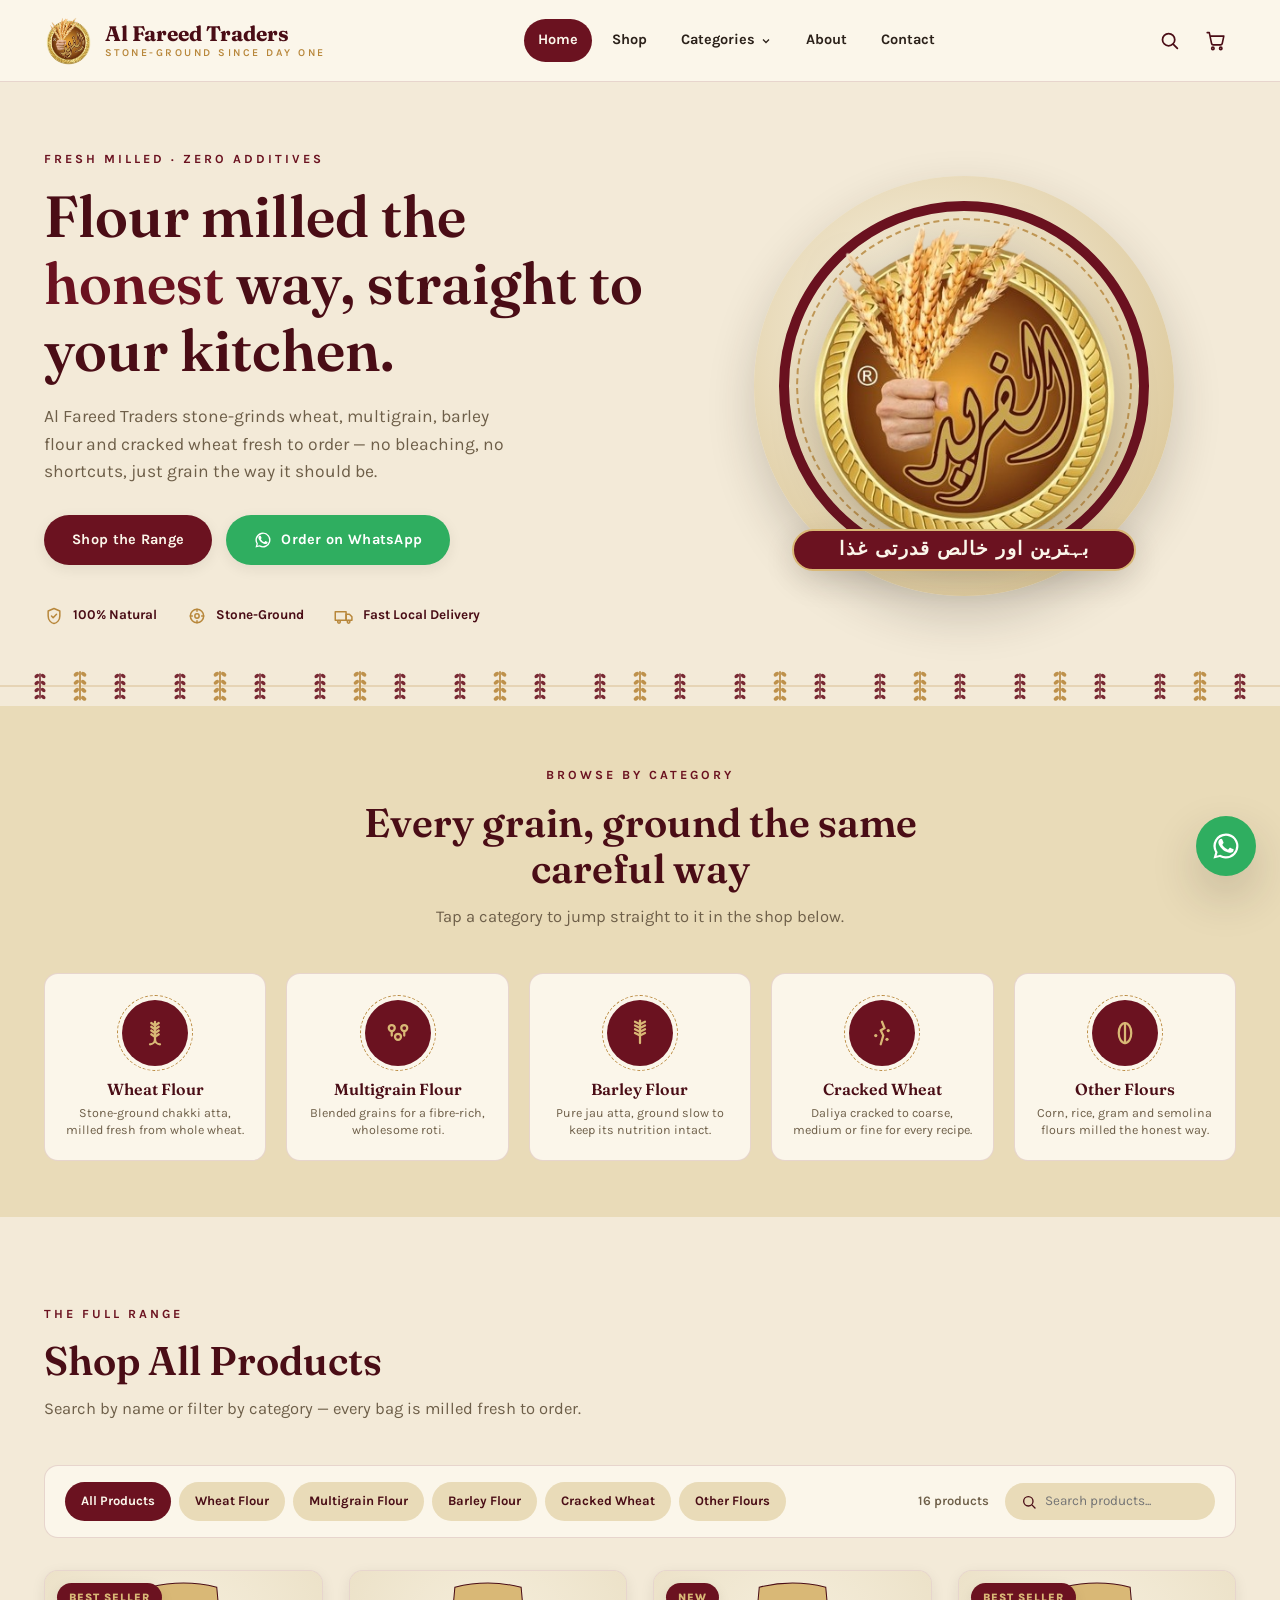
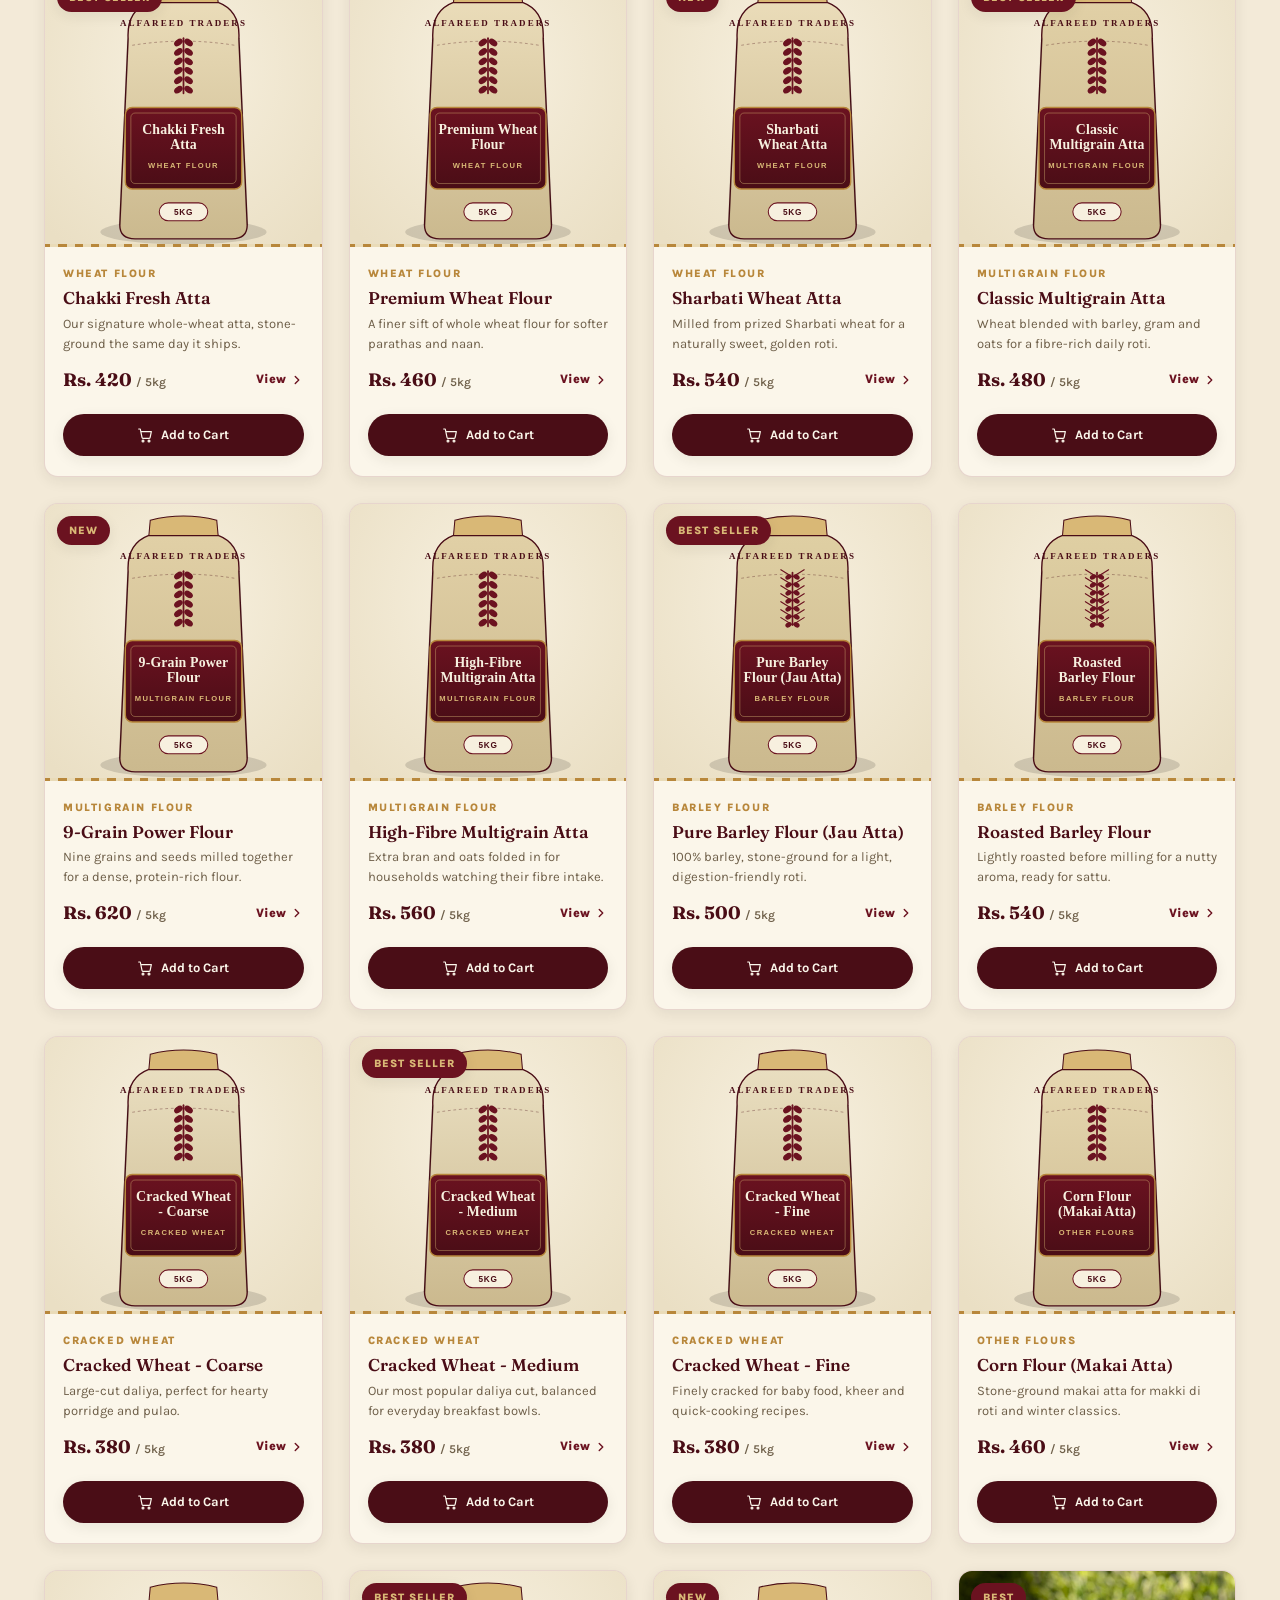
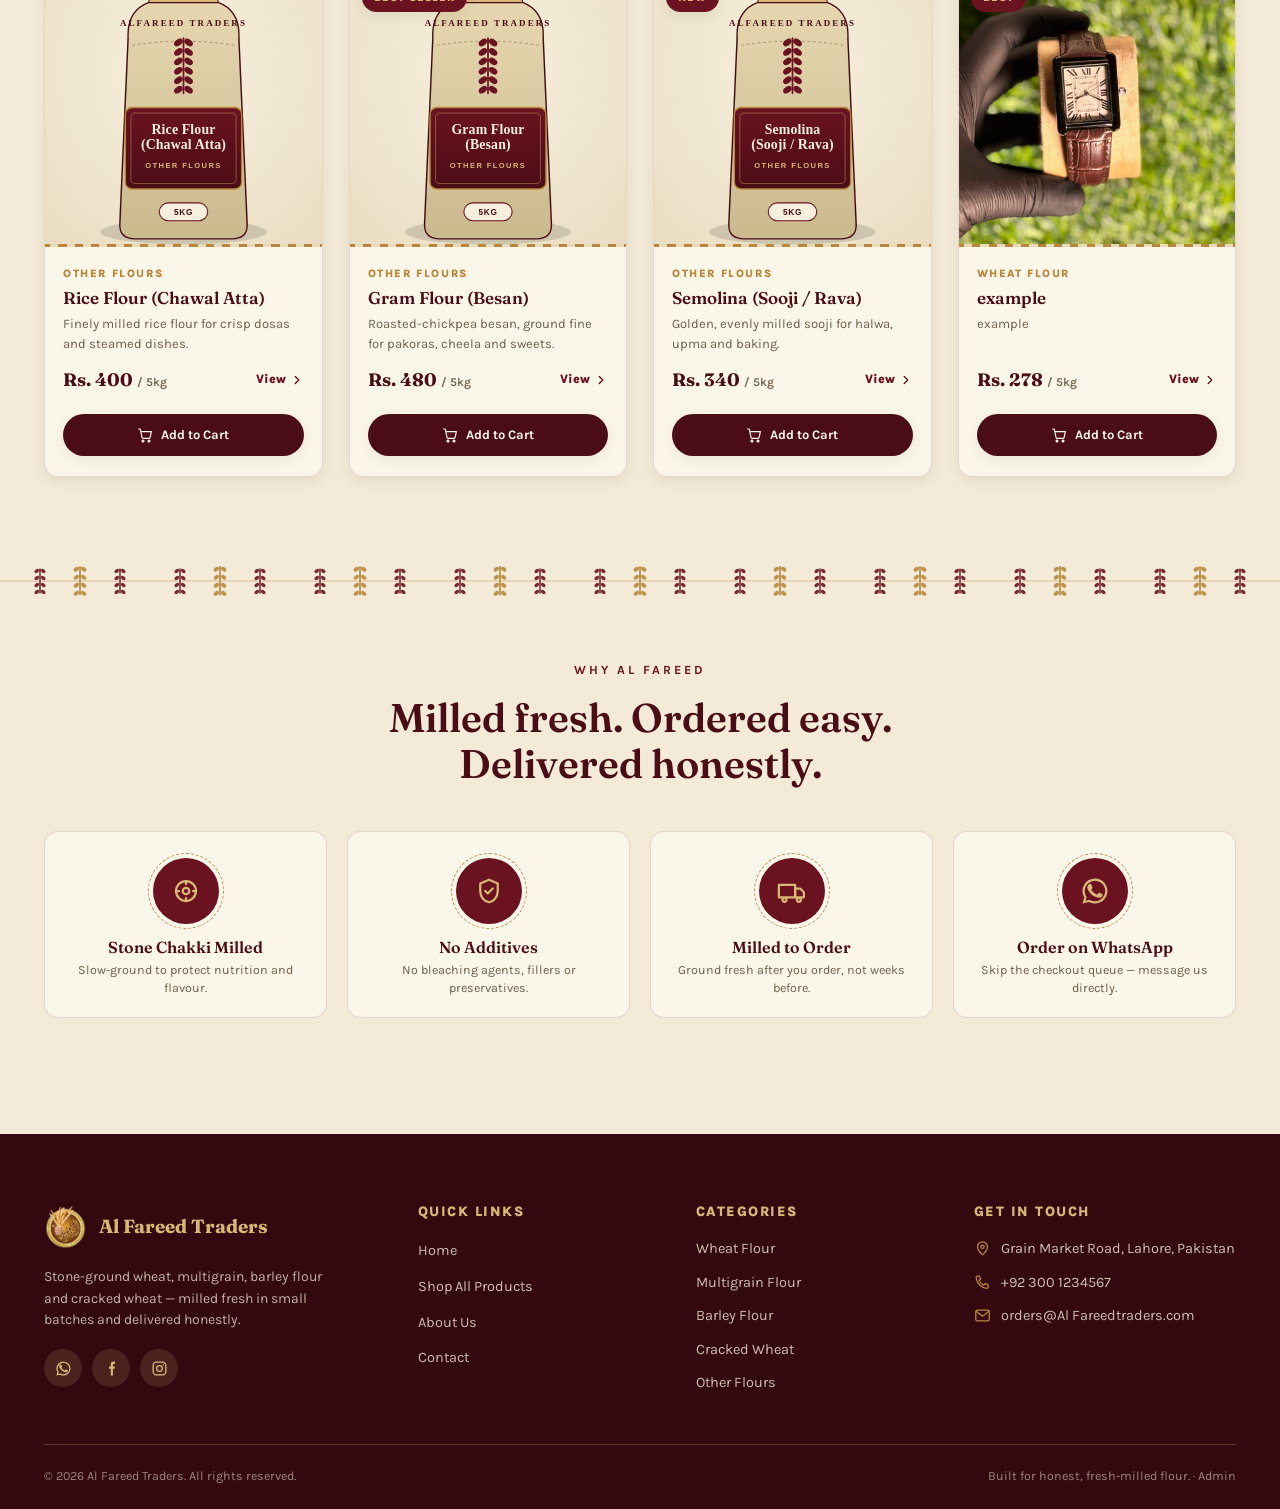
==== index.html @ 211eb527 "Add files via upload" ====
<!DOCTYPE html>
<html lang="en">
<head>
<meta charset="UTF-8">
<meta name="viewport" content="width=device-width, initial-scale=1.0">
<meta name="color-scheme" content="light only">
<title>Al Fareed Traders | Stone-Ground Flour, Multigrain Atta &amp; Cracked Wheat</title>
<meta name="description" content="Al Fareed Traders sells stone-ground wheat flour, multigrain atta, barley flour and cracked wheat (daliya) of every cut. Fresh milled, order online or on WhatsApp.">
<meta name="keywords" content="atta, wheat flour, multigrain flour, barley flour, cracked wheat, daliya, besan, flour mill, Al Fareed Traders">
<link rel="canonical" href="index.html">

<!-- Open Graph -->
<meta property="og:type" content="website">
<meta property="og:title" content="Al Fareed Traders | Stone-Ground Flour &amp; Grains">
<meta property="og:description" content="Fresh stone-ground wheat, multigrain, barley flour and cracked wheat. Order online or on WhatsApp.">
<meta property="og:image" content="images/logo.png">

<link rel="icon" type="image/svg+xml" href="images/icons/favicon.svg">

<link rel="preconnect" href="https://fonts.googleapis.com">
<link rel="preconnect" href="https://fonts.gstatic.com" crossorigin>
<link href="https://fonts.googleapis.com/css2?family=Fraunces:opsz,wght@9..144,500;9..144,600;9..144,700&family=Karla:wght@400;500;600;700;800&display=swap" rel="stylesheet">
<link rel="stylesheet" href="css/style.css">

<script type="application/ld+json">
{
  "@context": "https://schema.org",
  "@type": "LocalBusiness",
  "name": "Al Fareed Traders",
  "image": "images/logo.png",
  "description": "Stone-ground wheat flour, multigrain atta, barley flour and cracked wheat, milled fresh and sold online.",
  "address": { "@type": "PostalAddress", "streetAddress": "Grain Market Road", "addressLocality": "Lahore", "addressCountry": "PK" },
  "telephone": "+92-300-1234567",
  "priceRange": "Rs. 340 - Rs. 900"
}
</script>
</head>
<body>
<a href="#main" class="skip-link">Skip to content</a>

<!-- ============ NAVBAR ============ -->
<header class="navbar" id="siteNavbar">
  <div class="container">
    <a href="index.html" class="brand">
      <img src="images/logo.png" alt="Al Fareed Traders logo">
      <span class="brand-name">Al Fareed Traders<small>Stone-Ground Since Day One</small></span>
    </a>

    <nav aria-label="Primary">
      <ul class="nav-links">
        <li><a href="index.html" class="active">Home</a></li>
        <li><a href="index.html#products">Shop</a></li>
        <li class="has-dropdown">
          <button type="button" class="nav-link">Categories
            <svg width="12" height="12" viewBox="0 0 24 24" fill="none" stroke="currentColor" stroke-width="2.5"><path d="M6 9l6 6 6-6"/></svg>
          </button>
          <div class="dropdown" data-categories-dropdown></div>
        </li>
        <li><a href="about.html">About</a></li>
        <li><a href="contact.html">Contact</a></li>
      </ul>
    </nav>

    <div class="nav-actions">
      <div class="nav-search">
        <button type="button" class="icon-btn" data-search-toggle="#navSearchForm" aria-label="Toggle search">
          <svg viewBox="0 0 24 24" fill="none" stroke="currentColor" stroke-width="2" stroke-linecap="round"><circle cx="11" cy="11" r="7"/><path d="M21 21l-4.3-4.3"/></svg>
        </button>
        <form class="nav-search-form" id="navSearchForm" role="search">
          <input type="search" name="q" placeholder="Search flour, atta, daliya..." aria-label="Search products">
          <button type="submit" aria-label="Submit search">
            <svg viewBox="0 0 24 24" fill="none" stroke="currentColor" stroke-width="2" stroke-linecap="round"><circle cx="11" cy="11" r="7"/><path d="M21 21l-4.3-4.3"/></svg>
          </button>
        </form>
      </div>
      <button type="button" class="icon-btn" data-open-cart aria-label="Open cart">
        <svg viewBox="0 0 24 24" fill="none" stroke="currentColor" stroke-width="1.8" stroke-linecap="round" stroke-linejoin="round"><circle cx="9" cy="21" r="1.4"/><circle cx="18" cy="21" r="1.4"/><path d="M2.5 3h2.4l2.6 12.4a2 2 0 0 0 2 1.6h8.2a2 2 0 0 0 2-1.6L21.5 7H6"/></svg>
        <span class="count-bubble" data-cart-count data-count="0">0</span>
      </button>
      <button type="button" class="hamburger" id="hamburgerBtn" aria-label="Open menu">
        <svg viewBox="0 0 24 24" fill="none" stroke="currentColor" stroke-width="2" stroke-linecap="round"><path d="M3 6h18M3 12h18M3 18h18"/></svg>
      </button>
    </div>
  </div>
</header>

<!-- ============ MOBILE NAV ============ -->
<div class="mobile-nav-overlay" id="mobileNavOverlay">
  <div class="mobile-nav" id="mobileNav">
    <div class="mobile-nav-head">
      <a href="index.html" class="brand"><img src="images/logo.png" alt="Al Fareed Traders logo" style="height:38px;"></a>
      <button type="button" class="close-btn" data-close-mobile aria-label="Close menu">
        <svg viewBox="0 0 24 24" fill="none" stroke="currentColor" stroke-width="2" stroke-linecap="round"><path d="M6 6l12 12M18 6L6 18"/></svg>
      </button>
    </div>
    <a href="index.html">Home</a>
    <a href="index.html#products">Shop All Products</a>
    <a href="about.html">About Us</a>
    <a href="contact.html">Contact</a>
    <div class="mobile-cats" data-categories-mobile></div>
    <div class="mobile-nav-cta">
      <a href="#products" class="btn btn-primary btn-block" data-close-mobile>Shop Now</a>
      <a href="#" class="btn btn-whatsapp btn-block" data-wa-general target="_blank" rel="noopener">Order on WhatsApp</a>
    </div>
  </div>
</div>

<main id="main">

  <!-- ============ HERO ============ -->
  <section class="hero">
    <div class="container">
      <div class="hero-copy">
        <span class="eyebrow">Fresh Milled &middot; Zero Additives</span>
        <h1>Flour milled the <em>honest</em> way, straight to your kitchen.</h1>
        <p class="lead">Al Fareed Traders stone-grinds wheat, multigrain, barley flour and cracked wheat fresh to order &mdash; no bleaching, no shortcuts, just grain the way it should be.</p>
        <div class="hero-ctas">
          <a href="#products" class="btn btn-primary">Shop the Range</a>
          <a href="#" class="btn btn-whatsapp" data-wa-general target="_blank" rel="noopener">
            <svg viewBox="0 0 24 24" fill="currentColor"><path d="M17.5 14.4c-.3-.1-1.7-.9-2-1-.3-.1-.5-.1-.7.1-.2.3-.8 1-.9 1.1-.2.2-.3.2-.6.1-.3-.1-1.3-.5-2.4-1.5-.9-.8-1.5-1.8-1.7-2.1-.2-.3 0-.5.1-.6.1-.1.3-.3.4-.5.1-.1.2-.3.3-.4.1-.2 0-.4 0-.5 0-.1-.7-1.7-1-2.3-.3-.6-.5-.5-.7-.5h-.6c-.2 0-.5.1-.8.4-.3.3-1 1-1 2.4s1.1 2.8 1.2 3c.1.2 2.1 3.3 5.2 4.5.7.3 1.3.5 1.7.6.7.2 1.4.2 1.9.1.6-.1 1.7-.7 2-1.4.2-.7.2-1.2.2-1.4-.1-.1-.3-.2-.6-.3z"/><path d="M12 2a10 10 0 0 0-8.6 15.1L2 22l5-1.3A10 10 0 1 0 12 2zm0 18.2a8.2 8.2 0 0 1-4.2-1.1l-.3-.2-3 .8.8-2.9-.2-.3A8.2 8.2 0 1 1 20.2 12 8.2 8.2 0 0 1 12 20.2z"/></svg>
            Order on WhatsApp
          </a>
        </div>
        <div class="trust-row">
          <span class="trust-item"><svg viewBox="0 0 24 24" fill="none" stroke="currentColor" stroke-width="1.8" stroke-linecap="round" stroke-linejoin="round"><path d="M12 3l7 3v6c0 5-3.4 8.4-7 9-3.6-.6-7-4-7-9V6l7-3z"/><path d="M9 12l2 2 4-4"/></svg> 100% Natural</span>
          <span class="trust-item"><svg viewBox="0 0 24 24" fill="none" stroke="currentColor" stroke-width="1.8" stroke-linecap="round" stroke-linejoin="round"><circle cx="12" cy="12" r="8"/><circle cx="12" cy="12" r="2.6"/><path d="M12 4v2.4M12 17.6V20M4 12h2.4M17.6 12H20"/></svg> Stone-Ground</span>
          <span class="trust-item"><svg viewBox="0 0 24 24" fill="none" stroke="currentColor" stroke-width="1.8" stroke-linecap="round" stroke-linejoin="round"><rect x="1.5" y="7" width="13" height="10"/><path d="M14.5 10h4l3 3v4h-7z"/><circle cx="6" cy="19" r="1.6"/><circle cx="17.5" cy="19" r="1.6"/></svg> Fast Local Delivery</span>
        </div>
      </div>
      <div class="hero-visual">
        <div class="medallion">
          <img src="images/logo.png" alt="Al Fareed Traders emblem">
          <span class="medallion-badge">بہترین اور خالص قدرتی غذا </span>
        </div>
      </div>
    </div>
  </section>

  <div class="grain-divider" role="presentation"></div>

  <!-- ============ CATEGORIES ============ -->
  <section class="categories section-tight" id="categories">
    <div class="container">
      <div class="section-head center">
        <span class="eyebrow">Browse by Category</span>
        <h2>Every grain, ground the same careful way</h2>
        <p>Tap a category to jump straight to it in the shop below.</p>
      </div>
      <div class="cat-grid" id="categoryGrid"></div>
    </div>
  </section>

  <!-- ============ PRODUCTS ============ -->
  <section class="products-section" id="products">
    <div class="container">
      <div class="section-head">
        <span class="eyebrow">The Full Range</span>
        <h2>Shop All Products</h2>
        <p>Search by name or filter by category &mdash; every bag is milled fresh to order.</p>
      </div>

      <div class="filter-bar">
        <div class="filter-pills" id="filterPills"></div>
        <div style="display:flex; align-items:center; gap:16px;">
          <span class="filter-count" id="filterCount"></span>
          <label class="filter-search">
            <svg viewBox="0 0 24 24" fill="none" stroke="currentColor" stroke-width="2" stroke-linecap="round"><circle cx="11" cy="11" r="7"/><path d="M21 21l-4.3-4.3"/></svg>
            <input type="search" id="shopSearchInput" placeholder="Search products...">
          </label>
        </div>
      </div>

      <div class="product-grid" id="productGrid"></div>
    </div>
  </section>

  <div class="grain-divider" role="presentation"></div>

  <!-- ============ WHY Al Fareed ============ -->
  <section class="section-tight">
    <div class="container">
      <div class="section-head center">
        <span class="eyebrow">Why Al Fareed</span>
        <h2>Milled fresh. Ordered easy. Delivered honestly.</h2>
      </div>
      <div class="cat-grid cat-grid-4">
        <div class="cat-seal">
          <div class="ring"><svg viewBox="0 0 24 24" fill="none" stroke="currentColor" stroke-width="1.8" stroke-linecap="round" stroke-linejoin="round"><circle cx="12" cy="12" r="8"/><circle cx="12" cy="12" r="2.6"/><path d="M12 4v2.4M12 17.6V20M4 12h2.4M17.6 12H20"/></svg></div>
          <h3>Stone Chakki Milled</h3>
          <p>Slow-ground to protect nutrition and flavour.</p>
        </div>
        <div class="cat-seal">
          <div class="ring"><svg viewBox="0 0 24 24" fill="none" stroke="currentColor" stroke-width="1.8" stroke-linecap="round" stroke-linejoin="round"><path d="M12 3l7 3v6c0 5-3.4 8.4-7 9-3.6-.6-7-4-7-9V6l7-3z"/><path d="M9 12l2 2 4-4"/></svg></div>
          <h3>No Additives</h3>
          <p>No bleaching agents, fillers or preservatives.</p>
        </div>
        <div class="cat-seal">
          <div class="ring"><svg viewBox="0 0 24 24" fill="none" stroke="currentColor" stroke-width="1.8" stroke-linecap="round" stroke-linejoin="round"><rect x="1.5" y="7" width="13" height="10"/><path d="M14.5 10h4l3 3v4h-7z"/><circle cx="6" cy="19" r="1.6"/><circle cx="17.5" cy="19" r="1.6"/></svg></div>
          <h3>Milled to Order</h3>
          <p>Ground fresh after you order, not weeks before.</p>
        </div>
        <div class="cat-seal">
          <div class="ring"><svg viewBox="0 0 24 24" fill="currentColor"><path d="M17.5 14.4c-.3-.1-1.7-.9-2-1-.3-.1-.5-.1-.7.1-.2.3-.8 1-.9 1.1-.2.2-.3.2-.6.1-.3-.1-1.3-.5-2.4-1.5-.9-.8-1.5-1.8-1.7-2.1-.2-.3 0-.5.1-.6.1-.1.3-.3.4-.5.1-.1.2-.3.3-.4.1-.2 0-.4 0-.5 0-.1-.7-1.7-1-2.3-.3-.6-.5-.5-.7-.5h-.6c-.2 0-.5.1-.8.4-.3.3-1 1-1 2.4s1.1 2.8 1.2 3c.1.2 2.1 3.3 5.2 4.5.7.3 1.3.5 1.7.6.7.2 1.4.2 1.9.1.6-.1 1.7-.7 2-1.4.2-.7.2-1.2.2-1.4-.1-.1-.3-.2-.6-.3z"/><path d="M12 2a10 10 0 0 0-8.6 15.1L2 22l5-1.3A10 10 0 1 0 12 2zm0 18.2a8.2 8.2 0 0 1-4.2-1.1l-.3-.2-3 .8.8-2.9-.2-.3A8.2 8.2 0 1 1 20.2 12 8.2 8.2 0 0 1 12 20.2z"/></svg></div>
          <h3>Order on WhatsApp</h3>
          <p>Skip the checkout queue &mdash; message us directly.</p>
        </div>
      </div>
    </div>
  </section>

</main>

<!-- ============ FOOTER ============ -->
<footer class="site-footer">
  <div class="container">
    <div class="footer-grid">
      <div class="footer-about">
        <div class="footer-brand">
          <img src="images/logo.png" alt="Al Fareed Traders logo">
          <span>Al Fareed Traders</span>
        </div>
        <p>Stone-ground wheat, multigrain, barley flour and cracked wheat &mdash; milled fresh in small batches and delivered honestly.</p>
        <div class="footer-social">
          <a href="#" data-wa-general target="_blank" rel="noopener" aria-label="WhatsApp"><svg viewBox="0 0 24 24" fill="currentColor"><path d="M17.5 14.4c-.3-.1-1.7-.9-2-1-.3-.1-.5-.1-.7.1-.2.3-.8 1-.9 1.1-.2.2-.3.2-.6.1-.3-.1-1.3-.5-2.4-1.5-.9-.8-1.5-1.8-1.7-2.1-.2-.3 0-.5.1-.6.1-.1.3-.3.4-.5.1-.1.2-.3.3-.4.1-.2 0-.4 0-.5 0-.1-.7-1.7-1-2.3-.3-.6-.5-.5-.7-.5h-.6c-.2 0-.5.1-.8.4-.3.3-1 1-1 2.4s1.1 2.8 1.2 3c.1.2 2.1 3.3 5.2 4.5.7.3 1.3.5 1.7.6.7.2 1.4.2 1.9.1.6-.1 1.7-.7 2-1.4.2-.7.2-1.2.2-1.4-.1-.1-.3-.2-.6-.3z"/><path d="M12 2a10 10 0 0 0-8.6 15.1L2 22l5-1.3A10 10 0 1 0 12 2zm0 18.2a8.2 8.2 0 0 1-4.2-1.1l-.3-.2-3 .8.8-2.9-.2-.3A8.2 8.2 0 1 1 20.2 12 8.2 8.2 0 0 1 12 20.2z"/></svg></a>
          <a href="https://facebook.com/" target="_blank" rel="noopener" aria-label="Facebook"><svg viewBox="0 0 24 24" fill="currentColor"><path d="M14 9V6.5c0-.8.5-1 .9-1H17V2h-2.7C11.9 2 11 3.7 11 5.7V9H8.5v3.5H11V22h3v-9.5h2.4l.4-3.5H14z"/></svg></a>
          <a href="https://instagram.com/" target="_blank" rel="noopener" aria-label="Instagram"><svg viewBox="0 0 24 24" fill="none" stroke="currentColor" stroke-width="1.8"><rect x="3" y="3" width="18" height="18" rx="5"/><circle cx="12" cy="12" r="4"/><circle cx="17.4" cy="6.6" r="1" fill="currentColor" stroke="none"/></svg></a>
        </div>
      </div>
      <div class="footer-col">
        <h4>Quick Links</h4>
        <ul>
          <li><a href="index.html">Home</a></li>
          <li><a href="index.html#products">Shop All Products</a></li>
          <li><a href="about.html">About Us</a></li>
          <li><a href="contact.html">Contact</a></li>
        </ul>
      </div>
      <div class="footer-col">
        <h4>Categories</h4>
        <ul data-categories-mobile></ul>
      </div>
      <div class="footer-col">
        <h4>Get in Touch</h4>
        <ul class="footer-contact">
          <li><svg viewBox="0 0 24 24" fill="none" stroke="currentColor" stroke-width="1.8" stroke-linecap="round" stroke-linejoin="round"><path d="M12 21s-7-6.3-7-11.5A7 7 0 0 1 19 9.5C19 14.7 12 21 12 21z"/><circle cx="12" cy="9.5" r="2.3"/></svg><span>Grain Market Road, Lahore, Pakistan</span></li>
          <li><svg viewBox="0 0 24 24" fill="none" stroke="currentColor" stroke-width="1.8" stroke-linecap="round" stroke-linejoin="round"><path d="M4.5 3h3.4l1.4 4.5-2 1.5a12 12 0 0 0 6.7 6.7l1.5-2 4.5 1.4v3.4c0 1-.9 1.8-1.9 1.7-8-.6-14.4-7-15-15C2.7 3.9 3.5 3 4.5 3z"/></svg><span>+92 300 1234567</span></li>
          <li><svg viewBox="0 0 24 24" fill="none" stroke="currentColor" stroke-width="1.8" stroke-linecap="round" stroke-linejoin="round"><rect x="2.5" y="4.5" width="19" height="15" rx="2"/><path d="M3 6l9 7 9-7"/></svg><span>orders@Al Fareedtraders.com</span></li>
        </ul>
      </div>
    </div>
    <div class="footer-bottom">
      <span>&copy; <span data-year></span> Al Fareed Traders. All rights reserved.</span>
      <span>Built for honest, fresh-milled flour. &middot; <a href="/admin/" class="admin-link">Admin</a></span>
    </div>
  </div>
</footer>

<!-- ============ CART DRAWER ============ -->
<div class="cart-overlay" id="cartOverlay">
  <aside class="cart-drawer" aria-label="Shopping cart">
    <div class="cart-head">
      <h2>Your Cart</h2>
      <button type="button" class="close-btn" data-close-cart aria-label="Close cart">
        <svg viewBox="0 0 24 24" fill="none" stroke="currentColor" stroke-width="2" stroke-linecap="round"><path d="M6 6l12 12M18 6L6 18"/></svg>
      </button>
    </div>
    <div class="cart-items" id="cartItems"></div>
    <div class="cart-foot" id="cartFoot" style="display:none;">
      <div class="cart-subtotal"><span>Subtotal</span><span id="cartSubtotal">Rs. 0</span></div>
      <a href="#" id="cartWhatsappBtn" class="btn btn-whatsapp btn-block" target="_blank" rel="noopener">
        <svg viewBox="0 0 24 24" fill="currentColor"><path d="M17.5 14.4c-.3-.1-1.7-.9-2-1-.3-.1-.5-.1-.7.1-.2.3-.8 1-.9 1.1-.2.2-.3.2-.6.1-.3-.1-1.3-.5-2.4-1.5-.9-.8-1.5-1.8-1.7-2.1-.2-.3 0-.5.1-.6.1-.1.3-.3.4-.5.1-.1.2-.3.3-.4.1-.2 0-.4 0-.5 0-.1-.7-1.7-1-2.3-.3-.6-.5-.5-.7-.5h-.6c-.2 0-.5.1-.8.4-.3.3-1 1-1 2.4s1.1 2.8 1.2 3c.1.2 2.1 3.3 5.2 4.5.7.3 1.3.5 1.7.6.7.2 1.4.2 1.9.1.6-.1 1.7-.7 2-1.4.2-.7.2-1.2.2-1.4-.1-.1-.3-.2-.6-.3z"/><path d="M12 2a10 10 0 0 0-8.6 15.1L2 22l5-1.3A10 10 0 1 0 12 2zm0 18.2a8.2 8.2 0 0 1-4.2-1.1l-.3-.2-3 .8.8-2.9-.2-.3A8.2 8.2 0 1 1 20.2 12 8.2 8.2 0 0 1 12 20.2z"/></svg>
        Checkout on WhatsApp
      </a>
      <button type="button" class="btn btn-ghost btn-block" data-close-cart>Continue Shopping</button>
      <p class="cart-note">We'll confirm your order and delivery cost on WhatsApp.</p>
    </div>
  </aside>
</div>

<!-- ============ WHATSAPP FLOAT ============ -->
<a href="#" class="wa-float" data-wa-general target="_blank" rel="noopener" aria-label="Chat on WhatsApp">
  <svg viewBox="0 0 24 24" fill="currentColor"><path d="M17.5 14.4c-.3-.1-1.7-.9-2-1-.3-.1-.5-.1-.7.1-.2.3-.8 1-.9 1.1-.2.2-.3.2-.6.1-.3-.1-1.3-.5-2.4-1.5-.9-.8-1.5-1.8-1.7-2.1-.2-.3 0-.5.1-.6.1-.1.3-.3.4-.5.1-.1.2-.3.3-.4.1-.2 0-.4 0-.5 0-.1-.7-1.7-1-2.3-.3-.6-.5-.5-.7-.5h-.6c-.2 0-.5.1-.8.4-.3.3-1 1-1 2.4s1.1 2.8 1.2 3c.1.2 2.1 3.3 5.2 4.5.7.3 1.3.5 1.7.6.7.2 1.4.2 1.9.1.6-.1 1.7-.7 2-1.4.2-.7.2-1.2.2-1.4-.1-.1-.3-.2-.6-.3z"/><path d="M12 2a10 10 0 0 0-8.6 15.1L2 22l5-1.3A10 10 0 1 0 12 2zm0 18.2a8.2 8.2 0 0 1-4.2-1.1l-.3-.2-3 .8.8-2.9-.2-.3A8.2 8.2 0 1 1 20.2 12 8.2 8.2 0 0 1 12 20.2z"/></svg>
</a>

<script src="js/site-config.js"></script>
<script src="js/products-data.js"></script>
<script src="js/render.js"></script>
<script src="js/cart.js"></script>
<script src="js/main.js"></script>
</body>
</html>
---- css/style.css ----
/* ==========================================================================
   ALFAREED TRADERS -- MAIN STYLESHEET
   Organised in sections, top to bottom:
   1. Tokens (edit colors/fonts here)   6. Category seals     11. Cart drawer
   2. Reset & base                      7. Section divider    12. WhatsApp button
   3. Layout utilities                  8. Product cards      13. Footer
   4. Buttons & form controls           9. Filter/search bar  14. Toast
   5. Navbar                            10. Product detail     15. Responsive
   ========================================================================== */

/* This site has one deliberately-designed look. It doesn't ship a dark
   theme, so we tell browsers/OSes not to auto-invert or re-tint it with
   their own forced-dark heuristics (which was muddying the brand colors). */
:root, html { color-scheme: light only; }

/* ---------- 1. DESIGN TOKENS ---------- */
:root {
  /* Brand palette -- beige & mehroon (maroon), gold accent from the logo */
  --beige: #F3EAD8;
  --beige-soft: #FBF6EA;
  --sand: #E9DBB8;
  --sand-dark: #DCC89A;
  --maroon: #6B1220;
  --maroon-dark: #4A0D16;
  --maroon-deep: #33090F;
  --gold: #B8873B;
  --gold-light: #D9B876;
  --ink: #2B211A;
  --ink-soft: #6E5F49;
  --white: #FFFFFF;
  --green: #2FAE60;
  --green-dark: #1F8F4D;

  --line: rgba(107, 18, 32, 0.14);
  --shadow-sm: 0 4px 14px rgba(43, 33, 26, 0.08);
  --shadow-md: 0 10px 30px rgba(43, 33, 26, 0.14);
  --shadow-lg: 0 20px 48px rgba(43, 33, 26, 0.20);

  --radius-sm: 8px;
  --radius-md: 14px;
  --radius-lg: 26px;
  --radius-pill: 999px;

  --font-display: 'Fraunces', Georgia, serif;
  --font-body: 'Karla', -apple-system, BlinkMacSystemFont, sans-serif;

  --container: 1240px;
  --nav-h: 82px;
  --ease: cubic-bezier(.22,.61,.36,1);
  --ease-smooth: cubic-bezier(.16,1,.3,1);
}

/* ---------- 2. RESET & BASE ---------- */
* { box-sizing: border-box; margin: 0; padding: 0; }
html { scroll-behavior: smooth; scroll-padding-top: calc(var(--nav-h) + 16px); }
body {
  font-family: var(--font-body);
  background: var(--beige);
  color: var(--ink);
  line-height: 1.55;
  -webkit-font-smoothing: antialiased;
}
img { max-width: 100%; display: block; }
a { color: inherit; text-decoration: none; }
ul { list-style: none; }
button { font: inherit; cursor: pointer; border: none; background: none; color: inherit; }
input { font: inherit; }
h1, h2, h3, h4 { font-family: var(--font-display); color: var(--maroon-dark); line-height: 1.15; font-weight: 600; }

:focus-visible {
  outline: 2.5px solid var(--gold);
  outline-offset: 2px;
}

@media (prefers-reduced-motion: reduce) {
  *, *::before, *::after { animation-duration: 0.01ms !important; transition-duration: 0.01ms !important; scroll-behavior: auto !important; }
  /* The medallion rings are a decorative brand flourish, not motion the
     user needs to track, so they keep spinning at normal speed even
     when the visitor's OS/browser asks for reduced motion. */
  .medallion::before { animation-duration: 18s !important; }
  .medallion::after { animation-duration: 24s !important; }
}

/* ---------- 3. LAYOUT UTILITIES ---------- */
.container { width: 100%; max-width: var(--container); margin: 0 auto; padding: 0 24px; }
main { display: block; }
section { padding: 84px 0; }
.section-tight { padding: 56px 0; }

.eyebrow {
  display: inline-block;
  font-family: var(--font-body);
  font-size: 12.5px;
  font-weight: 700;
  letter-spacing: 3px;
  text-transform: uppercase;
  color: var(--maroon);
  margin-bottom: 14px;
}
.section-head { max-width: 640px; margin-bottom: 44px; }
.section-head h2 { font-size: clamp(28px, 3.4vw, 40px); margin-bottom: 12px; }
.section-head p { color: var(--ink-soft); font-size: 16.5px; }
.section-head.center { margin-left: auto; margin-right: auto; text-align: center; }

.visually-hidden {
  position: absolute; width: 1px; height: 1px; overflow: hidden;
  clip: rect(0,0,0,0); white-space: nowrap; border: 0; padding: 0; margin: -1px;
}
.skip-link {
  position: absolute; left: 12px; top: -60px; background: var(--maroon); color: var(--beige-soft);
  padding: 10px 18px; border-radius: var(--radius-sm); z-index: 2000; transition: top .3s var(--ease-smooth);
}
.skip-link:focus { top: 12px; }

/* ---------- 4. BUTTONS & FORM CONTROLS ---------- */
.btn {
  display: inline-flex; align-items: center; justify-content: center; gap: 9px;
  padding: 14px 28px; border-radius: var(--radius-pill);
  font-weight: 700; font-size: 14.5px; letter-spacing: .3px;
  transition: transform .32s var(--ease-smooth), box-shadow .32s var(--ease-smooth), background .28s var(--ease), color .28s var(--ease), border-color .28s var(--ease);
  white-space: nowrap;
}
.btn svg { width: 18px; height: 18px; flex-shrink: 0; transition: transform .32s var(--ease-smooth); }
.btn:hover { transform: translateY(-3px); }
.btn:active { transform: translateY(-1px); transition-duration: .1s; }

.btn-primary { background: var(--maroon); color: var(--beige-soft); box-shadow: var(--shadow-sm); }
.btn-primary:hover { background: var(--maroon-dark); box-shadow: var(--shadow-md); }

.btn-outline { background: transparent; color: var(--maroon); border: 1.5px solid var(--maroon); }
.btn-outline:hover { background: var(--maroon); color: var(--beige-soft); }

.btn-whatsapp { background: var(--green); color: #fff; box-shadow: var(--shadow-sm); }
.btn-whatsapp:hover { background: var(--green-dark); box-shadow: var(--shadow-md); }

.btn-ghost { background: rgba(107,18,32,0.06); color: var(--maroon-dark); }
.btn-ghost:hover { background: rgba(107,18,32,0.12); }

.btn-block { width: 100%; }
.btn-sm { padding: 9px 18px; font-size: 13px; }

.icon-btn {
  width: 42px; height: 42px; display: inline-flex; align-items: center; justify-content: center;
  border-radius: 50%; color: var(--maroon-dark); position: relative;
  transition: background .28s var(--ease), transform .28s var(--ease-smooth), color .28s var(--ease);
}
.icon-btn:hover { background: rgba(107,18,32,0.08); transform: scale(1.08); }
.icon-btn:active { transform: scale(0.96); transition-duration: .1s; }
.icon-btn svg { width: 21px; height: 21px; transition: transform .28s var(--ease-smooth); }

.count-bubble {
  position: absolute; top: -1px; right: -1px; min-width: 18px; height: 18px; padding: 0 4px;
  background: var(--gold); color: var(--maroon-deep); font-size: 10.5px; font-weight: 800;
  border-radius: 50%; display: flex; align-items: center; justify-content: center; border: 1.5px solid var(--beige-soft);
}
.count-bubble[data-count="0"] { display: none; }

/* ---------- 5. NAVBAR ---------- */
.navbar {
  position: sticky; top: 0; z-index: 900; height: var(--nav-h);
  background: var(--beige-soft);
  border-bottom: 1px solid var(--line);
  transition: box-shadow .35s var(--ease-smooth);
}
.navbar.is-scrolled { box-shadow: 0 6px 24px rgba(43,33,26,0.10); }
.navbar .container { height: 100%; display: flex; align-items: center; justify-content: space-between; gap: 20px; }

.brand { display: flex; align-items: center; gap: 12px; flex-shrink: 0; }
.brand img { height: 52px; width: auto; transition: transform .3s var(--ease-smooth); }
.brand:hover img { transform: scale(1.06); }
.brand-name { font-family: var(--font-display); font-weight: 700; font-size: 21px; color: var(--maroon-dark); line-height: 1.1; }
.brand-name small { display: block; font-family: var(--font-body); font-weight: 600; font-size: 10.5px; letter-spacing: 2.5px; color: var(--gold); text-transform: uppercase; margin-top: 2px; }

.nav-links { display: flex; align-items: center; gap: 6px; }
.nav-links > li { position: relative; }
.nav-links a, .nav-links button.nav-link {
  display: inline-flex; align-items: center; gap: 5px; padding: 10px 14px; border-radius: var(--radius-pill);
  font-weight: 700; font-size: 14.5px; color: var(--ink); transition: background .3s var(--ease), color .3s var(--ease);
}
.nav-links a:hover, .nav-links button.nav-link:hover, .nav-links a.active { background: var(--maroon); color: var(--beige-soft); }
.nav-links a.active { background: var(--maroon); color: var(--beige-soft); }
.nav-links button.nav-link svg { transition: transform .3s var(--ease-smooth); }
.nav-links button.nav-link:hover svg { transform: translateY(2px); }

.has-dropdown .dropdown {
  position: absolute; top: calc(100% + 10px); left: 50%; transform: translateX(-50%) translateY(10px) scale(.98);
  width: 300px; background: var(--beige-soft); border: 1px solid var(--line); border-radius: var(--radius-md);
  box-shadow: var(--shadow-lg); padding: 10px; opacity: 0; visibility: hidden;
  transition: opacity .3s var(--ease-smooth), transform .3s var(--ease-smooth), visibility .3s;
}
.has-dropdown:hover .dropdown, .has-dropdown:focus-within .dropdown {
  opacity: 1; visibility: visible; transform: translateX(-50%) translateY(0) scale(1);
}
.dropdown a { display: flex; align-items: center; gap: 12px; padding: 10px 12px; border-radius: var(--radius-sm); font-size: 14px; transition: background .25s var(--ease), color .25s var(--ease), transform .25s var(--ease-smooth); }
.dropdown a:hover { background: var(--sand); color: var(--maroon-dark); transform: translateX(3px); }
.dropdown .dd-icon {
  width: 34px; height: 34px; border-radius: 50%; background: var(--maroon); color: var(--gold-light);
  display: flex; align-items: center; justify-content: center; flex-shrink: 0; transition: transform .25s var(--ease-smooth);
}
.dropdown a:hover .dd-icon { transform: scale(1.1); }
.dropdown .dd-icon svg { width: 18px; height: 18px; }

.nav-actions { display: flex; align-items: center; gap: 4px; }

.nav-search { display: flex; align-items: center; }
.nav-search-form {
  display: flex; align-items: center; overflow: hidden; width: 0; opacity: 0;
  background: var(--sand); border-radius: var(--radius-pill); transition: width .38s var(--ease-smooth), opacity .3s var(--ease), padding .38s var(--ease-smooth);
}
.nav-search-form.is-open { width: 230px; opacity: 1; padding: 0 6px 0 16px; }
.nav-search-form input {
  flex: 1; background: transparent; border: 0; padding: 10px 4px; font-size: 14px; color: var(--ink); min-width: 0;
}
.nav-search-form input::placeholder { color: var(--ink-soft); }
.nav-search-form button { width: 32px; height: 32px; border-radius: 50%; display: flex; align-items: center; justify-content: center; transition: background .25s var(--ease), transform .25s var(--ease-smooth); }
.nav-search-form button:hover { background: rgba(107,18,32,0.1); transform: scale(1.1); }
.nav-search-form button svg { width: 16px; height: 16px; }

.hamburger { display: none; width: 42px; height: 42px; align-items: center; justify-content: center; border-radius: 50%; transition: background .28s var(--ease), transform .28s var(--ease-smooth); }
.hamburger:hover { background: rgba(107,18,32,0.08); transform: scale(1.08); }
.hamburger svg { width: 24px; height: 24px; }

/* Mobile nav drawer */
.mobile-nav-overlay {
  position: fixed; inset: 0; background: rgba(43,33,26,0.45); z-index: 1000;
  opacity: 0; visibility: hidden; transition: opacity .35s var(--ease-smooth), visibility .35s;
}
.mobile-nav-overlay.is-open { opacity: 1; visibility: visible; }
.mobile-nav {
  position: fixed; top: 0; right: 0; height: 100%; width: min(340px, 86vw); background: var(--beige-soft);
  z-index: 1001; transform: translateX(100%); transition: transform .42s var(--ease-smooth);
  display: flex; flex-direction: column; padding: 22px; overflow-y: auto;
}
.mobile-nav-overlay.is-open .mobile-nav { transform: translateX(0); }
.mobile-nav-head { display: flex; align-items: center; justify-content: space-between; margin-bottom: 22px; }
.mobile-nav-head .close-btn { width: 40px; height: 40px; border-radius: 50%; display: flex; align-items: center; justify-content: center; transition: background .28s var(--ease), transform .28s var(--ease-smooth); }
.mobile-nav-head .close-btn:hover { background: rgba(107,18,32,0.08); transform: rotate(90deg); }
.mobile-nav-head .close-btn svg { width: 20px; height: 20px; }
.mobile-nav a {
  display: block; padding: 14px 8px; font-weight: 700; font-size: 17px; border-bottom: 1px solid var(--line);
  transition: color .25s var(--ease), padding-left .25s var(--ease-smooth);
}
.mobile-nav a:hover { color: var(--maroon); padding-left: 14px; }
.mobile-nav .mobile-cats { padding-left: 14px; }
.mobile-nav .mobile-cats a { font-size: 15px; font-weight: 600; color: var(--ink-soft); }
.mobile-nav-cta { margin-top: auto; padding-top: 18px; display: flex; flex-direction: column; gap: 10px; }

/* ---------- HERO ---------- */
.hero { padding: 64px 0 40px; overflow: hidden; }
.hero .container { display: grid; grid-template-columns: 1.05fr 0.95fr; gap: 48px; align-items: center; }
.hero h1 { font-size: clamp(34px, 5vw, 58px); margin-bottom: 20px; }
.hero h1 em { font-style: normal; color: var(--maroon); }
.hero p.lead { font-size: 17.5px; color: var(--ink-soft); max-width: 480px; margin-bottom: 30px; }
.hero-ctas { display: flex; flex-wrap: wrap; gap: 14px; margin-bottom: 40px; }
.trust-row { display: flex; flex-wrap: wrap; gap: 22px 30px; }
.trust-row .trust-item { display: flex; align-items: center; gap: 9px; font-size: 13.5px; font-weight: 700; color: var(--maroon-dark); }
.trust-row svg { width: 20px; height: 20px; color: var(--gold); flex-shrink: 0; }

.hero-visual { position: relative; display: flex; align-items: center; justify-content: center; }
.medallion {
  position: relative; width: min(420px, 90%); aspect-ratio: 1/1; border-radius: 69%;
  background: radial-gradient(circle at 42% 38%, var(--beige-soft), var(--sand-dark) 78%);
  display: flex; align-items: center; justify-content: center; box-shadow: var(--shadow-lg);
}
.medallion::before {
  content: ""; position: absolute; inset: 10%; border-radius: 70%;
  border: 2px dashed var(--gold); opacity: .8;
  animation: medallion-spin 18s linear infinite;
  z-index: 1;
}
.medallion::after {
  content: ""; position: absolute; inset: 6%; border-radius: 50%; border: 10px solid var(--maroon);
  animation: medallion-spin 24s linear infinite reverse;
  z-index: 1;
}
.medallion img { width: 81%; height: auto; position: relative; z-index: 2; filter: drop-shadow(0 12px 20px rgba(43,33,26,.25)); }
@keyframes medallion-spin {
  from { transform: rotate(0deg); }
  to { transform: rotate(360deg); }
}
.medallion-badge {
  position: absolute; bottom: 6%; left: 50%; transform: translateX(-50%);
  background: var(--maroon); color: var(--beige-soft); font-size: 19px; font-weight: 800; letter-spacing: 1.4px;
  text-transform: uppercase; padding: 4px 45px; border-radius: var(--radius-pill); box-shadow: var(--shadow-md);
  white-space: nowrap; border: 2px solid var(--gold-light);
  z-index: 3;
}

/* ---------- 6. CATEGORY SEALS ---------- */
.categories { background: var(--sand); }
.cat-grid { display: grid; grid-template-columns: repeat(5, 1fr); gap: 20px; }
.cat-seal {
  background: var(--beige-soft); border: 1px solid var(--line); border-radius: var(--radius-md);
  padding: 26px 16px 20px; text-align: center; transition: transform .35s var(--ease-smooth), box-shadow .35s var(--ease-smooth), border-color .3s var(--ease);
}
.cat-seal:hover { transform: translateY(-6px); box-shadow: var(--shadow-md); border-color: var(--gold); }
.cat-seal .ring {
  width: 66px; height: 66px; margin: 0 auto 14px; border-radius: 50%; background: var(--maroon);
  display: flex; align-items: center; justify-content: center; position: relative;
  transition: transform .35s var(--ease-smooth);
}
.cat-seal:hover .ring { transform: scale(1.08); }
.cat-seal .ring::after { content:""; position: absolute; inset: -5px; border-radius: 50%; border: 1.5px dashed var(--gold); transition: inset .35s var(--ease-smooth); }
.cat-seal:hover .ring::after { inset: -8px; }
.cat-seal .ring svg { width: 30px; height: 30px; color: var(--gold-light); }
.cat-seal h3 { font-size: 16px; margin-bottom: 6px; }
.cat-seal p { font-size: 12.5px; color: var(--ink-soft); line-height: 1.4; }
.cat-seal.active { border-color: var(--maroon); box-shadow: var(--shadow-md); }

.cat-grid-4 { grid-template-columns: repeat(4, 1fr); }
.cat-grid-3 { grid-template-columns: repeat(3, 1fr); }

/* ---------- 7. SECTION DIVIDER ---------- */
.grain-divider {
  height: 40px; background-image: url("../images/icons/wheat-divider.svg"); background-repeat: repeat-x;
  background-position: center; background-size: 140px 40px; opacity: .9;
}

/* ---------- 8. PRODUCT GRID & CARDS ---------- */
.products-section { }
.product-grid { display: grid; grid-template-columns: repeat(auto-fill, minmax(255px, 1fr)); gap: 26px; }

.product-card {
  background: var(--beige-soft); border: 1px solid var(--line); border-radius: var(--radius-md);
  overflow: hidden; display: flex; flex-direction: column; box-shadow: var(--shadow-sm);
  transition: transform .4s var(--ease-smooth), box-shadow .4s var(--ease-smooth);
}
.product-card:hover { transform: translateY(-8px); box-shadow: var(--shadow-lg); }

.pc-media {
  position: relative; aspect-ratio: 1/1; overflow: hidden; background: var(--sand);
  border-bottom: 3px solid transparent;
  border-image: repeating-linear-gradient(90deg, var(--gold) 0 8px, transparent 8px 16px) 3;
}
.pc-media img { position: absolute; inset: 0; width: 100%; height: 100%; object-fit: cover; transition: opacity .6s var(--ease-smooth), transform .7s var(--ease-smooth); }
.pc-media img.img-2 { opacity: 0; }
.product-card:hover .pc-media img.img-1 { opacity: 0; }
.product-card:hover .pc-media img.img-2 { opacity: 1; }
.pc-media img.img-1 { transition-property: opacity, transform; }
.product-card:hover .pc-media img { transform: scale(1.06); }

.pc-badge {
  position: absolute; top: 12px; left: 12px; background: var(--maroon); color: var(--gold-light);
  font-size: 11px; font-weight: 800; letter-spacing: 1px; text-transform: uppercase;
  padding: 6px 12px; border-radius: var(--radius-pill); box-shadow: var(--shadow-sm); z-index: 3;
}

.pc-body { padding: 18px 18px 20px; display: flex; flex-direction: column; gap: 6px; flex: 1; }
.pc-cat { font-size: 11px; font-weight: 800; letter-spacing: 1.6px; text-transform: uppercase; color: var(--gold); }
.pc-name { font-size: 17px; font-weight: 600; }
.pc-name a { transition: color .28s var(--ease); }
.pc-name a:hover { color: var(--maroon); }
.pc-short { font-size: 13px; color: var(--ink-soft); flex: 1; margin-bottom: 6px; }
.pc-footer { display: flex; align-items: center; justify-content: space-between; margin-top: auto; }
.pc-price { font-family: var(--font-display); font-weight: 700; font-size: 18px; color: var(--maroon-dark); }
.pc-price span { font-family: var(--font-body); font-weight: 600; font-size: 12px; color: var(--ink-soft); }
.pc-view { font-size: 12.5px; font-weight: 800; color: var(--maroon); display: inline-flex; align-items: center; gap: 4px; }
.pc-view svg { width: 14px; height: 14px; transition: transform .3s var(--ease-smooth); }
.product-card:hover .pc-view svg { transform: translateX(4px); }

.pc-add-to-cart {
  width: 100%; margin-top: 14px; background: var(--maroon-dark); color: var(--beige-soft); padding: 11px;
  border-radius: var(--radius-pill); font-weight: 700; font-size: 13px;
  display: flex; align-items: center; justify-content: center; gap: 8px;
  box-shadow: var(--shadow-sm); transition: background .28s var(--ease), transform .28s var(--ease-smooth), box-shadow .28s var(--ease);
}
.pc-add-to-cart svg { width: 16px; height: 16px; }
.pc-add-to-cart:hover { background: var(--maroon); box-shadow: var(--shadow-md); transform: translateY(-2px); }
.pc-add-to-cart:active { transform: translateY(0) scale(0.98); }

/* ---------- 9. FILTER / SEARCH BAR (listing) ---------- */
.filter-bar {
  display: flex; flex-wrap: wrap; align-items: center; justify-content: space-between; gap: 16px;
  margin-bottom: 32px; padding: 16px 20px; background: var(--beige-soft); border: 1px solid var(--line);
  border-radius: var(--radius-md);
}
.filter-pills { display: flex; flex-wrap: wrap; gap: 8px; }
.filter-pill {
  padding: 9px 16px; border-radius: var(--radius-pill); font-size: 13px; font-weight: 700;
  background: var(--sand); color: var(--maroon-dark); transition: background .3s var(--ease), color .3s var(--ease), transform .3s var(--ease-smooth);
}
.filter-pill:hover { background: var(--gold-light); transform: translateY(-2px); }
.filter-pill.active { background: var(--maroon); color: var(--beige-soft); }
.filter-search { display: flex; align-items: center; gap: 8px; background: var(--sand); border-radius: var(--radius-pill); padding: 8px 16px; min-width: 210px; transition: box-shadow .3s var(--ease); }
.filter-search:focus-within { box-shadow: 0 0 0 2.5px var(--gold); }
.filter-search svg { width: 16px; height: 16px; color: var(--maroon-dark); flex-shrink: 0; }
.filter-search input { background: transparent; border: 0; flex: 1; font-size: 13.5px; }
.filter-count { font-size: 13px; color: var(--ink-soft); font-weight: 600; }
.empty-state { text-align: center; padding: 60px 20px; color: var(--ink-soft); }
.empty-state svg { width: 54px; height: 54px; color: var(--gold); margin: 0 auto 16px; }

/* ---------- 10. PRODUCT DETAIL PAGE ---------- */
.breadcrumb { font-size: 13px; color: var(--ink-soft); padding: 22px 0 0; display: flex; gap: 8px; flex-wrap: wrap; }
.breadcrumb a { transition: color .25s var(--ease); }
.breadcrumb a:hover { color: var(--maroon); }
.breadcrumb .sep { color: var(--gold); }
.breadcrumb .current { color: var(--maroon-dark); font-weight: 700; }

.product-detail { padding: 32px 0 90px; }
.pd-grid { display: grid; grid-template-columns: 0.95fr 1.05fr; gap: 56px; }

.pd-gallery-main {
  aspect-ratio: 1/1; border-radius: var(--radius-lg); overflow: hidden; background: var(--sand);
  border: 1px solid var(--line); box-shadow: var(--shadow-sm); margin-bottom: 16px; position: relative;
}
.pd-gallery-main img { width: 100%; height: 100%; object-fit: cover; transition: transform .6s var(--ease-smooth); }
.pd-gallery-main:hover img { transform: scale(1.07); }
.pd-thumbs { display: flex; gap: 12px; }
.pd-thumb {
  width: 88px; height: 88px; border-radius: var(--radius-sm); overflow: hidden; border: 2px solid transparent;
  background: var(--sand); transition: border-color .28s var(--ease), transform .28s var(--ease-smooth);
}
.pd-thumb.active, .pd-thumb:hover { border-color: var(--maroon); }
.pd-thumb:hover { transform: translateY(-2px); }
.pd-thumb img { width: 100%; height: 100%; object-fit: cover; transition: transform .4s var(--ease-smooth); }
.pd-thumb:hover img { transform: scale(1.08); }

.pd-info .pc-cat { font-size: 12px; }
.pd-info h1 { font-size: clamp(26px, 3vw, 36px); margin: 8px 0 14px; }
.pd-info .pd-short { color: var(--ink-soft); font-size: 16px; margin-bottom: 20px; }
.pd-price-row { display: flex; align-items: baseline; gap: 10px; margin-bottom: 24px; }
.pd-price { font-family: var(--font-display); font-size: 32px; font-weight: 700; color: var(--maroon-dark); }
.pd-price-unit { color: var(--ink-soft); font-size: 14px; font-weight: 600; }

.pd-field { margin-bottom: 22px; }
.pd-field label.field-label { display: block; font-size: 12.5px; font-weight: 800; letter-spacing: 1.2px; text-transform: uppercase; color: var(--maroon); margin-bottom: 10px; }
.size-options { display: flex; gap: 10px; flex-wrap: wrap; }
.size-pill {
  padding: 10px 18px; border-radius: var(--radius-pill); border: 1.5px solid var(--line); font-weight: 700; font-size: 13.5px;
  background: var(--beige-soft); transition: background .3s var(--ease), color .3s var(--ease), border-color .3s var(--ease), transform .3s var(--ease-smooth);
}
.size-pill:hover { border-color: var(--gold); transform: translateY(-2px); }
.size-pill.active { background: var(--maroon); color: var(--beige-soft); border-color: var(--maroon); }

.qty-stepper { display: inline-flex; align-items: center; border: 1.5px solid var(--line); border-radius: var(--radius-pill); overflow: hidden; }
.qty-stepper button { width: 42px; height: 42px; font-size: 18px; font-weight: 700; color: var(--maroon-dark); transition: background .25s var(--ease), color .25s var(--ease); }
.qty-stepper button:hover { background: var(--sand); }
.qty-stepper input { width: 46px; text-align: center; border: 0; background: transparent; font-weight: 700; font-size: 15px; }

.pd-ctas { display: flex; gap: 14px; flex-wrap: wrap; margin-bottom: 26px; }
.pd-ctas .btn { flex: 1; min-width: 200px; }

.pd-trust { display: flex; flex-wrap: wrap; gap: 18px 26px; padding: 18px 0; border-top: 1px solid var(--line); }
.pd-trust .trust-item { display: flex; align-items: center; gap: 8px; font-size: 12.5px; font-weight: 700; color: var(--maroon-dark); }
.pd-trust svg { width: 18px; height: 18px; color: var(--gold); }

.pd-desc { margin-top: 60px; max-width: 780px; }
.pd-desc h2 { font-size: 22px; margin-bottom: 14px; }
.pd-desc p { color: var(--ink-soft); font-size: 15.5px; margin-bottom: 14px; }
.pd-tags { display: flex; gap: 8px; flex-wrap: wrap; margin-top: 16px; }
.pd-tags span { background: var(--sand); color: var(--maroon-dark); font-size: 12px; font-weight: 700; padding: 6px 14px; border-radius: var(--radius-pill); }

.related-section { margin-top: 80px; }

/* ---------- 11. CART DRAWER ---------- */
.cart-overlay {
  position: fixed; inset: 0; background: rgba(43,33,26,0.45); z-index: 1100;
  opacity: 0; visibility: hidden; transition: opacity .35s var(--ease-smooth), visibility .35s;
}
.cart-overlay.is-open { opacity: 1; visibility: visible; }
.cart-drawer {
  position: fixed; top: 0; right: 0; height: 100%; width: min(420px, 92vw); background: var(--beige-soft);
  z-index: 1101; transform: translateX(100%); transition: transform .42s var(--ease-smooth);
  display: flex; flex-direction: column;
}
.cart-overlay.is-open .cart-drawer { transform: translateX(0); }
.cart-head { display: flex; align-items: center; justify-content: space-between; padding: 20px 22px; border-bottom: 1px solid var(--line); }
.cart-head h2 { font-size: 20px; }
.cart-head .close-btn { width: 40px; height: 40px; border-radius: 50%; display: flex; align-items: center; justify-content: center; transition: background .28s var(--ease), transform .28s var(--ease-smooth); }
.cart-head .close-btn:hover { background: rgba(107,18,32,0.08); transform: rotate(90deg); }
.cart-head .close-btn svg { width: 20px; height: 20px; }

.cart-items { flex: 1; overflow-y: auto; padding: 16px 22px; display: flex; flex-direction: column; gap: 16px; }
.cart-item { display: grid; grid-template-columns: 66px 1fr auto; gap: 14px; align-items: center; }
.cart-item img { width: 66px; height: 66px; border-radius: var(--radius-sm); object-fit: cover; background: var(--sand); border: 1px solid var(--line); }
.ci-name { font-weight: 700; font-size: 14px; margin-bottom: 2px; }
.ci-meta { font-size: 12px; color: var(--ink-soft); margin-bottom: 8px; }
.ci-row { display: flex; align-items: center; gap: 10px; }
.ci-qty { display: inline-flex; align-items: center; border: 1.5px solid var(--line); border-radius: var(--radius-pill); }
.ci-qty button { width: 26px; height: 26px; font-size: 14px; transition: background .25s var(--ease), color .25s var(--ease); }
.ci-qty button:hover { background: var(--sand); }
.ci-qty span { width: 24px; text-align: center; font-size: 13px; font-weight: 700; }
.ci-remove { font-size: 11.5px; font-weight: 700; color: var(--maroon); text-decoration: underline; transition: color .25s var(--ease); }
.ci-remove:hover { color: var(--maroon-dark); }
.ci-price { font-weight: 800; font-size: 14px; color: var(--maroon-dark); white-space: nowrap; }

.cart-empty { text-align: center; padding: 60px 20px; color: var(--ink-soft); }
.cart-empty svg { width: 48px; height: 48px; color: var(--gold); margin: 0 auto 14px; }

.cart-foot { padding: 20px 22px 26px; border-top: 1px solid var(--line); }
.cart-subtotal { display: flex; align-items: center; justify-content: space-between; font-weight: 800; font-size: 17px; margin-bottom: 16px; color: var(--maroon-dark); }
.cart-foot .btn { margin-bottom: 10px; }
.cart-note { font-size: 11.5px; color: var(--ink-soft); text-align: center; }

/* ---------- 12. WHATSAPP FLOAT BUTTON ---------- */
.wa-float {
  position: fixed; bottom: 24px; right: 24px; width: 60px; height: 60px; border-radius: 50%;
  background: var(--green); display: flex; align-items: center; justify-content: center; box-shadow: var(--shadow-lg);
  z-index: 800; transition: transform .3s var(--ease-smooth), background .3s var(--ease), box-shadow .3s var(--ease-smooth);
}
.wa-float:hover { transform: scale(1.1); background: var(--green-dark); box-shadow: 0 22px 50px rgba(43,33,26,0.28); }
.wa-float:active { transform: scale(1.02); }
.wa-float svg { width: 30px; height: 30px; color: #fff; }

/* ---------- 13. FOOTER ---------- */
.site-footer { background: var(--maroon-deep); color: var(--beige); padding: 70px 0 0; margin-top: 60px; }
.footer-grid { display: grid; grid-template-columns: 1.4fr 1fr 1fr 1.1fr; gap: 40px; padding-bottom: 50px; border-bottom: 1px solid rgba(216,184,118,0.25); }
.footer-brand { display: flex; align-items: center; gap: 12px; margin-bottom: 16px; }
.footer-brand img { height: 46px; }
.footer-brand span { font-family: var(--font-display); font-size: 19px; font-weight: 700; color: var(--gold-light); }
.footer-about p { font-size: 14px; color: rgba(243,234,216,0.75); max-width: 300px; margin-bottom: 18px; }
.footer-social { display: flex; gap: 10px; }
.footer-social a { width: 38px; height: 38px; border-radius: 50%; background: rgba(216,184,118,0.14); display: flex; align-items: center; justify-content: center; transition: background .3s var(--ease), transform .3s var(--ease-smooth); }
.footer-social a:hover { background: var(--gold); transform: translateY(-3px); }
.footer-social svg { width: 17px; height: 17px; color: var(--gold-light); transition: color .3s var(--ease); }
.footer-social a:hover svg { color: var(--maroon-deep); }

.footer-col h4 { color: var(--gold-light); font-size: 14px; letter-spacing: 1.5px; text-transform: uppercase; margin-bottom: 18px; font-family: var(--font-body); font-weight: 800; }
.footer-col ul { display: flex; flex-direction: column; gap: 11px; }
.footer-col a, .footer-col span { font-size: 14.5px; color: rgba(243,234,216,0.8); transition: color .25s var(--ease), padding-left .25s var(--ease-smooth); }
.footer-col a:hover { color: var(--gold-light); padding-left: 4px; }
.footer-contact li { display: flex; align-items: flex-start; gap: 10px; }
.footer-contact svg { width: 17px; height: 17px; color: var(--gold); flex-shrink: 0; margin-top: 2px; }

.footer-bottom { padding: 22px 0; display: flex; flex-wrap: wrap; align-items: center; justify-content: space-between; gap: 10px; font-size: 12.5px; color: rgba(243,234,216,0.55); }
.footer-bottom a { transition: color .25s var(--ease); }
.footer-bottom a:hover { color: var(--gold-light); }

/* ---------- 14. TOAST ---------- */
.toast {
  position: fixed; left: 50%; bottom: 30px; transform: translateX(-50%) translateY(20px);
  background: var(--maroon-dark); color: var(--beige-soft); padding: 14px 24px; border-radius: var(--radius-pill);
  font-size: 14px; font-weight: 700; display: flex; align-items: center; gap: 10px; box-shadow: var(--shadow-lg);
  z-index: 1300; opacity: 0; visibility: hidden; transition: opacity .35s var(--ease-smooth), transform .35s var(--ease-smooth), visibility .35s;
}
.toast.is-visible { opacity: 1; visibility: visible; transform: translateX(-50%) translateY(0); }
.toast svg { width: 18px; height: 18px; color: var(--gold-light); }

/* ---------- 15. RESPONSIVE ---------- */
@media (max-width: 1080px) {
  .nav-links { display: none; }
  .hamburger { display: flex; }
  .cat-grid { grid-template-columns: repeat(3, 1fr); }
  .cat-grid-4 { grid-template-columns: repeat(2, 1fr); }
  .cat-grid-3 { grid-template-columns: repeat(3, 1fr); }
  .footer-grid { grid-template-columns: 1fr 1fr; }
}

@media (max-width: 900px) {
  .hero .container { grid-template-columns: 1fr; }
  .hero-visual { order: -1; margin-bottom: 10px; }
  .medallion { width: min(320px, 78vw); }
  .pd-grid { grid-template-columns: 1fr; gap: 32px; }
}

@media (max-width: 768px) {
  section { padding: 56px 0; }
  .cat-grid { grid-template-columns: repeat(2, 1fr); }
  .cat-grid-4 { grid-template-columns: repeat(2, 1fr); }
  .cat-grid-3 { grid-template-columns: 1fr; }
  .nav-search-form.is-open { width: 160px; }
  .brand-name { font-size: 17px; }
  .brand img { height: 42px; }
}

@media (max-width: 600px) {
  .container { padding: 0 16px; }
  .product-grid { grid-template-columns: repeat(2, 1fr); gap: 14px; }
  .pc-body { padding: 12px 12px 14px; gap: 4px; }
  .pc-name { font-size: 14.5px; }
  .pc-short { display: none; }
  .pc-price { font-size: 15px; }
  .filter-bar { flex-direction: column; align-items: stretch; }
  .filter-search { width: 100%; }
  .hero-ctas .btn { flex: 1; }
  .footer-grid { grid-template-columns: 1fr; gap: 30px; padding-bottom: 34px; }
  .wa-float { width: 52px; height: 52px; bottom: 18px; right: 18px; }
  .wa-float svg { width: 26px; height: 26px; }
  .pd-ctas .btn { min-width: 100%; }
  .cat-grid { gap: 12px; }
}
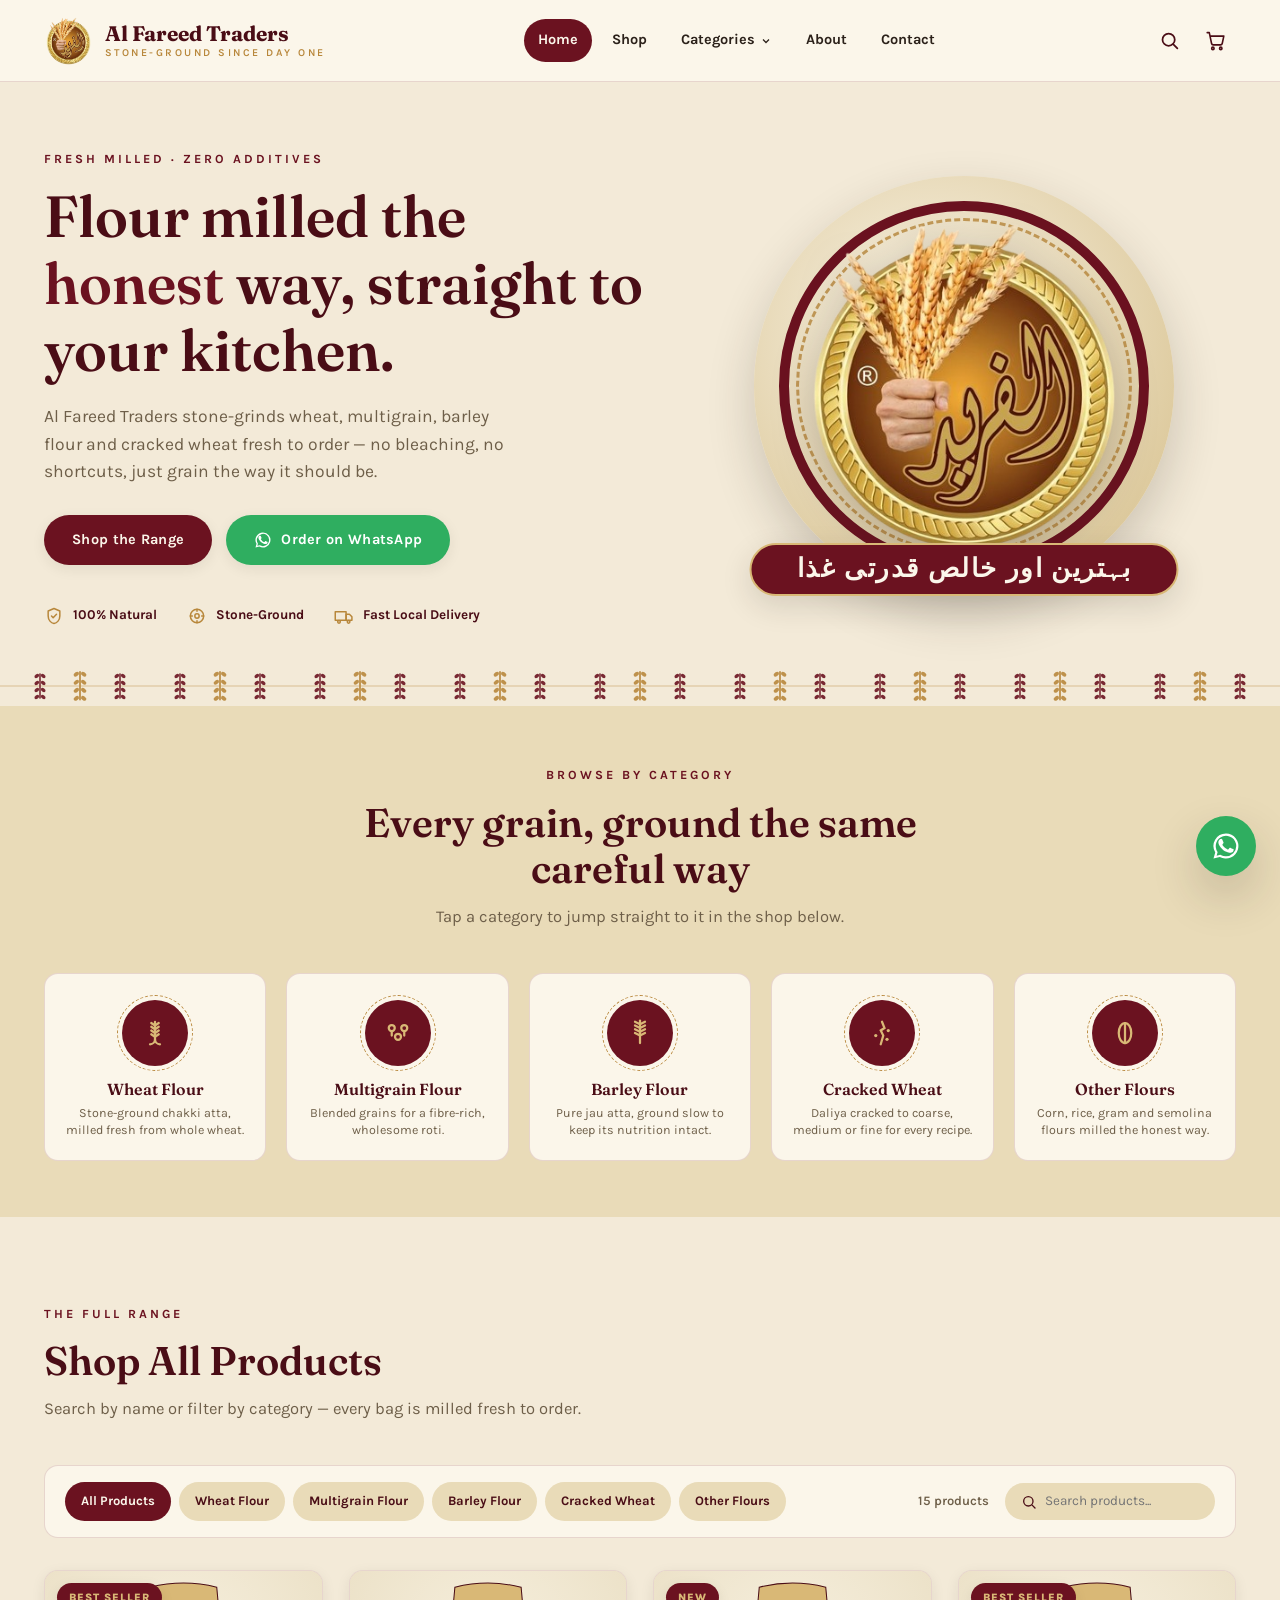
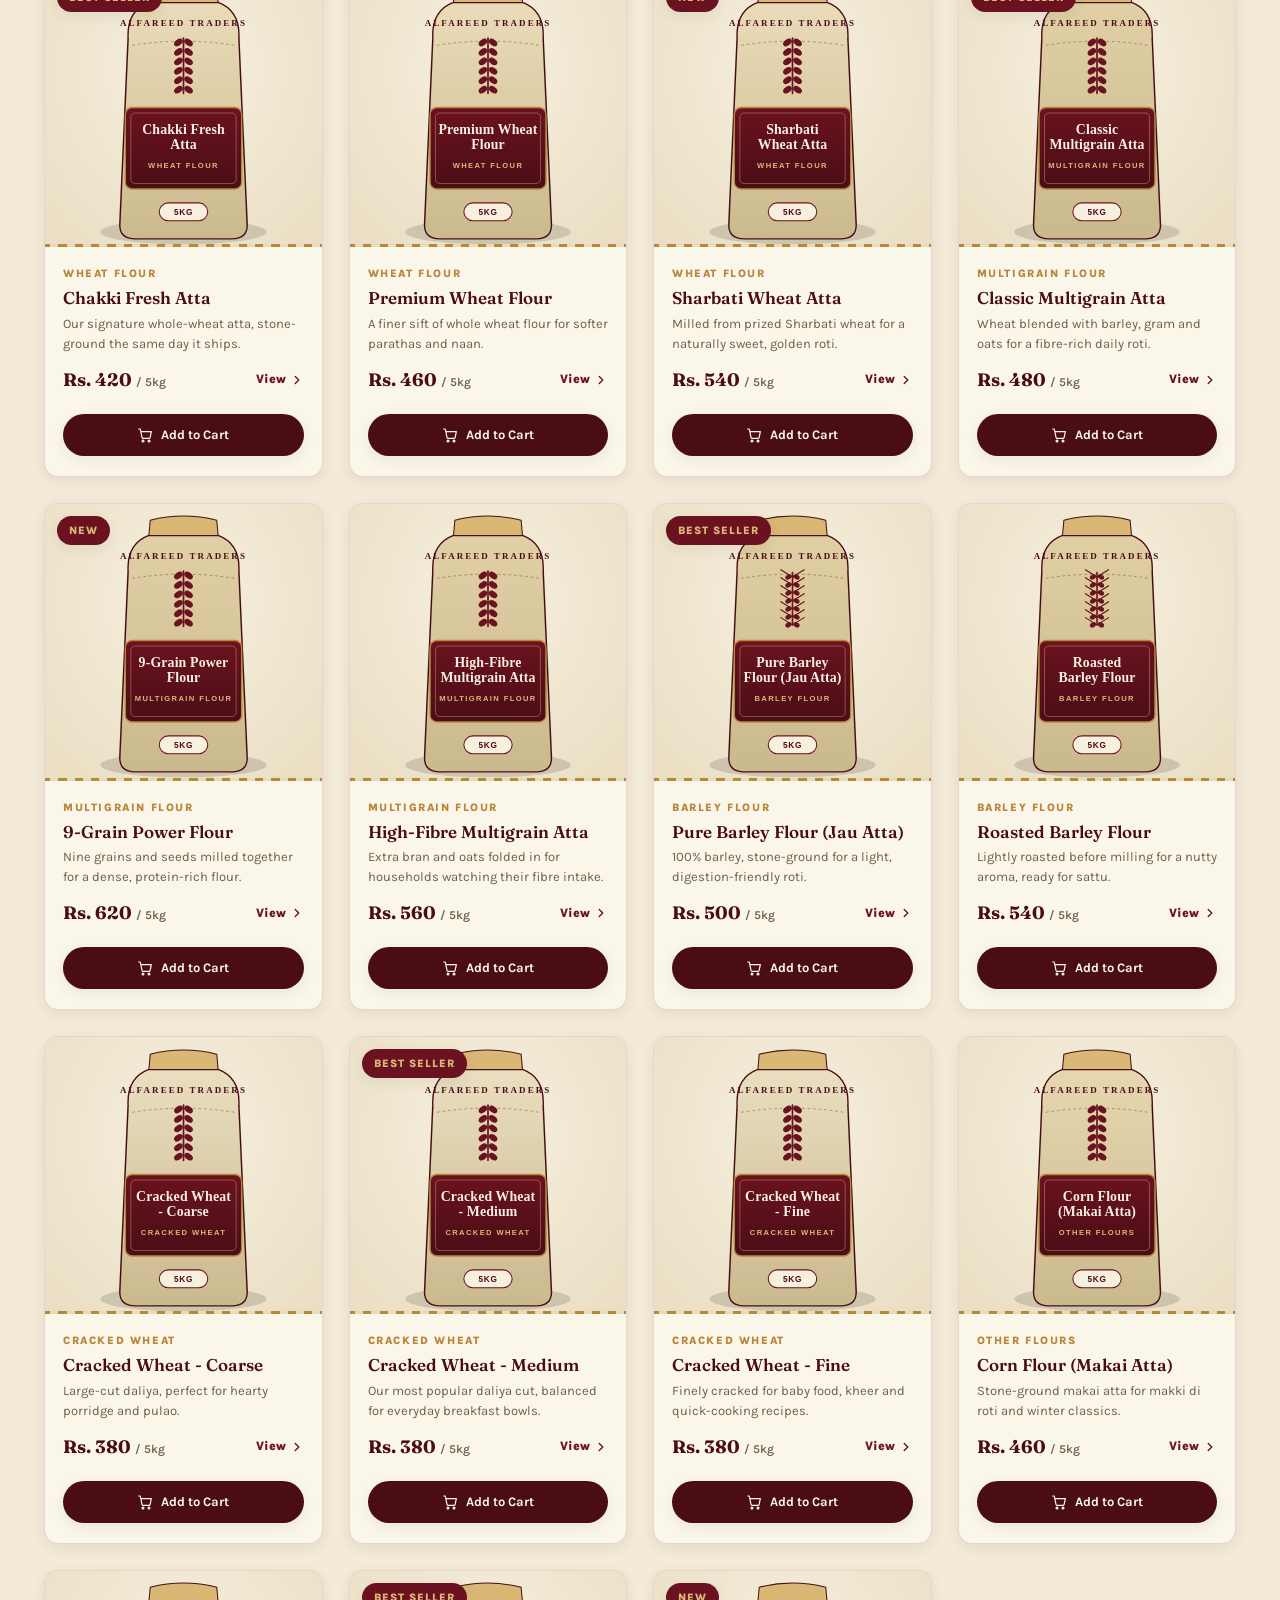
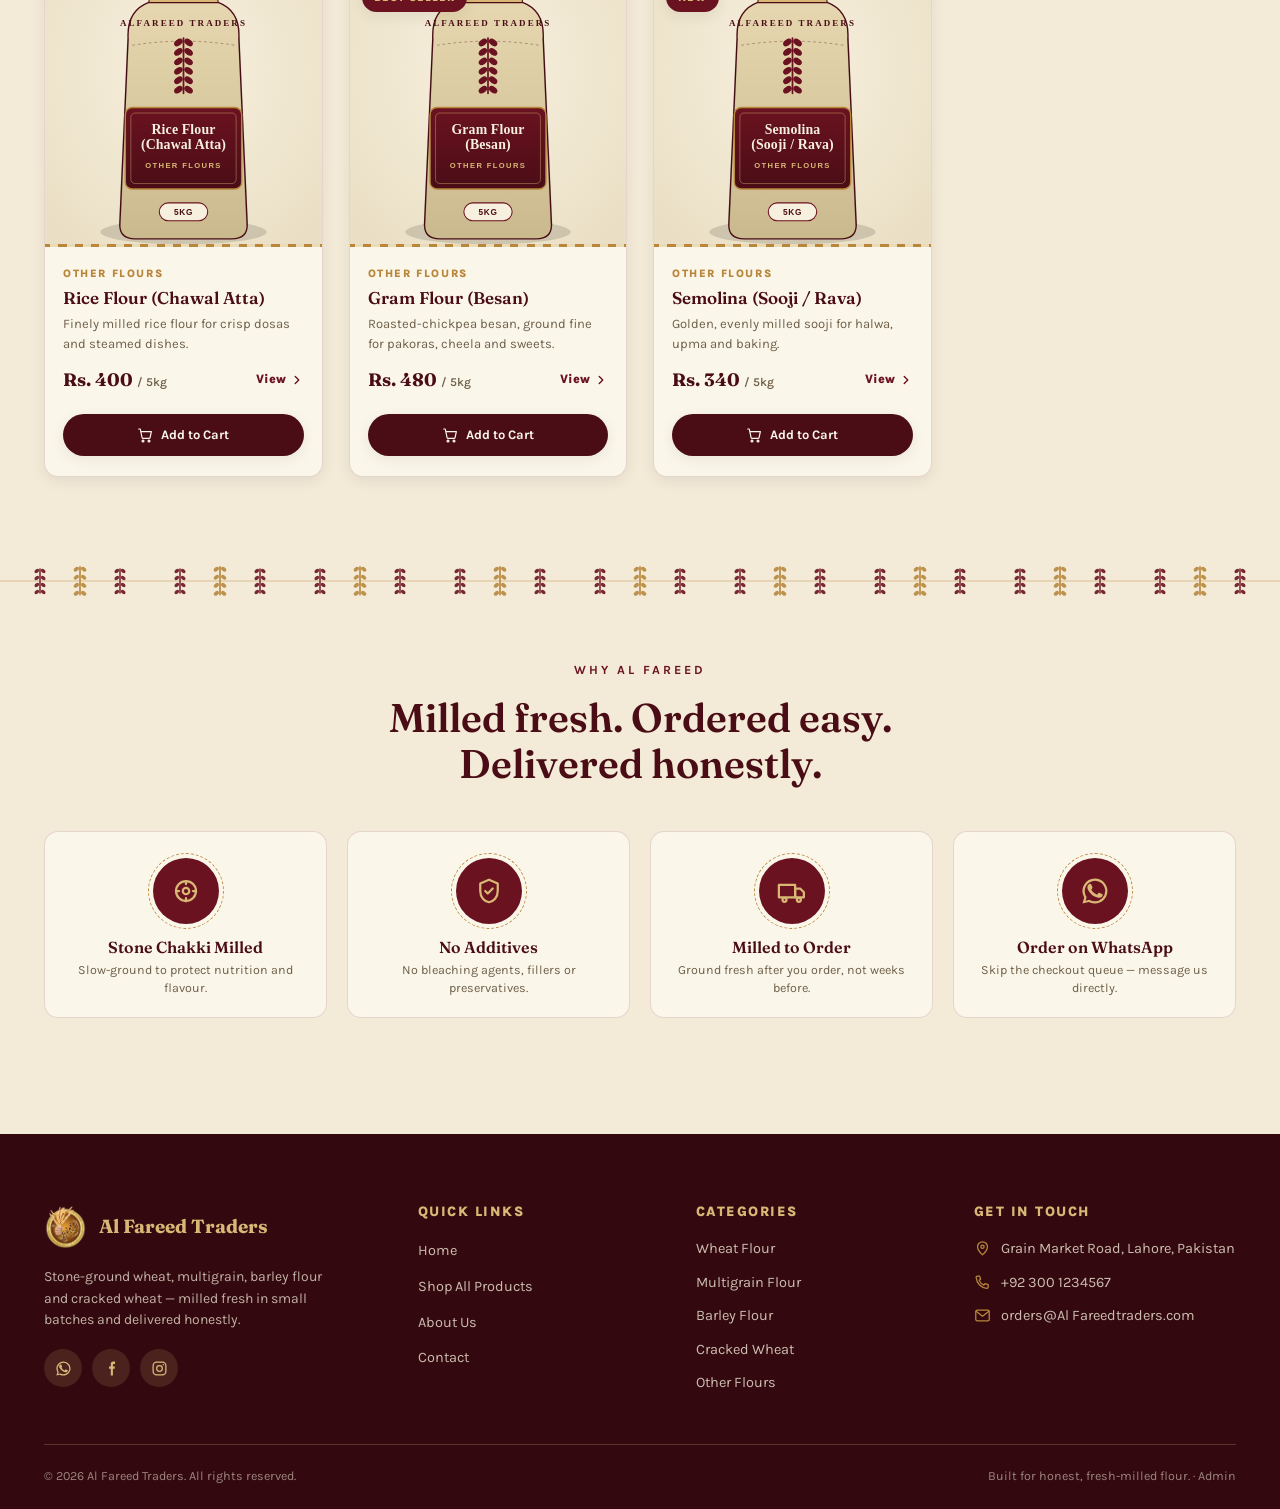
==== commit 15680964: "Add files via upload" ====
--- a/index.html
+++ b/index.html
@@ -130,7 +130,7 @@
       <div class="hero-visual">
         <div class="medallion">
           <img src="images/logo.png" alt="Al Fareed Traders emblem">
-          <span class="medallion-badge">بہترین اور خالص قدرتی غذا </span>
+          <span class="medallion-badge">بہترین اور خالص قدرتی غذا</span>
         </div>
       </div>
     </div>
--- a/css/style.css
+++ b/css/style.css
@@ -163,13 +163,13 @@
   transition: box-shadow .35s var(--ease-smooth);
 }
 .navbar.is-scrolled { box-shadow: 0 6px 24px rgba(43,33,26,0.10); }
-.navbar .container { height: 100%; display: flex; align-items: center; justify-content: space-between; gap: 20px; }
-
-.brand { display: flex; align-items: center; gap: 12px; flex-shrink: 0; }
+.navbar .container { height: 100%; display: flex; align-items: center; justify-content: space-between; gap: 20px; flex-wrap: nowrap; }
+
+.brand { display: flex; align-items: center; gap: 12px; flex-shrink: 0; min-width: 0; }
 .brand img { height: 52px; width: auto; transition: transform .3s var(--ease-smooth); }
 .brand:hover img { transform: scale(1.06); }
-.brand-name { font-family: var(--font-display); font-weight: 700; font-size: 21px; color: var(--maroon-dark); line-height: 1.1; }
-.brand-name small { display: block; font-family: var(--font-body); font-weight: 600; font-size: 10.5px; letter-spacing: 2.5px; color: var(--gold); text-transform: uppercase; margin-top: 2px; }
+.brand-name { font-family: var(--font-display); font-weight: 700; font-size: 21px; color: var(--maroon-dark); line-height: 1.1; min-width: 0; white-space: nowrap; overflow: hidden; text-overflow: ellipsis; }
+.brand-name small { display: block; font-family: var(--font-body); font-weight: 600; font-size: 10.5px; letter-spacing: 2.5px; color: var(--gold); text-transform: uppercase; margin-top: 2px; white-space: nowrap; overflow: hidden; text-overflow: ellipsis; }
 
 .nav-links { display: flex; align-items: center; gap: 6px; }
 .nav-links > li { position: relative; }
@@ -200,7 +200,8 @@
 .dropdown a:hover .dd-icon { transform: scale(1.1); }
 .dropdown .dd-icon svg { width: 18px; height: 18px; }
 
-.nav-actions { display: flex; align-items: center; gap: 4px; }
+.nav-actions { display: flex; align-items: center; gap: 4px; flex-shrink: 0; }
+.nav-actions .icon-btn, .nav-actions .hamburger { flex-shrink: 0; }
 
 .nav-search { display: flex; align-items: center; }
 .nav-search-form {
@@ -258,13 +259,13 @@
 
 .hero-visual { position: relative; display: flex; align-items: center; justify-content: center; }
 .medallion {
-  position: relative; width: min(420px, 90%); aspect-ratio: 1/1; border-radius: 69%;
+  position: relative; width: min(420px, 90%); aspect-ratio: 1/1; border-radius: 60%;
   background: radial-gradient(circle at 42% 38%, var(--beige-soft), var(--sand-dark) 78%);
   display: flex; align-items: center; justify-content: center; box-shadow: var(--shadow-lg);
 }
 .medallion::before {
   content: ""; position: absolute; inset: 10%; border-radius: 70%;
-  border: 2px dashed var(--gold); opacity: .8;
+  border: 3px dashed var(--gold); opacity: .8;
   animation: medallion-spin 18s linear infinite;
   z-index: 1;
 }
@@ -279,8 +280,8 @@
   to { transform: rotate(360deg); }
 }
 .medallion-badge {
-  position: absolute; bottom: 6%; left: 50%; transform: translateX(-50%);
-  background: var(--maroon); color: var(--beige-soft); font-size: 19px; font-weight: 800; letter-spacing: 1.4px;
+  position: absolute; bottom: 0.1%; left: 50%; transform: translateX(-50%);
+  background: var(--maroon); color: var(--beige-soft); font-size: 26px; font-weight: 800; letter-spacing: 1.4px;
   text-transform: uppercase; padding: 4px 45px; border-radius: var(--radius-pill); box-shadow: var(--shadow-md);
   white-space: nowrap; border: 2px solid var(--gold-light);
   z-index: 3;
@@ -559,12 +560,19 @@
   .cat-grid-4 { grid-template-columns: repeat(2, 1fr); }
   .cat-grid-3 { grid-template-columns: 1fr; }
   .nav-search-form.is-open { width: 160px; }
-  .brand-name { font-size: 17px; }
-  .brand img { height: 42px; }
+  .navbar { height: auto; min-height: var(--nav-h); }
+  .navbar .container { padding-top: 10px; padding-bottom: 10px; gap: 10px; }
+  .brand { gap: 8px; }
+  .brand img { height: 38px; }
+  .brand-name { font-size: 15.5px; max-width: 40vw; }
+  .nav-actions { gap: 0; }
 }
 
 @media (max-width: 600px) {
   .container { padding: 0 16px; }
+  .brand-name small { display: none; }
+  .brand-name { max-width: 34vw; }
+  .nav-search-form.is-open { width: 130px; }
   .product-grid { grid-template-columns: repeat(2, 1fr); gap: 14px; }
   .pc-body { padding: 12px 12px 14px; gap: 4px; }
   .pc-name { font-size: 14.5px; }
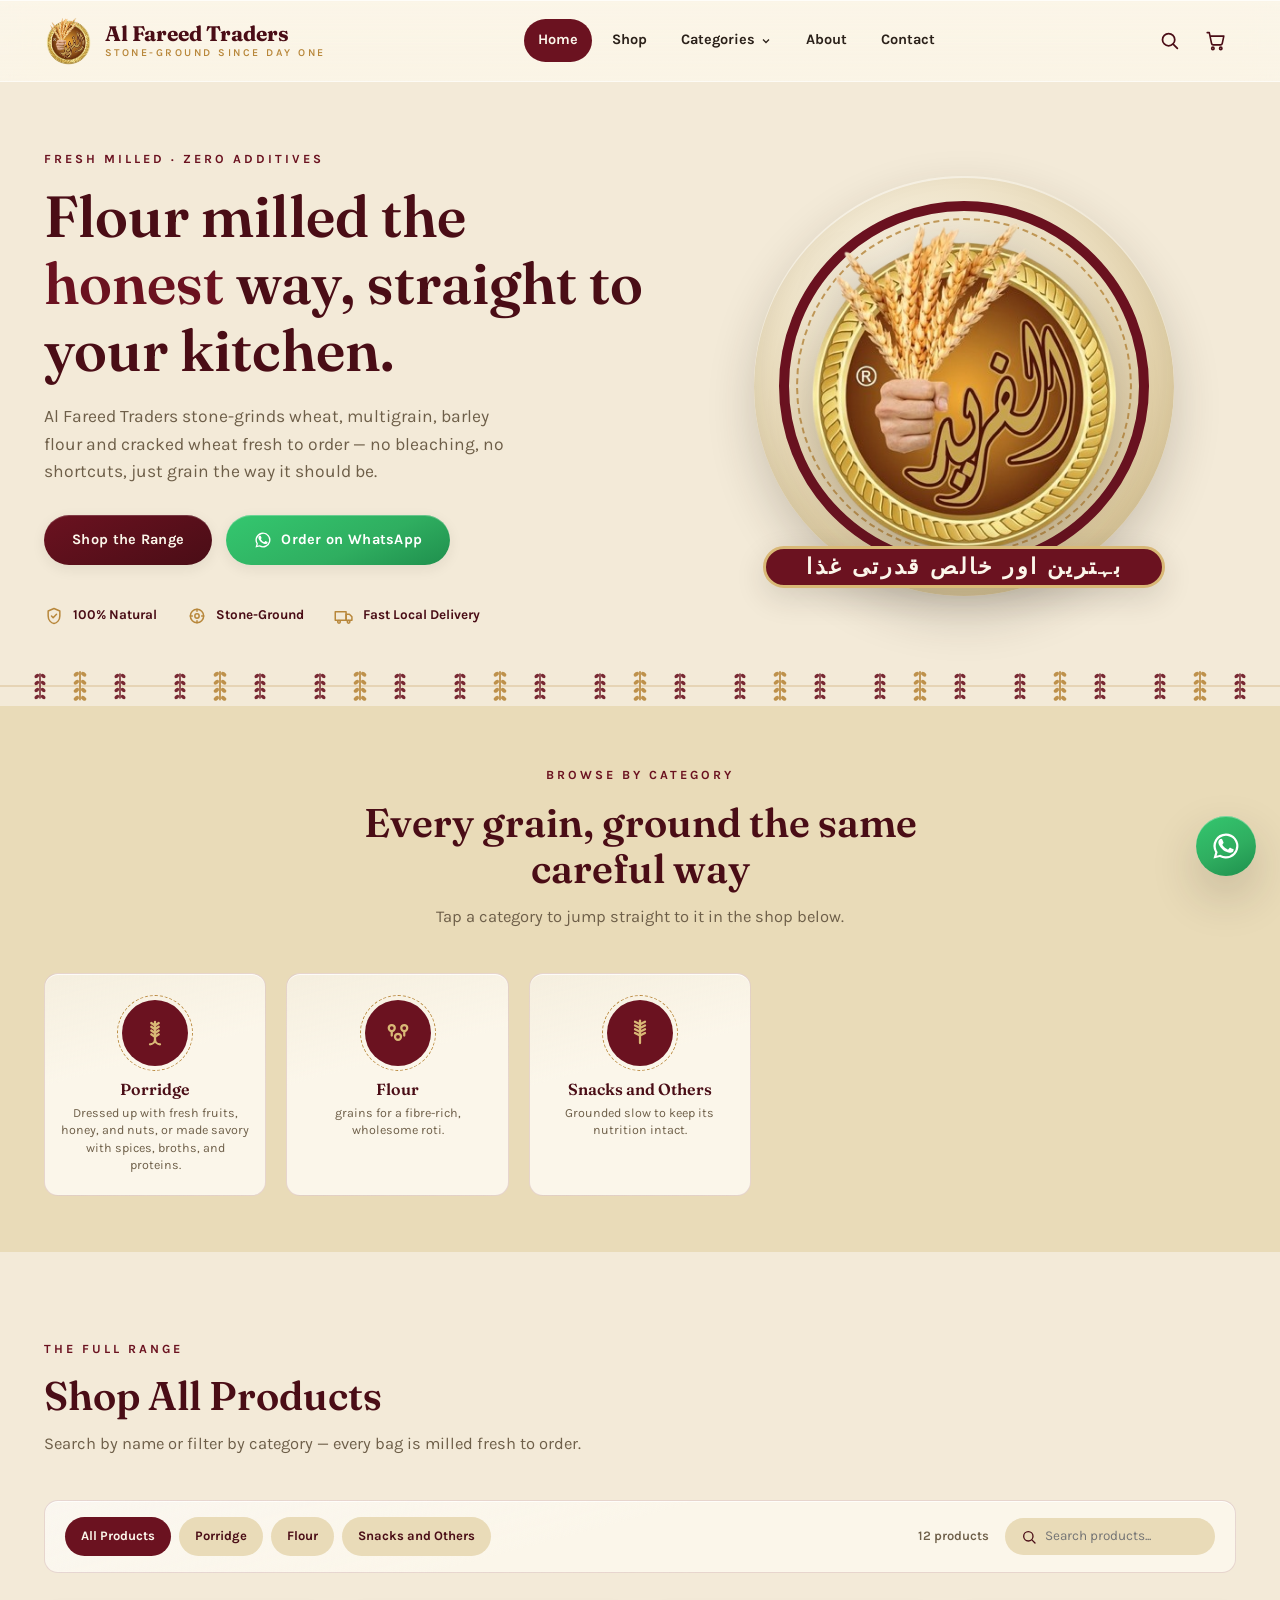
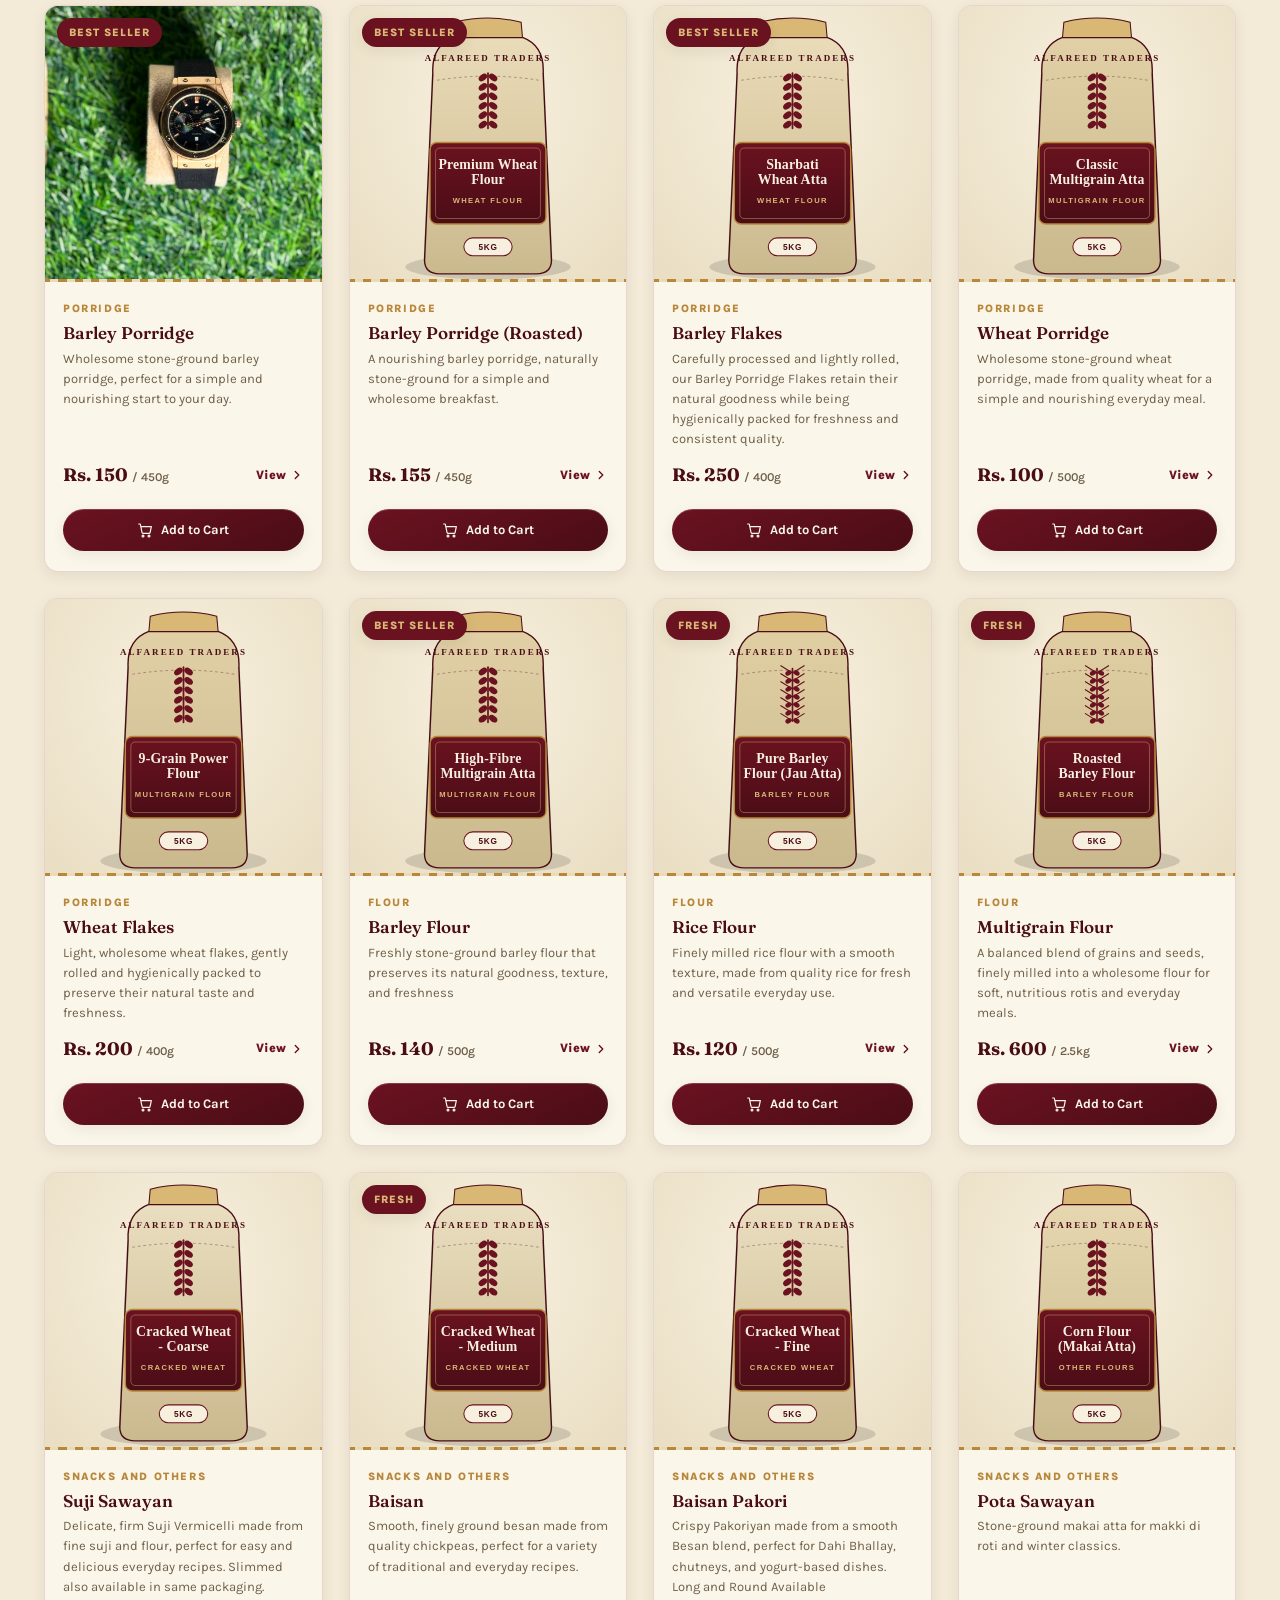
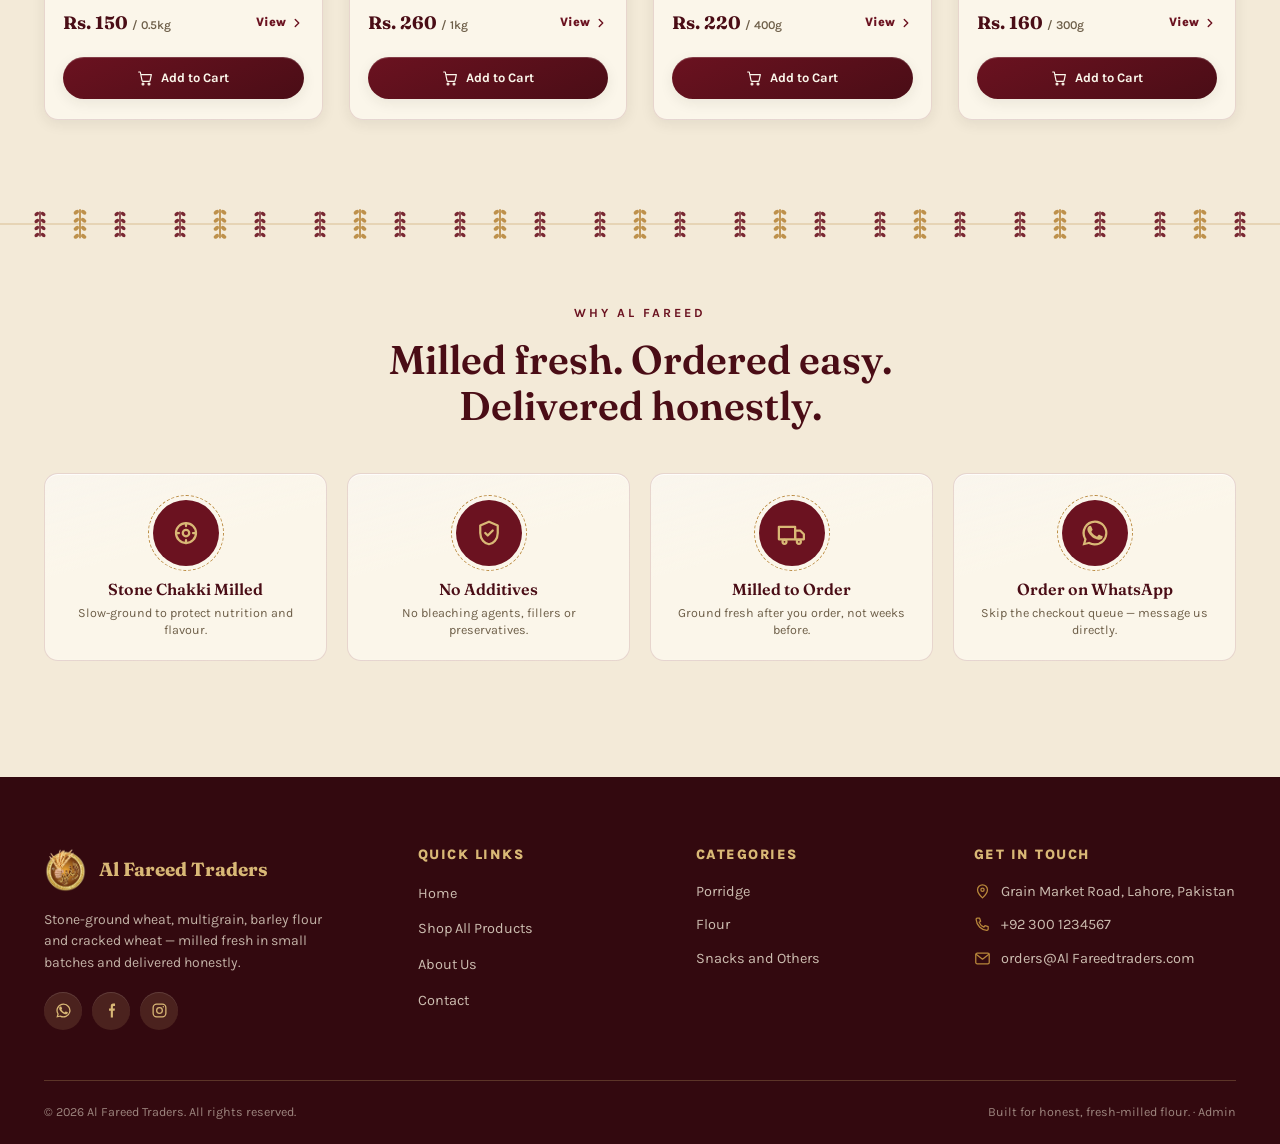
==== commit de3ab527: "Add files via upload" ====
--- a/index.html
+++ b/index.html
@@ -15,7 +15,11 @@
 <meta property="og:description" content="Fresh stone-ground wheat, multigrain, barley flour and cracked wheat. Order online or on WhatsApp.">
 <meta property="og:image" content="images/logo.png">
 
-<link rel="icon" type="image/svg+xml" href="images/icons/favicon.svg">
+<link rel="icon" type="image/png" href="images/icons/favicon-32.png" sizes="32x32">
+<link rel="icon" type="image/png" href="images/icons/favicon-16.png" sizes="16x16">
+<link rel="icon" type="image/png" href="images/icons/favicon-192.png" sizes="192x192">
+<link rel="apple-touch-icon" href="images/icons/apple-touch-icon.png">
+<link rel="shortcut icon" href="images/icons/favicon.ico">
 
 <link rel="preconnect" href="https://fonts.googleapis.com">
 <link rel="preconnect" href="https://fonts.gstatic.com" crossorigin>
--- a/css/style.css
+++ b/css/style.css
@@ -48,6 +48,17 @@
   --nav-h: 82px;
   --ease: cubic-bezier(.22,.61,.36,1);
   --ease-smooth: cubic-bezier(.16,1,.3,1);
+
+  /* Glossy / mirror surface language -- layered on top of the brand
+     palette above. Everything here is additive: a soft sheen, a bright
+     top highlight and a touch of blur so panels read like polished
+     glass over the beige/maroon scheme, without changing any color. */
+  --glass-sheen: linear-gradient(120deg, rgba(255,255,255,0) 28%, rgba(255,255,255,.65) 46%, rgba(255,255,255,0) 64%);
+  --glass-top-highlight: inset 0 1px 0 rgba(255,255,255,.75), inset 0 -1px 0 rgba(255,255,255,.06);
+  --glass-fill: linear-gradient(165deg, rgba(255,255,255,.5) 0%, rgba(255,255,255,.08) 32%, rgba(255,255,255,0) 55%);
+  --glass-border: rgba(255,255,255,.55);
+  --glow-gold: 0 0 0 1px rgba(184,135,59,.3), 0 12px 30px rgba(184,135,59,.18);
+  --ease-glide: cubic-bezier(.19,1,.22,1);
 }
 
 /* ---------- 2. RESET & BASE ---------- */
@@ -117,21 +128,28 @@
   display: inline-flex; align-items: center; justify-content: center; gap: 9px;
   padding: 14px 28px; border-radius: var(--radius-pill);
   font-weight: 700; font-size: 14.5px; letter-spacing: .3px;
-  transition: transform .32s var(--ease-smooth), box-shadow .32s var(--ease-smooth), background .28s var(--ease), color .28s var(--ease), border-color .28s var(--ease);
+  transition: transform .38s var(--ease-glide), box-shadow .38s var(--ease-glide), background .3s var(--ease), color .3s var(--ease), border-color .3s var(--ease);
   white-space: nowrap;
-}
-.btn svg { width: 18px; height: 18px; flex-shrink: 0; transition: transform .32s var(--ease-smooth); }
-.btn:hover { transform: translateY(-3px); }
-.btn:active { transform: translateY(-1px); transition-duration: .1s; }
-
-.btn-primary { background: var(--maroon); color: var(--beige-soft); box-shadow: var(--shadow-sm); }
-.btn-primary:hover { background: var(--maroon-dark); box-shadow: var(--shadow-md); }
-
-.btn-outline { background: transparent; color: var(--maroon); border: 1.5px solid var(--maroon); }
-.btn-outline:hover { background: var(--maroon); color: var(--beige-soft); }
-
-.btn-whatsapp { background: var(--green); color: #fff; box-shadow: var(--shadow-sm); }
-.btn-whatsapp:hover { background: var(--green-dark); box-shadow: var(--shadow-md); }
+  position: relative; overflow: hidden; isolation: isolate;
+}
+.btn::before {
+  content: ""; position: absolute; inset: 0; background: var(--glass-sheen);
+  transform: translateX(-120%); transition: transform .7s var(--ease-glide); pointer-events: none; z-index: 1;
+}
+.btn:hover::before { transform: translateX(120%); }
+.btn svg { width: 18px; height: 18px; flex-shrink: 0; transition: transform .32s var(--ease-smooth); position: relative; z-index: 2; }
+.btn span, .btn { position: relative; }
+.btn:hover { transform: translateY(-3px) scale(1.015); }
+.btn:active { transform: translateY(-1px) scale(1); transition-duration: .1s; }
+
+.btn-primary { background: linear-gradient(155deg, var(--maroon) 0%, var(--maroon-dark) 100%); color: var(--beige-soft); box-shadow: var(--shadow-sm), inset 0 1px 0 rgba(255,255,255,.18); }
+.btn-primary:hover { background: linear-gradient(155deg, #7c1526 0%, var(--maroon-dark) 100%); box-shadow: var(--shadow-md), inset 0 1px 0 rgba(255,255,255,.25); }
+
+.btn-outline { background: rgba(255,255,255,.15); color: var(--maroon); border: 1.5px solid var(--maroon); -webkit-backdrop-filter: blur(6px); backdrop-filter: blur(6px); }
+.btn-outline:hover { background: var(--maroon); color: var(--beige-soft); box-shadow: var(--shadow-md); }
+
+.btn-whatsapp { background: linear-gradient(155deg, #34c76f 0%, var(--green) 60%, var(--green-dark) 100%); color: #fff; box-shadow: var(--shadow-sm), inset 0 1px 0 rgba(255,255,255,.28); }
+.btn-whatsapp:hover { background: linear-gradient(155deg, #34c76f 0%, var(--green-dark) 100%); box-shadow: var(--shadow-md), inset 0 1px 0 rgba(255,255,255,.3); }
 
 .btn-ghost { background: rgba(107,18,32,0.06); color: var(--maroon-dark); }
 .btn-ghost:hover { background: rgba(107,18,32,0.12); }
@@ -144,7 +162,7 @@
   border-radius: 50%; color: var(--maroon-dark); position: relative;
   transition: background .28s var(--ease), transform .28s var(--ease-smooth), color .28s var(--ease);
 }
-.icon-btn:hover { background: rgba(107,18,32,0.08); transform: scale(1.08); }
+.icon-btn:hover { background: rgba(107,18,32,0.08); transform: scale(1.1); box-shadow: var(--glass-top-highlight), 0 6px 16px rgba(43,33,26,.12); }
 .icon-btn:active { transform: scale(0.96); transition-duration: .1s; }
 .icon-btn svg { width: 21px; height: 21px; transition: transform .28s var(--ease-smooth); }
 
@@ -158,11 +176,14 @@
 /* ---------- 5. NAVBAR ---------- */
 .navbar {
   position: sticky; top: 0; z-index: 900; height: var(--nav-h);
-  background: var(--beige-soft);
-  border-bottom: 1px solid var(--line);
-  transition: box-shadow .35s var(--ease-smooth);
-}
-.navbar.is-scrolled { box-shadow: 0 6px 24px rgba(43,33,26,0.10); }
+  background: linear-gradient(180deg, rgba(251,246,234,.92), rgba(251,246,234,.82));
+  -webkit-backdrop-filter: blur(18px) saturate(160%);
+  backdrop-filter: blur(18px) saturate(160%);
+  border-bottom: 1px solid var(--glass-border);
+  box-shadow: var(--glass-top-highlight);
+  transition: box-shadow .35s var(--ease-smooth), background .35s var(--ease-smooth);
+}
+.navbar.is-scrolled { box-shadow: var(--glass-top-highlight), 0 6px 24px rgba(43,33,26,0.10); }
 .navbar .container { height: 100%; display: flex; align-items: center; justify-content: space-between; gap: 20px; flex-wrap: nowrap; }
 
 .brand { display: flex; align-items: center; gap: 12px; flex-shrink: 0; min-width: 0; }
@@ -184,9 +205,11 @@
 
 .has-dropdown .dropdown {
   position: absolute; top: calc(100% + 10px); left: 50%; transform: translateX(-50%) translateY(10px) scale(.98);
-  width: 300px; background: var(--beige-soft); border: 1px solid var(--line); border-radius: var(--radius-md);
-  box-shadow: var(--shadow-lg); padding: 10px; opacity: 0; visibility: hidden;
-  transition: opacity .3s var(--ease-smooth), transform .3s var(--ease-smooth), visibility .3s;
+  width: 300px; background: linear-gradient(165deg, rgba(255,255,255,.7), rgba(251,246,234,.85));
+  -webkit-backdrop-filter: blur(20px) saturate(160%); backdrop-filter: blur(20px) saturate(160%);
+  border: 1px solid var(--glass-border); border-radius: var(--radius-md);
+  box-shadow: var(--shadow-lg), var(--glass-top-highlight); padding: 10px; opacity: 0; visibility: hidden;
+  transition: opacity .35s var(--ease-glide), transform .35s var(--ease-glide), visibility .35s;
 }
 .has-dropdown:hover .dropdown, .has-dropdown:focus-within .dropdown {
   opacity: 1; visibility: visible; transform: translateX(-50%) translateY(0) scale(1);
@@ -228,8 +251,11 @@
 }
 .mobile-nav-overlay.is-open { opacity: 1; visibility: visible; }
 .mobile-nav {
-  position: fixed; top: 0; right: 0; height: 100%; width: min(340px, 86vw); background: var(--beige-soft);
-  z-index: 1001; transform: translateX(100%); transition: transform .42s var(--ease-smooth);
+  position: fixed; top: 0; right: 0; height: 100%; width: min(340px, 86vw);
+  background: linear-gradient(165deg, rgba(255,255,255,.5), var(--beige-soft) 30%);
+  -webkit-backdrop-filter: blur(22px) saturate(160%); backdrop-filter: blur(22px) saturate(160%);
+  box-shadow: -8px 0 40px rgba(43,33,26,.16), var(--glass-top-highlight);
+  z-index: 1001; transform: translateX(100%); transition: transform .48s var(--ease-glide);
   display: flex; flex-direction: column; padding: 22px; overflow-y: auto;
 }
 .mobile-nav-overlay.is-open .mobile-nav { transform: translateX(0); }
@@ -259,31 +285,32 @@
 
 .hero-visual { position: relative; display: flex; align-items: center; justify-content: center; }
 .medallion {
-  position: relative; width: min(420px, 90%); aspect-ratio: 1/1; border-radius: 60%;
-  background: radial-gradient(circle at 42% 38%, var(--beige-soft), var(--sand-dark) 78%);
-  display: flex; align-items: center; justify-content: center; box-shadow: var(--shadow-lg);
+  position: relative; width: min(420px, 90%); aspect-ratio: 1/1; border-radius: 100%;
+  background: radial-gradient(circle at 40% 30%, var(--beige-soft), var(--sand-dark) 78%);
+  display: flex; align-items: center; justify-content: center;
+  box-shadow: var(--shadow-lg), inset 0 2px 0 rgba(255,255,255,.5), inset 0 -12px 30px rgba(43,33,26,.08);
 }
 .medallion::before {
-  content: ""; position: absolute; inset: 10%; border-radius: 70%;
-  border: 3px dashed var(--gold); opacity: .8;
+  content: ""; position: absolute; inset: 10%; border-radius: 80%;
+  border: 2px dashed var(--gold); opacity: .8;
   animation: medallion-spin 18s linear infinite;
   z-index: 1;
 }
 .medallion::after {
-  content: ""; position: absolute; inset: 6%; border-radius: 50%; border: 10px solid var(--maroon);
+  content: ""; position: absolute; inset: 6%; border-radius: 70%; border: 10px solid var(--maroon);
   animation: medallion-spin 24s linear infinite reverse;
   z-index: 1;
 }
-.medallion img { width: 81%; height: auto; position: relative; z-index: 2; filter: drop-shadow(0 12px 20px rgba(43,33,26,.25)); }
+.medallion img { width: 82%; height: auto; position:relative; z-index: 2; filter: drop-shadow(0 12px 20px rgba(43,33,26,.25)); }
 @keyframes medallion-spin {
   from { transform: rotate(0deg); }
   to { transform: rotate(360deg); }
 }
 .medallion-badge {
-  position: absolute; bottom: 0.1%; left: 50%; transform: translateX(-50%);
-  background: var(--maroon); color: var(--beige-soft); font-size: 26px; font-weight: 800; letter-spacing: 1.4px;
-  text-transform: uppercase; padding: 4px 45px; border-radius: var(--radius-pill); box-shadow: var(--shadow-md);
-  white-space: nowrap; border: 2px solid var(--gold-light);
+  position: absolute; bottom: 2%; left: 50%; transform: translateX(-50%);
+  background: var(--maroon); color: var(--beige-soft); font-size: 22px; font-weight: 800; letter-spacing: 2.4px;
+  text-transform: uppercase; padding: 1px 40px; border-radius: var(--radius-pill); box-shadow: var(--shadow-md);
+  white-space: nowrap; border: 3px solid var(--gold-light);
   z-index: 3;
 }
 
@@ -291,10 +318,18 @@
 .categories { background: var(--sand); }
 .cat-grid { display: grid; grid-template-columns: repeat(5, 1fr); gap: 20px; }
 .cat-seal {
-  background: var(--beige-soft); border: 1px solid var(--line); border-radius: var(--radius-md);
-  padding: 26px 16px 20px; text-align: center; transition: transform .35s var(--ease-smooth), box-shadow .35s var(--ease-smooth), border-color .3s var(--ease);
-}
-.cat-seal:hover { transform: translateY(-6px); box-shadow: var(--shadow-md); border-color: var(--gold); }
+  background: linear-gradient(165deg, rgba(255,255,255,.55), var(--beige-soft) 40%);
+  border: 1px solid var(--line); border-radius: var(--radius-md);
+  padding: 26px 16px 20px; text-align: center; position: relative; overflow: hidden; isolation: isolate;
+  box-shadow: var(--glass-top-highlight);
+  transition: transform .45s var(--ease-glide), box-shadow .45s var(--ease-glide), border-color .3s var(--ease);
+}
+.cat-seal::before {
+  content: ""; position: absolute; inset: 0; background: var(--glass-sheen);
+  transform: translateX(-130%) rotate(8deg); transition: transform .8s var(--ease-glide); z-index: 1; pointer-events: none;
+}
+.cat-seal:hover::before { transform: translateX(130%) rotate(8deg); }
+.cat-seal:hover { transform: translateY(-7px) scale(1.015); box-shadow: var(--glow-gold), var(--shadow-md), var(--glass-top-highlight); border-color: var(--gold); }
 .cat-seal .ring {
   width: 66px; height: 66px; margin: 0 auto 14px; border-radius: 50%; background: var(--maroon);
   display: flex; align-items: center; justify-content: center; position: relative;
@@ -322,23 +357,37 @@
 .product-grid { display: grid; grid-template-columns: repeat(auto-fill, minmax(255px, 1fr)); gap: 26px; }
 
 .product-card {
-  background: var(--beige-soft); border: 1px solid var(--line); border-radius: var(--radius-md);
-  overflow: hidden; display: flex; flex-direction: column; box-shadow: var(--shadow-sm);
-  transition: transform .4s var(--ease-smooth), box-shadow .4s var(--ease-smooth);
-}
-.product-card:hover { transform: translateY(-8px); box-shadow: var(--shadow-lg); }
+  background: linear-gradient(165deg, rgba(255,255,255,.6), var(--beige-soft) 38%);
+  border: 1px solid var(--line); border-radius: var(--radius-md);
+  overflow: hidden; display: flex; flex-direction: column; box-shadow: var(--shadow-sm), var(--glass-top-highlight);
+  position: relative; isolation: isolate;
+  transition: transform .55s var(--ease-glide), box-shadow .55s var(--ease-glide), border-color .4s var(--ease);
+}
+.product-card::after {
+  /* mirror sheen -- a soft diagonal band of light that glides across the
+     whole card on hover, like a reflection catching the light */
+  content: ""; position: absolute; inset: 0; z-index: 4; pointer-events: none;
+  background: var(--glass-sheen);
+  transform: translateX(-140%) rotate(6deg); transition: transform .9s var(--ease-glide);
+}
+.product-card:hover::after { transform: translateX(140%) rotate(6deg); }
+.product-card:hover {
+  transform: translateY(-9px) scale(1.015);
+  box-shadow: var(--shadow-lg), var(--glow-gold), var(--glass-top-highlight);
+  border-color: rgba(184,135,59,.45);
+}
 
 .pc-media {
   position: relative; aspect-ratio: 1/1; overflow: hidden; background: var(--sand);
   border-bottom: 3px solid transparent;
   border-image: repeating-linear-gradient(90deg, var(--gold) 0 8px, transparent 8px 16px) 3;
 }
-.pc-media img { position: absolute; inset: 0; width: 100%; height: 100%; object-fit: cover; transition: opacity .6s var(--ease-smooth), transform .7s var(--ease-smooth); }
+.pc-media img { position: absolute; inset: 0; width: 100%; height: 100%; object-fit: cover; transition: opacity .7s var(--ease-glide), transform .9s var(--ease-glide); }
 .pc-media img.img-2 { opacity: 0; }
 .product-card:hover .pc-media img.img-1 { opacity: 0; }
 .product-card:hover .pc-media img.img-2 { opacity: 1; }
 .pc-media img.img-1 { transition-property: opacity, transform; }
-.product-card:hover .pc-media img { transform: scale(1.06); }
+.product-card:hover .pc-media img { transform: scale(1.07); }
 
 .pc-badge {
   position: absolute; top: 12px; left: 12px; background: var(--maroon); color: var(--gold-light);
@@ -360,27 +409,35 @@
 .product-card:hover .pc-view svg { transform: translateX(4px); }
 
 .pc-add-to-cart {
-  width: 100%; margin-top: 14px; background: var(--maroon-dark); color: var(--beige-soft); padding: 11px;
+  width: 100%; margin-top: 14px; background: linear-gradient(155deg, var(--maroon) 0%, var(--maroon-dark) 100%); color: var(--beige-soft); padding: 11px;
   border-radius: var(--radius-pill); font-weight: 700; font-size: 13px;
   display: flex; align-items: center; justify-content: center; gap: 8px;
-  box-shadow: var(--shadow-sm); transition: background .28s var(--ease), transform .28s var(--ease-smooth), box-shadow .28s var(--ease);
-}
-.pc-add-to-cart svg { width: 16px; height: 16px; }
-.pc-add-to-cart:hover { background: var(--maroon); box-shadow: var(--shadow-md); transform: translateY(-2px); }
+  position: relative; overflow: hidden;
+  box-shadow: var(--shadow-sm), inset 0 1px 0 rgba(255,255,255,.18); transition: background .3s var(--ease), transform .35s var(--ease-glide), box-shadow .35s var(--ease-glide);
+}
+.pc-add-to-cart::before {
+  content: ""; position: absolute; inset: 0; background: var(--glass-sheen); z-index: 0;
+  transform: translateX(-120%); transition: transform .6s var(--ease-glide); pointer-events: none;
+}
+.pc-add-to-cart svg { width: 16px; height: 16px; position: relative; z-index: 1; }
+.pc-add-to-cart:hover::before { transform: translateX(120%); }
+.pc-add-to-cart:hover { background: linear-gradient(155deg, #7c1526 0%, var(--maroon-dark) 100%); box-shadow: var(--shadow-md); transform: translateY(-2px); }
 .pc-add-to-cart:active { transform: translateY(0) scale(0.98); }
 
 /* ---------- 9. FILTER / SEARCH BAR (listing) ---------- */
 .filter-bar {
   display: flex; flex-wrap: wrap; align-items: center; justify-content: space-between; gap: 16px;
-  margin-bottom: 32px; padding: 16px 20px; background: var(--beige-soft); border: 1px solid var(--line);
-  border-radius: var(--radius-md);
+  margin-bottom: 32px; padding: 16px 20px;
+  background: linear-gradient(165deg, rgba(255,255,255,.6), var(--beige-soft) 45%);
+  border: 1px solid var(--line); border-radius: var(--radius-md);
+  box-shadow: var(--glass-top-highlight);
 }
 .filter-pills { display: flex; flex-wrap: wrap; gap: 8px; }
 .filter-pill {
   padding: 9px 16px; border-radius: var(--radius-pill); font-size: 13px; font-weight: 700;
-  background: var(--sand); color: var(--maroon-dark); transition: background .3s var(--ease), color .3s var(--ease), transform .3s var(--ease-smooth);
-}
-.filter-pill:hover { background: var(--gold-light); transform: translateY(-2px); }
+  background: var(--sand); color: var(--maroon-dark); transition: background .35s var(--ease), color .35s var(--ease), transform .35s var(--ease-glide), box-shadow .35s var(--ease-glide);
+}
+.filter-pill:hover { background: var(--gold-light); transform: translateY(-2px); box-shadow: var(--shadow-sm), inset 0 1px 0 rgba(255,255,255,.5); }
 .filter-pill.active { background: var(--maroon); color: var(--beige-soft); }
 .filter-search { display: flex; align-items: center; gap: 8px; background: var(--sand); border-radius: var(--radius-pill); padding: 8px 16px; min-width: 210px; transition: box-shadow .3s var(--ease); }
 .filter-search:focus-within { box-shadow: 0 0 0 2.5px var(--gold); }
@@ -397,24 +454,67 @@
 .breadcrumb .sep { color: var(--gold); }
 .breadcrumb .current { color: var(--maroon-dark); font-weight: 700; }
 
-.product-detail { padding: 32px 0 90px; }
+.product-detail {
+  padding: 32px 0 90px;
+  position: relative;
+  background-image: linear-gradient(rgba(243,234,216,0.88), rgba(243,234,216,0.88)), var(--pd-bg-image, none);
+  background-size: cover;
+  background-position: center top;
+  background-repeat: no-repeat;
+}
 .pd-grid { display: grid; grid-template-columns: 0.95fr 1.05fr; gap: 56px; }
 
 .pd-gallery-main {
   aspect-ratio: 1/1; border-radius: var(--radius-lg); overflow: hidden; background: var(--sand);
-  border: 1px solid var(--line); box-shadow: var(--shadow-sm); margin-bottom: 16px; position: relative;
-}
-.pd-gallery-main img { width: 100%; height: 100%; object-fit: cover; transition: transform .6s var(--ease-smooth); }
-.pd-gallery-main:hover img { transform: scale(1.07); }
+  border: 1px solid var(--line); box-shadow: var(--shadow-sm), var(--glass-top-highlight); margin-bottom: 16px; position: relative;
+  isolation: isolate;
+}
+.pd-gallery-main img { width: 100%; height: 100%; object-fit: cover; transition: transform .7s var(--ease-glide), opacity .4s var(--ease); }
+.pd-gallery-main:hover img { transform: scale(1.06); }
+/* thin glass reflection along the top edge of the frame */
+.pd-gallery-main::before {
+  content: ""; position: absolute; inset: 0; z-index: 2; pointer-events: none; border-radius: inherit;
+  background: linear-gradient(180deg, rgba(255,255,255,.28) 0%, rgba(255,255,255,0) 22%);
+}
+
+/* ---- Picture-switch controls: prev/next buttons over the main image ---- */
+.pd-nav {
+  position: absolute; top: 50%; z-index: 5; transform: translateY(-50%);
+  width: 44px; height: 44px; border-radius: 50%; display: flex; align-items: center; justify-content: center;
+  background: linear-gradient(165deg, rgba(255,255,255,.85), rgba(255,255,255,.45));
+  -webkit-backdrop-filter: blur(10px) saturate(160%); backdrop-filter: blur(10px) saturate(160%);
+  border: 1px solid var(--glass-border); color: var(--maroon-dark);
+  box-shadow: var(--shadow-sm), var(--glass-top-highlight);
+  transition: transform .35s var(--ease-glide), box-shadow .35s var(--ease-glide), background .3s var(--ease), opacity .3s var(--ease);
+}
+.pd-nav svg { width: 20px; height: 20px; }
+.pd-nav-prev { left: 14px; }
+.pd-nav-next { right: 14px; }
+.pd-nav:hover { transform: translateY(-50%) scale(1.1); background: rgba(255,255,255,.92); box-shadow: var(--shadow-md), var(--glow-gold); }
+.pd-nav:active { transform: translateY(-50%) scale(0.96); transition-duration: .1s; }
+.pd-nav[hidden] { display: none; }
+
+.pd-img-counter {
+  position: absolute; bottom: 14px; left: 50%; transform: translateX(-50%); z-index: 5;
+  padding: 6px 14px; border-radius: var(--radius-pill); font-size: 12px; font-weight: 700; letter-spacing: .3px;
+  color: var(--beige-soft); background: rgba(43,33,26,.45);
+  -webkit-backdrop-filter: blur(8px); backdrop-filter: blur(8px);
+  border: 1px solid rgba(255,255,255,.25);
+}
+.pd-img-counter[hidden] { display: none; }
+
 .pd-thumbs { display: flex; gap: 12px; }
 .pd-thumb {
   width: 88px; height: 88px; border-radius: var(--radius-sm); overflow: hidden; border: 2px solid transparent;
-  background: var(--sand); transition: border-color .28s var(--ease), transform .28s var(--ease-smooth);
+  background: var(--sand); position: relative; isolation: isolate;
+  box-shadow: var(--glass-top-highlight);
+  transition: border-color .3s var(--ease), transform .35s var(--ease-glide), box-shadow .35s var(--ease-glide);
 }
 .pd-thumb.active, .pd-thumb:hover { border-color: var(--maroon); }
-.pd-thumb:hover { transform: translateY(-2px); }
-.pd-thumb img { width: 100%; height: 100%; object-fit: cover; transition: transform .4s var(--ease-smooth); }
-.pd-thumb:hover img { transform: scale(1.08); }
+.pd-thumb.active { box-shadow: var(--glow-gold), var(--glass-top-highlight); }
+.pd-thumb:hover { transform: translateY(-3px); }
+.pd-thumb img { width: 100%; height: 100%; object-fit: cover; transition: transform .45s var(--ease-glide); }
+.pd-thumb:hover img { transform: scale(1.1); }
 
 .pd-info .pc-cat { font-size: 12px; }
 .pd-info h1 { font-size: clamp(26px, 3vw, 36px); margin: 8px 0 14px; }
@@ -428,13 +528,14 @@
 .size-options { display: flex; gap: 10px; flex-wrap: wrap; }
 .size-pill {
   padding: 10px 18px; border-radius: var(--radius-pill); border: 1.5px solid var(--line); font-weight: 700; font-size: 13.5px;
-  background: var(--beige-soft); transition: background .3s var(--ease), color .3s var(--ease), border-color .3s var(--ease), transform .3s var(--ease-smooth);
-}
-.size-pill:hover { border-color: var(--gold); transform: translateY(-2px); }
+  background: linear-gradient(165deg, rgba(255,255,255,.6), var(--beige-soft) 60%);
+  transition: background .3s var(--ease), color .3s var(--ease), border-color .3s var(--ease), transform .35s var(--ease-glide), box-shadow .35s var(--ease-glide);
+}
+.size-pill:hover { border-color: var(--gold); transform: translateY(-2px); box-shadow: var(--shadow-sm), inset 0 1px 0 rgba(255,255,255,.5); }
 .size-pill.active { background: var(--maroon); color: var(--beige-soft); border-color: var(--maroon); }
 
-.qty-stepper { display: inline-flex; align-items: center; border: 1.5px solid var(--line); border-radius: var(--radius-pill); overflow: hidden; }
-.qty-stepper button { width: 42px; height: 42px; font-size: 18px; font-weight: 700; color: var(--maroon-dark); transition: background .25s var(--ease), color .25s var(--ease); }
+.qty-stepper { display: inline-flex; align-items: center; border: 1.5px solid var(--line); border-radius: var(--radius-pill); overflow: hidden; background: linear-gradient(165deg, rgba(255,255,255,.5), var(--beige-soft) 60%); box-shadow: var(--glass-top-highlight); }
+.qty-stepper button { width: 42px; height: 42px; font-size: 18px; font-weight: 700; color: var(--maroon-dark); transition: background .3s var(--ease), color .3s var(--ease); }
 .qty-stepper button:hover { background: var(--sand); }
 .qty-stepper input { width: 46px; text-align: center; border: 0; background: transparent; font-weight: 700; font-size: 15px; }
 
@@ -460,8 +561,11 @@
 }
 .cart-overlay.is-open { opacity: 1; visibility: visible; }
 .cart-drawer {
-  position: fixed; top: 0; right: 0; height: 100%; width: min(420px, 92vw); background: var(--beige-soft);
-  z-index: 1101; transform: translateX(100%); transition: transform .42s var(--ease-smooth);
+  position: fixed; top: 0; right: 0; height: 100%; width: min(420px, 92vw);
+  background: linear-gradient(165deg, rgba(255,255,255,.5), var(--beige-soft) 30%);
+  -webkit-backdrop-filter: blur(22px) saturate(160%); backdrop-filter: blur(22px) saturate(160%);
+  box-shadow: -8px 0 40px rgba(43,33,26,.16), var(--glass-top-highlight);
+  z-index: 1101; transform: translateX(100%); transition: transform .48s var(--ease-glide);
   display: flex; flex-direction: column;
 }
 .cart-overlay.is-open .cart-drawer { transform: translateX(0); }
@@ -496,12 +600,20 @@
 /* ---------- 12. WHATSAPP FLOAT BUTTON ---------- */
 .wa-float {
   position: fixed; bottom: 24px; right: 24px; width: 60px; height: 60px; border-radius: 50%;
-  background: var(--green); display: flex; align-items: center; justify-content: center; box-shadow: var(--shadow-lg);
-  z-index: 800; transition: transform .3s var(--ease-smooth), background .3s var(--ease), box-shadow .3s var(--ease-smooth);
-}
-.wa-float:hover { transform: scale(1.1); background: var(--green-dark); box-shadow: 0 22px 50px rgba(43,33,26,0.28); }
+  background: linear-gradient(155deg, #34c76f 0%, var(--green) 55%, var(--green-dark) 100%);
+  display: flex; align-items: center; justify-content: center;
+  box-shadow: var(--shadow-lg), inset 0 1px 0 rgba(255,255,255,.35);
+  overflow: hidden; isolation: isolate;
+  z-index: 800; transition: transform .4s var(--ease-glide), background .3s var(--ease), box-shadow .4s var(--ease-glide);
+}
+.wa-float::before {
+  content: ""; position: absolute; inset: 0; background: var(--glass-sheen);
+  transform: translateX(-120%); transition: transform .8s var(--ease-glide); pointer-events: none;
+}
+.wa-float:hover::before { transform: translateX(120%); }
+.wa-float:hover { transform: scale(1.1); box-shadow: 0 22px 50px rgba(43,33,26,0.28), inset 0 1px 0 rgba(255,255,255,.4); }
 .wa-float:active { transform: scale(1.02); }
-.wa-float svg { width: 30px; height: 30px; color: #fff; }
+.wa-float svg { width: 30px; height: 30px; color: #fff; position: relative; z-index: 1; }
 
 /* ---------- 13. FOOTER ---------- */
 .site-footer { background: var(--maroon-deep); color: var(--beige); padding: 70px 0 0; margin-top: 60px; }
@@ -511,8 +623,8 @@
 .footer-brand span { font-family: var(--font-display); font-size: 19px; font-weight: 700; color: var(--gold-light); }
 .footer-about p { font-size: 14px; color: rgba(243,234,216,0.75); max-width: 300px; margin-bottom: 18px; }
 .footer-social { display: flex; gap: 10px; }
-.footer-social a { width: 38px; height: 38px; border-radius: 50%; background: rgba(216,184,118,0.14); display: flex; align-items: center; justify-content: center; transition: background .3s var(--ease), transform .3s var(--ease-smooth); }
-.footer-social a:hover { background: var(--gold); transform: translateY(-3px); }
+.footer-social a { width: 38px; height: 38px; border-radius: 50%; background: rgba(216,184,118,0.14); display: flex; align-items: center; justify-content: center; box-shadow: inset 0 1px 0 rgba(255,255,255,.12); transition: background .35s var(--ease), transform .4s var(--ease-glide), box-shadow .4s var(--ease-glide); }
+.footer-social a:hover { background: var(--gold); transform: translateY(-4px) scale(1.06); box-shadow: 0 10px 22px rgba(184,135,59,.35), inset 0 1px 0 rgba(255,255,255,.4); }
 .footer-social svg { width: 17px; height: 17px; color: var(--gold-light); transition: color .3s var(--ease); }
 .footer-social a:hover svg { color: var(--maroon-deep); }
 
@@ -530,9 +642,10 @@
 /* ---------- 14. TOAST ---------- */
 .toast {
   position: fixed; left: 50%; bottom: 30px; transform: translateX(-50%) translateY(20px);
-  background: var(--maroon-dark); color: var(--beige-soft); padding: 14px 24px; border-radius: var(--radius-pill);
-  font-size: 14px; font-weight: 700; display: flex; align-items: center; gap: 10px; box-shadow: var(--shadow-lg);
-  z-index: 1300; opacity: 0; visibility: hidden; transition: opacity .35s var(--ease-smooth), transform .35s var(--ease-smooth), visibility .35s;
+  background: linear-gradient(155deg, var(--maroon) 0%, var(--maroon-dark) 100%); color: var(--beige-soft); padding: 14px 24px; border-radius: var(--radius-pill);
+  font-size: 14px; font-weight: 700; display: flex; align-items: center; gap: 10px;
+  box-shadow: var(--shadow-lg), inset 0 1px 0 rgba(255,255,255,.2);
+  z-index: 1300; opacity: 0; visibility: hidden; transition: opacity .4s var(--ease-glide), transform .4s var(--ease-glide), visibility .4s;
 }
 .toast.is-visible { opacity: 1; visibility: visible; transform: translateX(-50%) translateY(0); }
 .toast svg { width: 18px; height: 18px; color: var(--gold-light); }
@@ -586,4 +699,9 @@
   .wa-float svg { width: 26px; height: 26px; }
   .pd-ctas .btn { min-width: 100%; }
   .cat-grid { gap: 12px; }
-}
+  .pd-nav { width: 38px; height: 38px; }
+  .pd-nav svg { width: 17px; height: 17px; }
+  .pd-nav-prev { left: 10px; }
+  .pd-nav-next { right: 10px; }
+  .pd-img-counter { bottom: 10px; font-size: 11px; padding: 5px 12px; }
+}
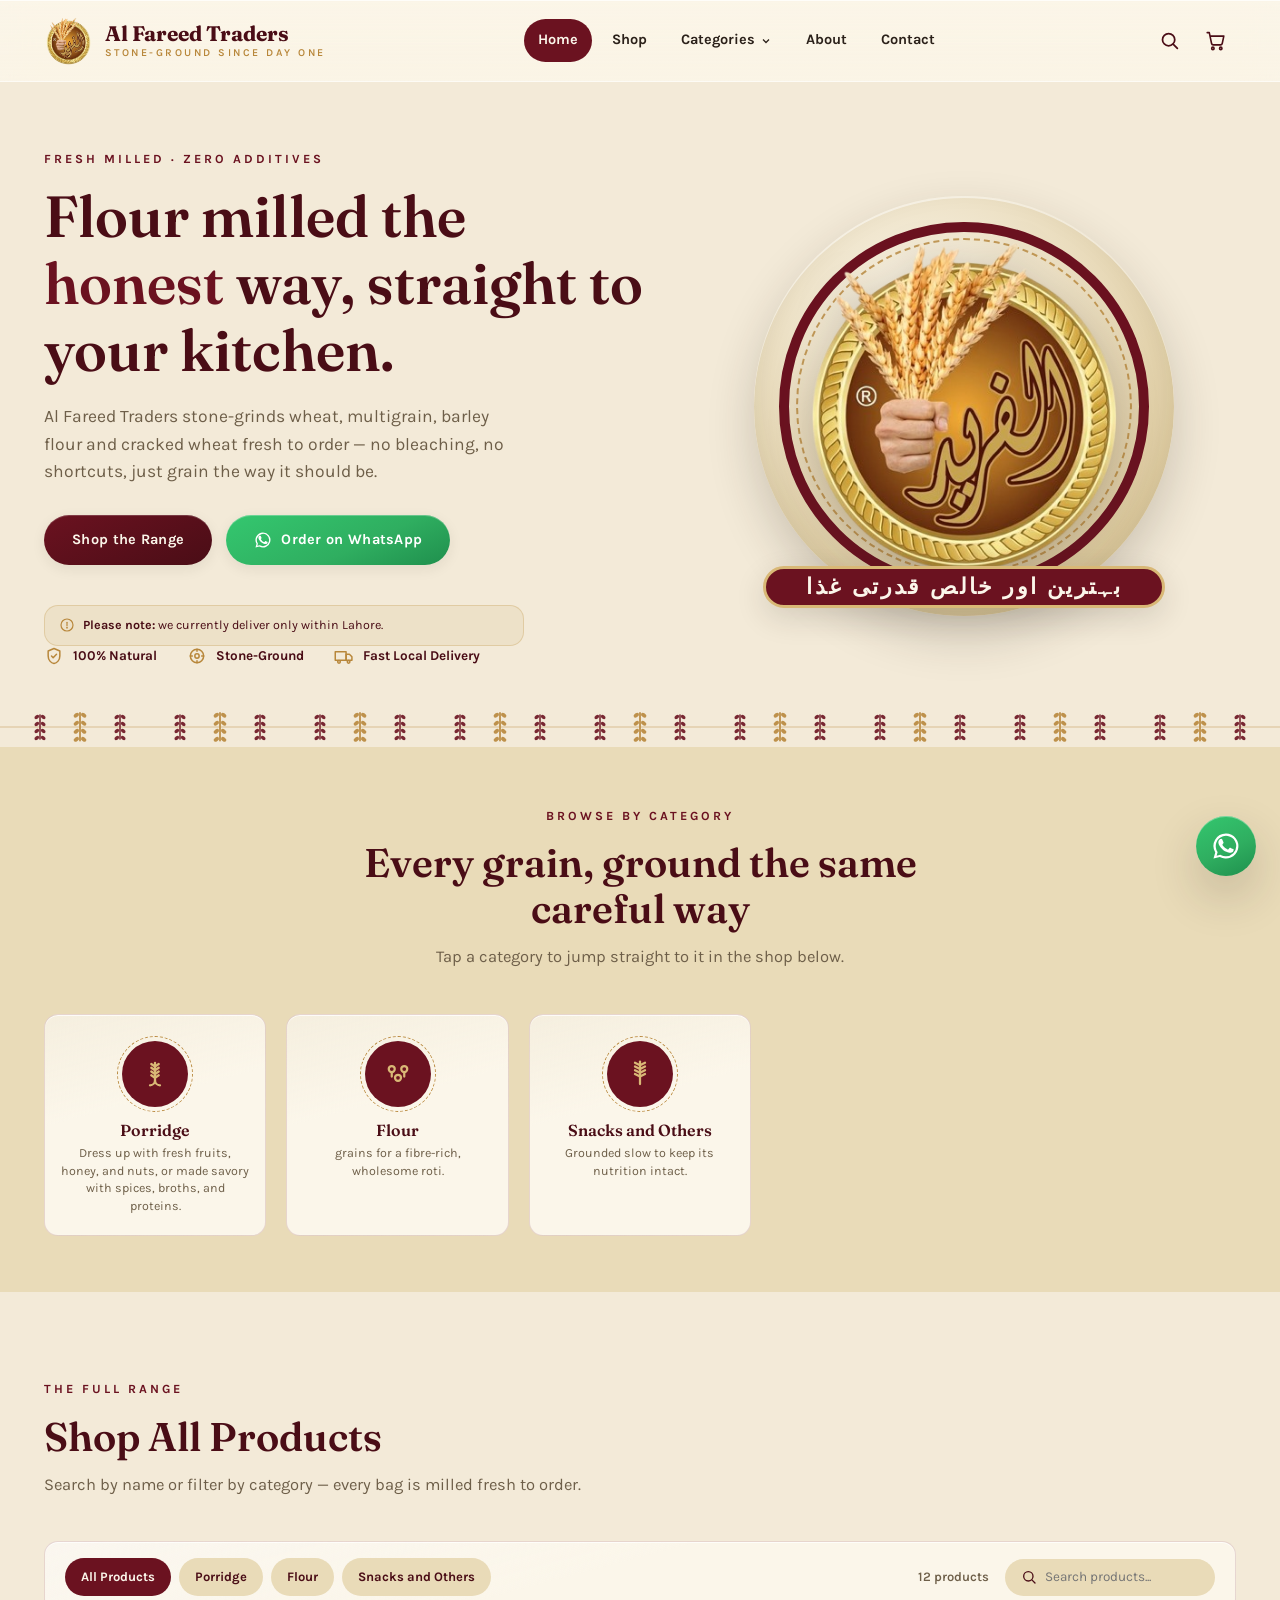
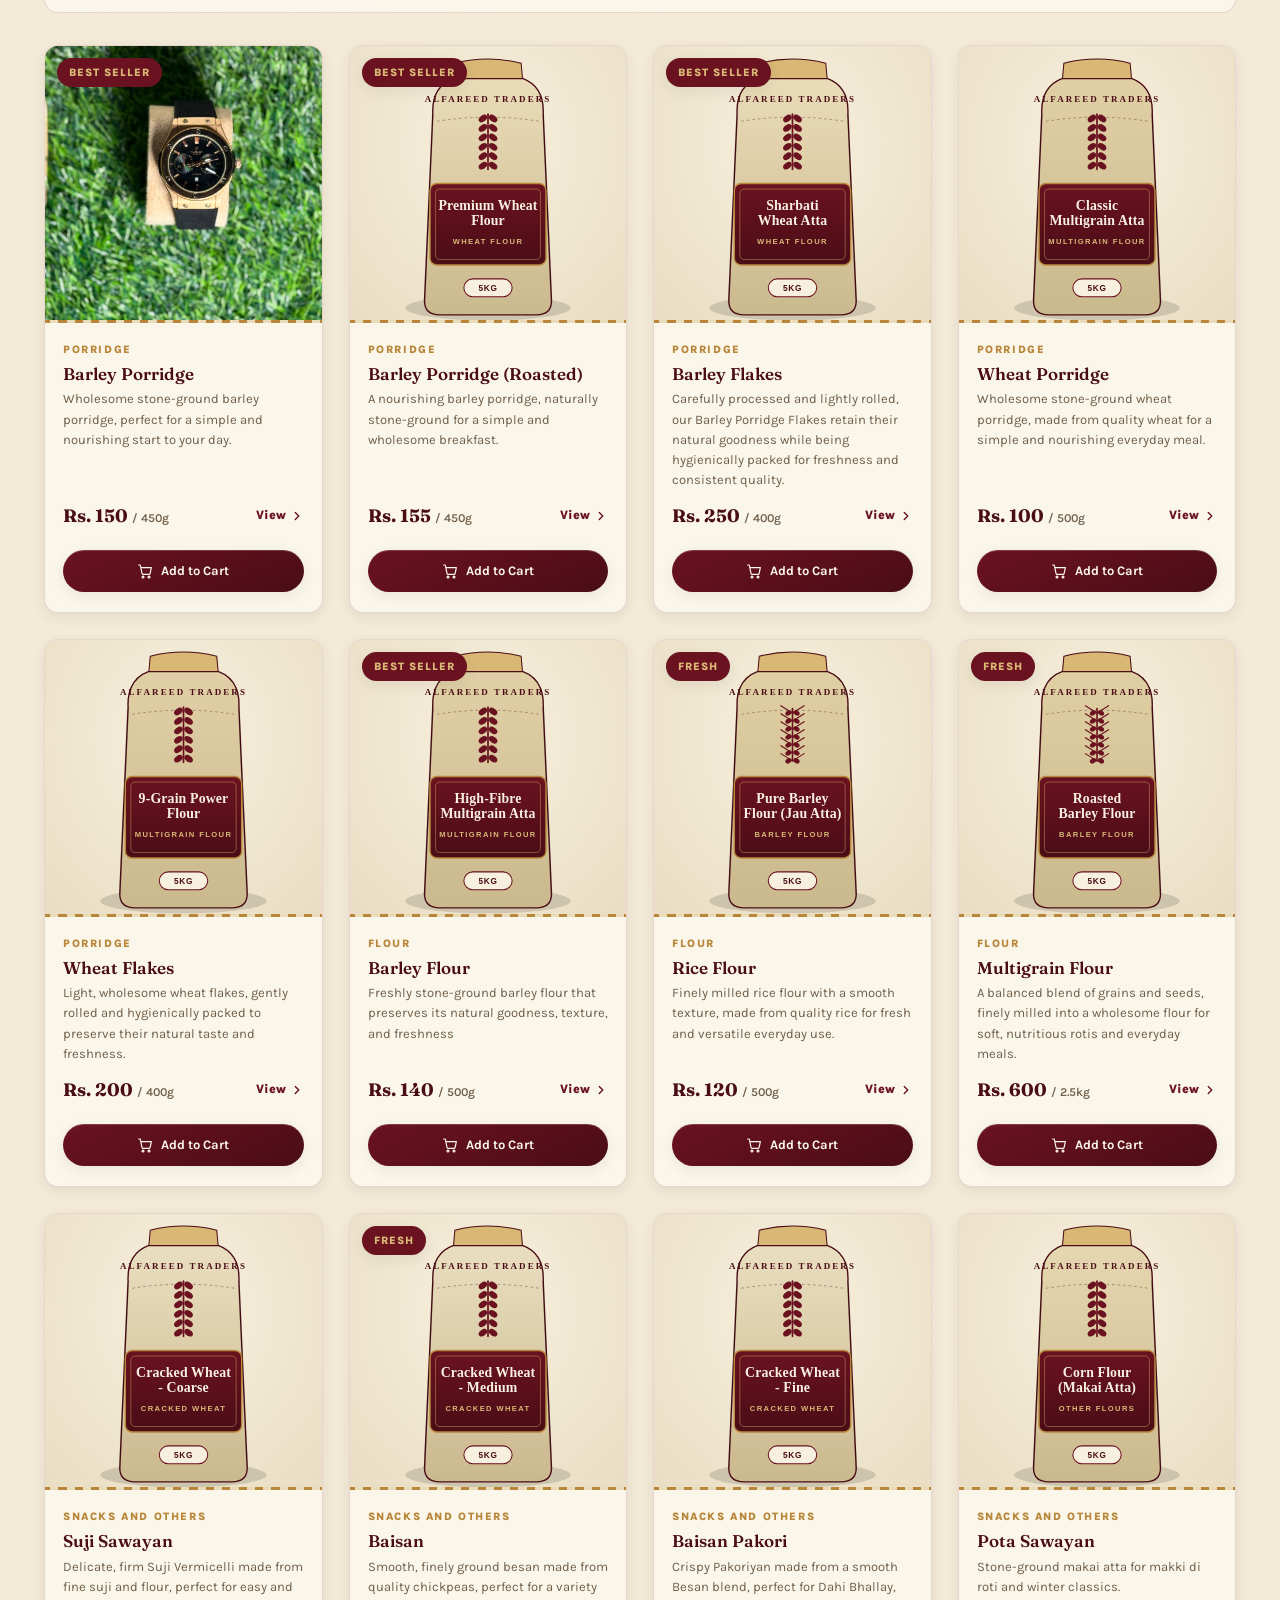
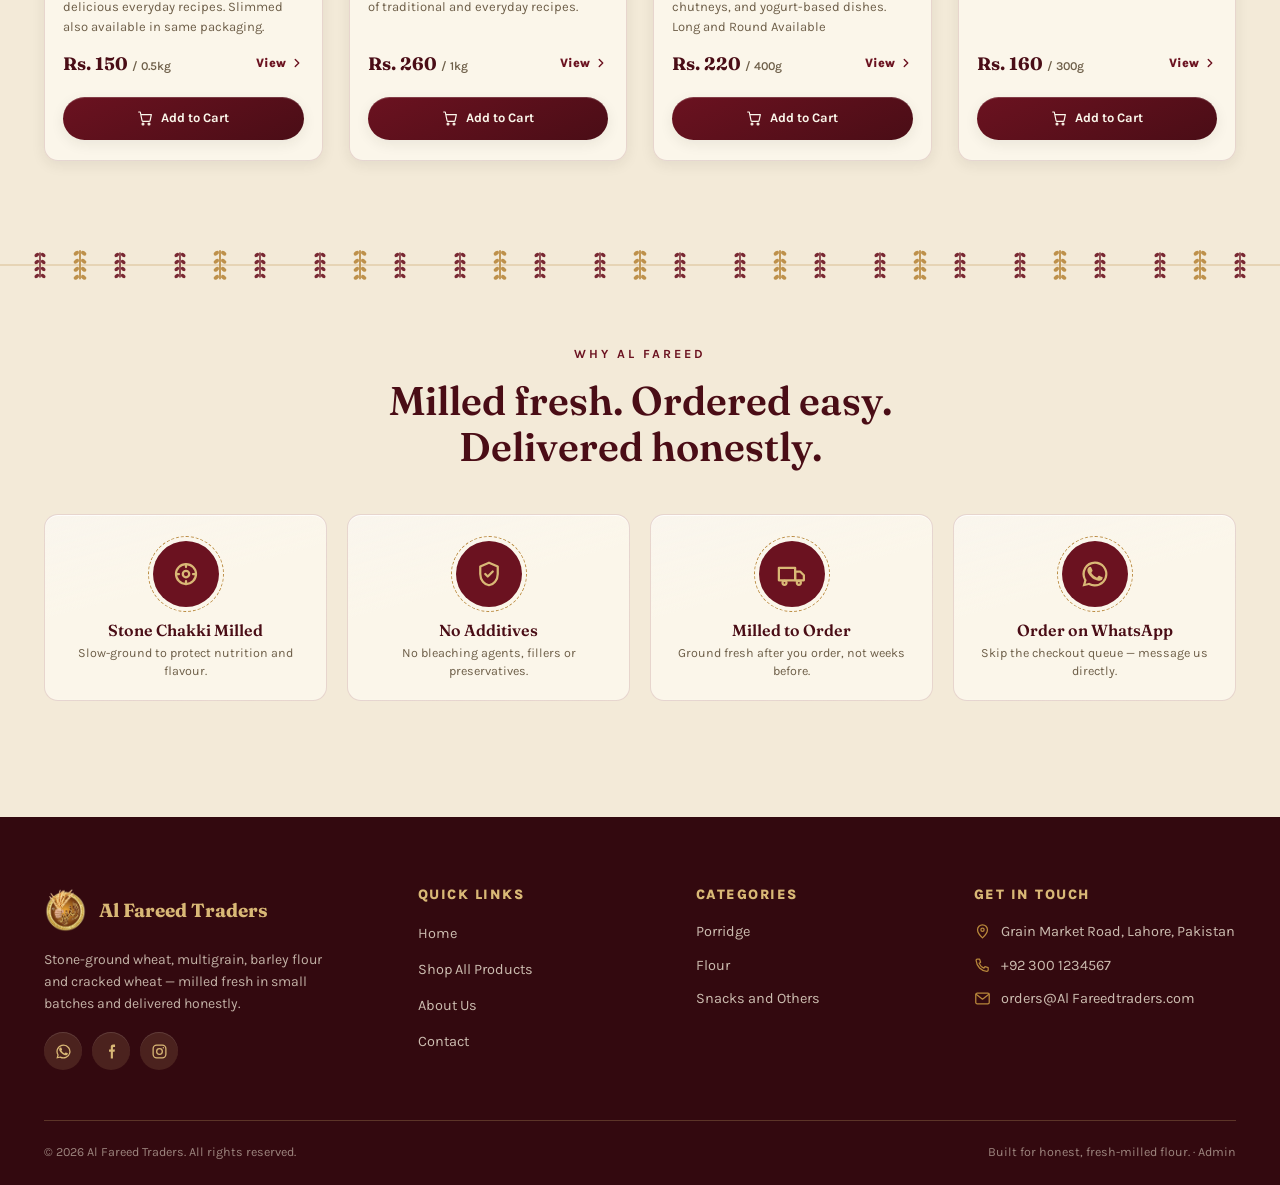
==== commit a7fdb057: "Add files via upload" ====
--- a/index.html
+++ b/index.html
@@ -105,6 +105,7 @@
     <div class="mobile-nav-cta">
       <a href="#products" class="btn btn-primary btn-block" data-close-mobile>Shop Now</a>
       <a href="#" class="btn btn-whatsapp btn-block" data-wa-general target="_blank" rel="noopener">Order on WhatsApp</a>
+      <p class="cart-note" style="margin-top:10px;">Delivery is currently available within Lahore only.</p>
     </div>
   </div>
 </div>
@@ -125,6 +126,10 @@
             Order on WhatsApp
           </a>
         </div>
+        <p class="delivery-tip">
+          <svg viewBox="0 0 24 24" fill="none" stroke="currentColor" stroke-width="1.8" stroke-linecap="round" stroke-linejoin="round"><circle cx="12" cy="12" r="9"/><path d="M12 8v5"/><circle cx="12" cy="16" r="0.5" fill="currentColor"/></svg>
+          <span><strong>Please note:</strong> we currently deliver only within Lahore.</span>
+        </p>
         <div class="trust-row">
           <span class="trust-item"><svg viewBox="0 0 24 24" fill="none" stroke="currentColor" stroke-width="1.8" stroke-linecap="round" stroke-linejoin="round"><path d="M12 3l7 3v6c0 5-3.4 8.4-7 9-3.6-.6-7-4-7-9V6l7-3z"/><path d="M9 12l2 2 4-4"/></svg> 100% Natural</span>
           <span class="trust-item"><svg viewBox="0 0 24 24" fill="none" stroke="currentColor" stroke-width="1.8" stroke-linecap="round" stroke-linejoin="round"><circle cx="12" cy="12" r="8"/><circle cx="12" cy="12" r="2.6"/><path d="M12 4v2.4M12 17.6V20M4 12h2.4M17.6 12H20"/></svg> Stone-Ground</span>
@@ -276,7 +281,10 @@
         Checkout on WhatsApp
       </a>
       <button type="button" class="btn btn-ghost btn-block" data-close-cart>Continue Shopping</button>
-      <p class="cart-note">We'll confirm your order and delivery cost on WhatsApp.</p>
+      <p class="delivery-tip cart-note">
+        <svg viewBox="0 0 24 24" fill="none" stroke="currentColor" stroke-width="1.8" stroke-linecap="round" stroke-linejoin="round"><circle cx="12" cy="12" r="9"/><path d="M12 8v5"/><circle cx="12" cy="16" r="0.5" fill="currentColor"/></svg>
+        <span><strong>Please note:</strong> delivery cost varies depending on your distance from our shop. For exact charges and delivery guidance, please checkout and speak with our team directly on WhatsApp &mdash; they'll be happy to assist you.</span>
+      </p>
     </div>
   </aside>
 </div>
--- a/css/style.css
+++ b/css/style.css
@@ -597,6 +597,19 @@
 .cart-foot .btn { margin-bottom: 10px; }
 .cart-note { font-size: 11.5px; color: var(--ink-soft); text-align: center; }
 
+.delivery-tip {
+  display: flex; align-items: flex-start; gap: 8px;
+  margin-top: 14px; padding: 10px 14px;
+  background: rgba(197,160,89,0.12); border: 1px solid rgba(197,160,89,0.35);
+  border-radius: var(--radius-md, 10px);
+  font-size: 12.5px; line-height: 1.5; color: var(--maroon-dark);
+  max-width: 480px;
+}
+.delivery-tip svg { width: 16px; height: 16px; flex-shrink: 0; margin-top: 1px; color: var(--gold); }
+.delivery-tip strong { font-weight: 700; }
+
+.cart-note.delivery-tip { max-width: none; margin-top: 10px; text-align: left; }
+
 /* ---------- 12. WHATSAPP FLOAT BUTTON ---------- */
 .wa-float {
   position: fixed; bottom: 24px; right: 24px; width: 60px; height: 60px; border-radius: 50%;
@@ -675,16 +688,16 @@
   .nav-search-form.is-open { width: 160px; }
   .navbar { height: auto; min-height: var(--nav-h); }
   .navbar .container { padding-top: 10px; padding-bottom: 10px; gap: 10px; }
-  .brand { gap: 8px; }
+  .brand { gap: 8px; flex-shrink: 1; min-width: 0; }
   .brand img { height: 38px; }
-  .brand-name { font-size: 15.5px; max-width: 40vw; }
+  .brand-name { font-size: 15.5px; }
   .nav-actions { gap: 0; }
 }
 
 @media (max-width: 600px) {
   .container { padding: 0 16px; }
-  .brand-name small { display: none; }
-  .brand-name { max-width: 34vw; }
+  .brand-name small { font-size: 8.5px; letter-spacing: 1.5px; }
+  .brand-name { font-size: 14px; }
   .nav-search-form.is-open { width: 130px; }
   .product-grid { grid-template-columns: repeat(2, 1fr); gap: 14px; }
   .pc-body { padding: 12px 12px 14px; gap: 4px; }
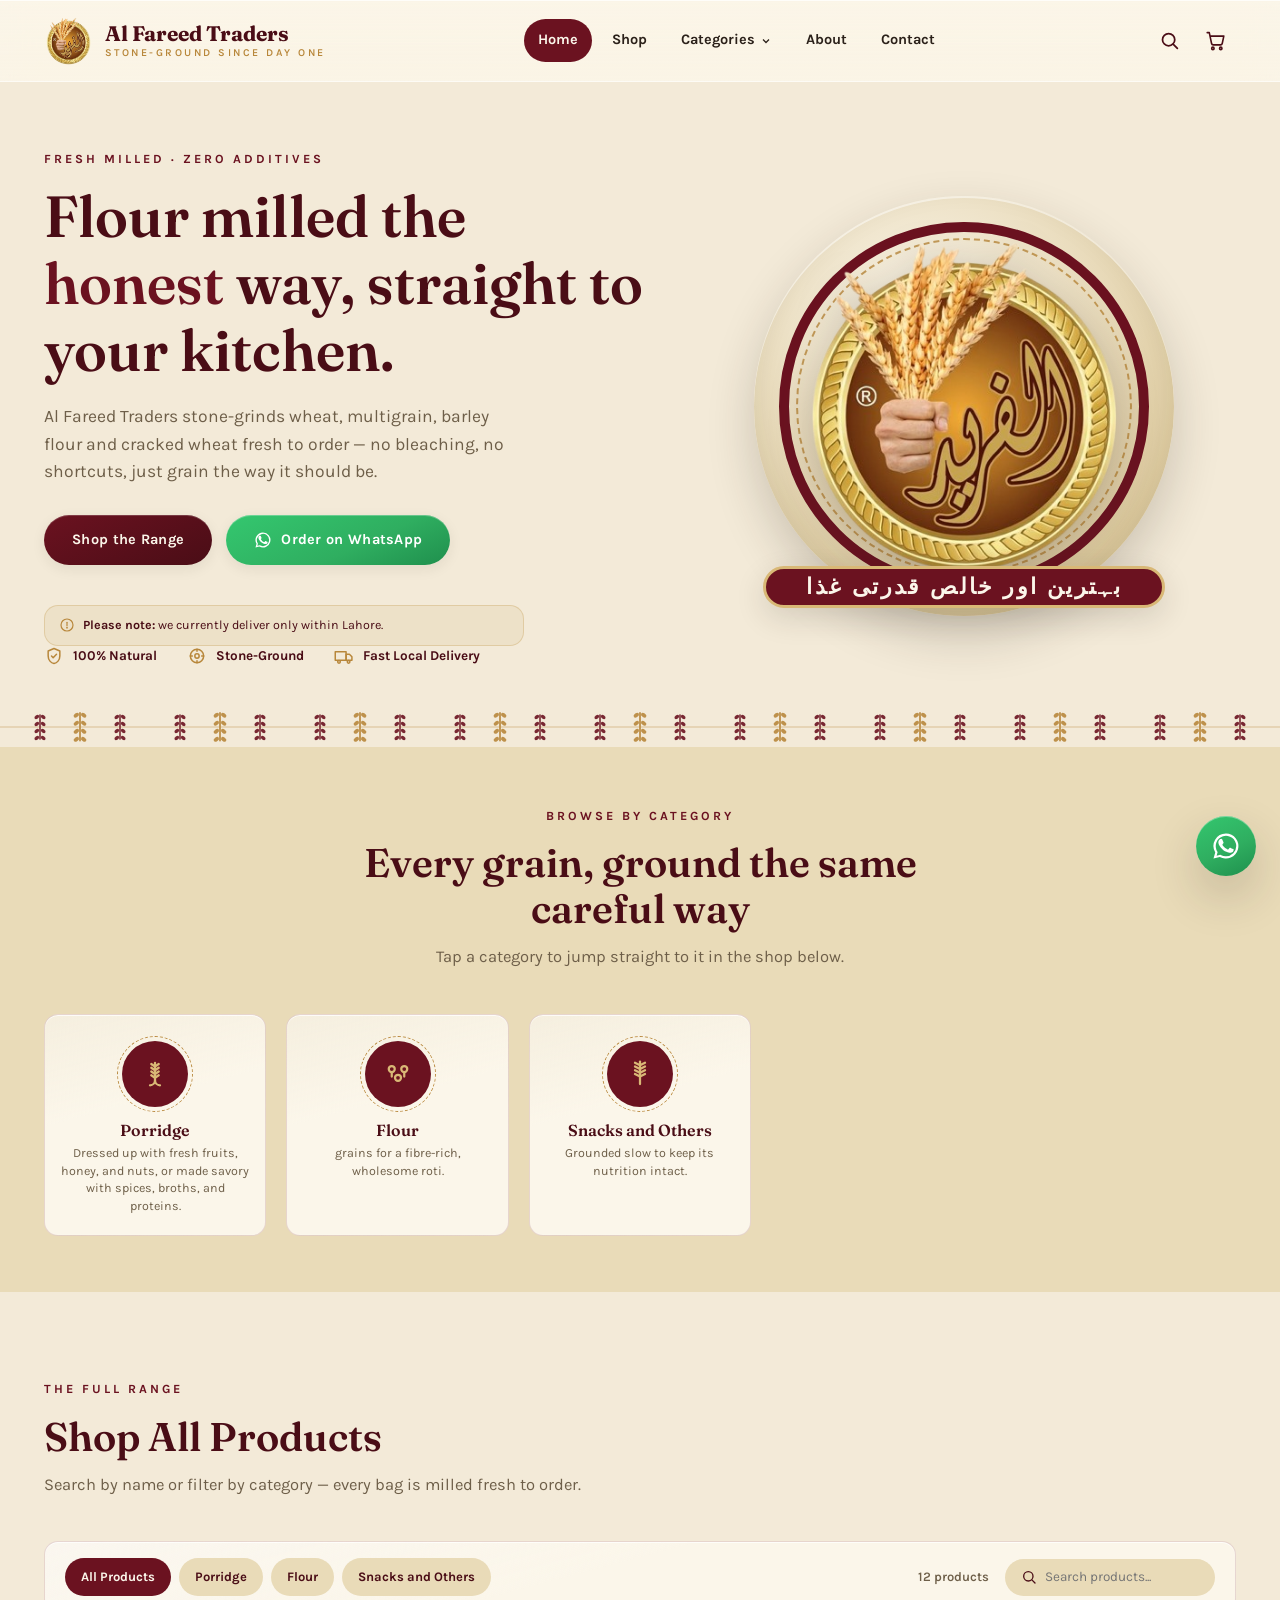
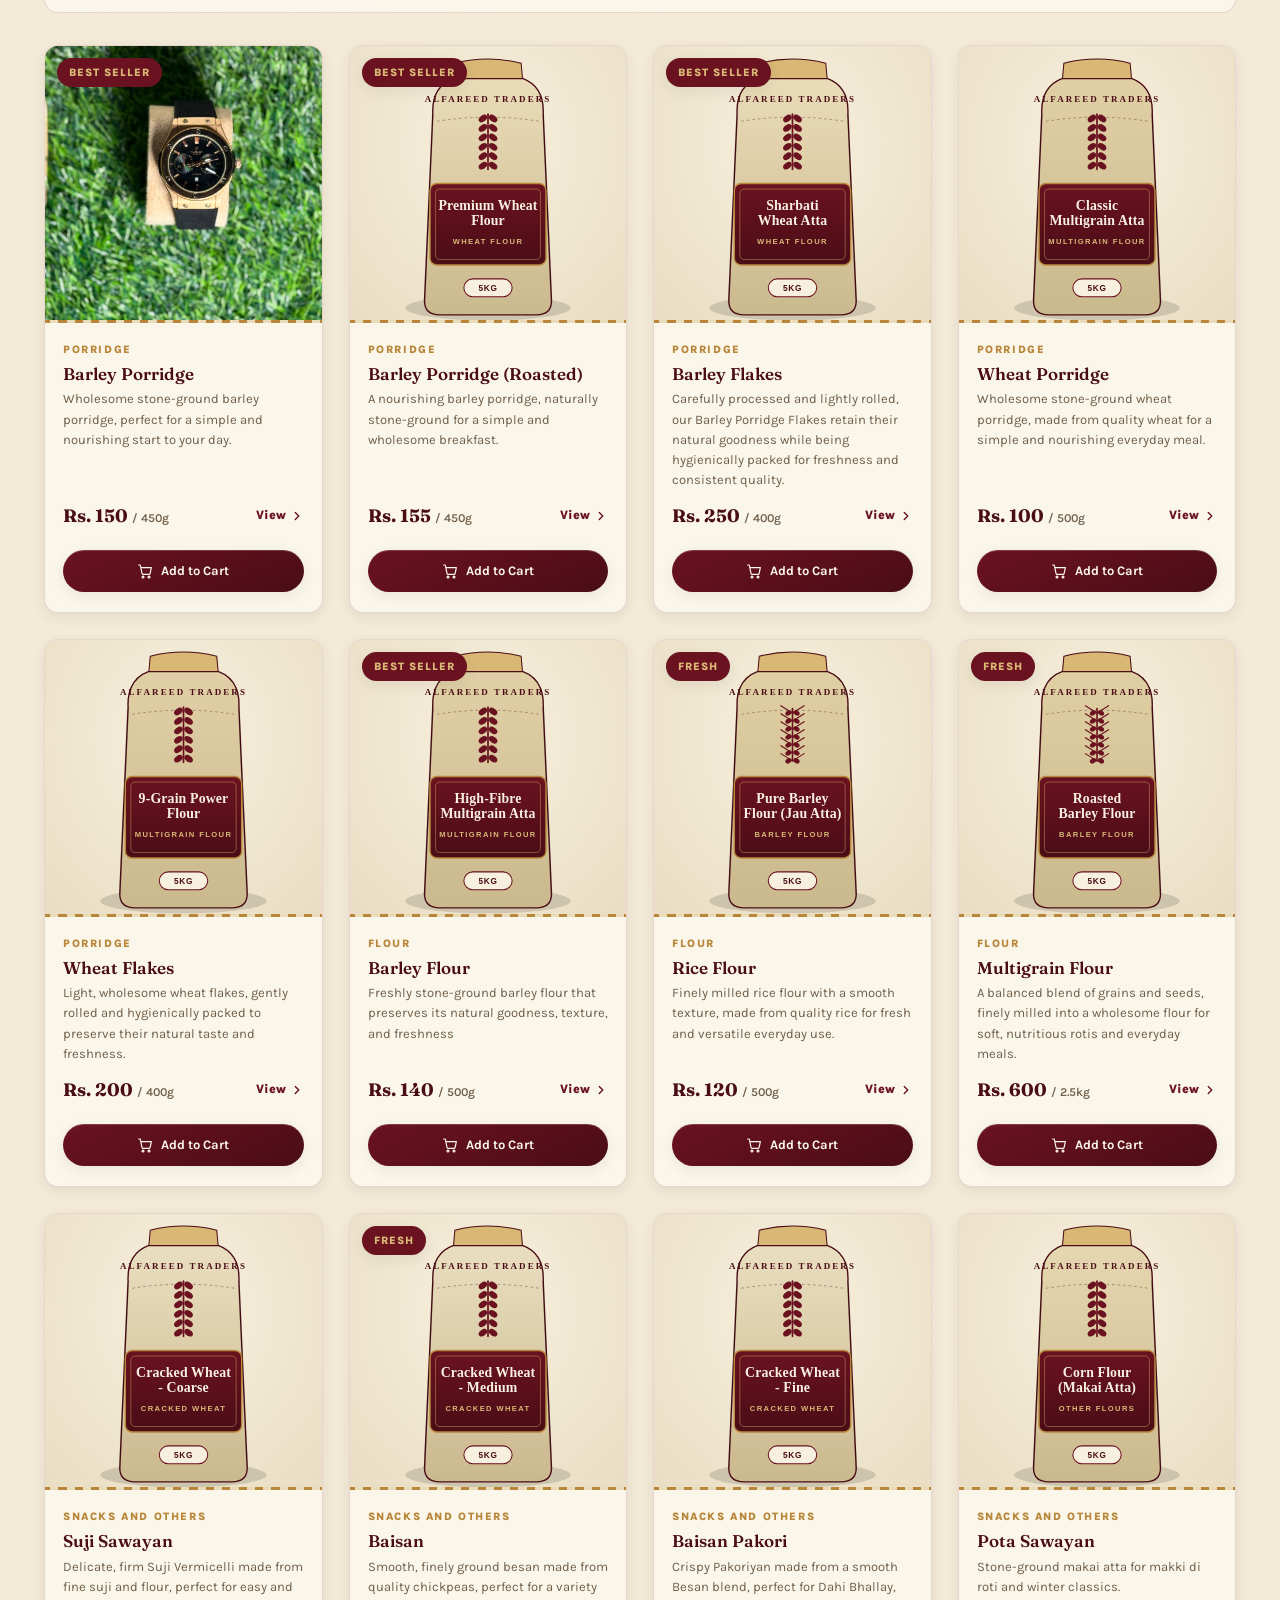
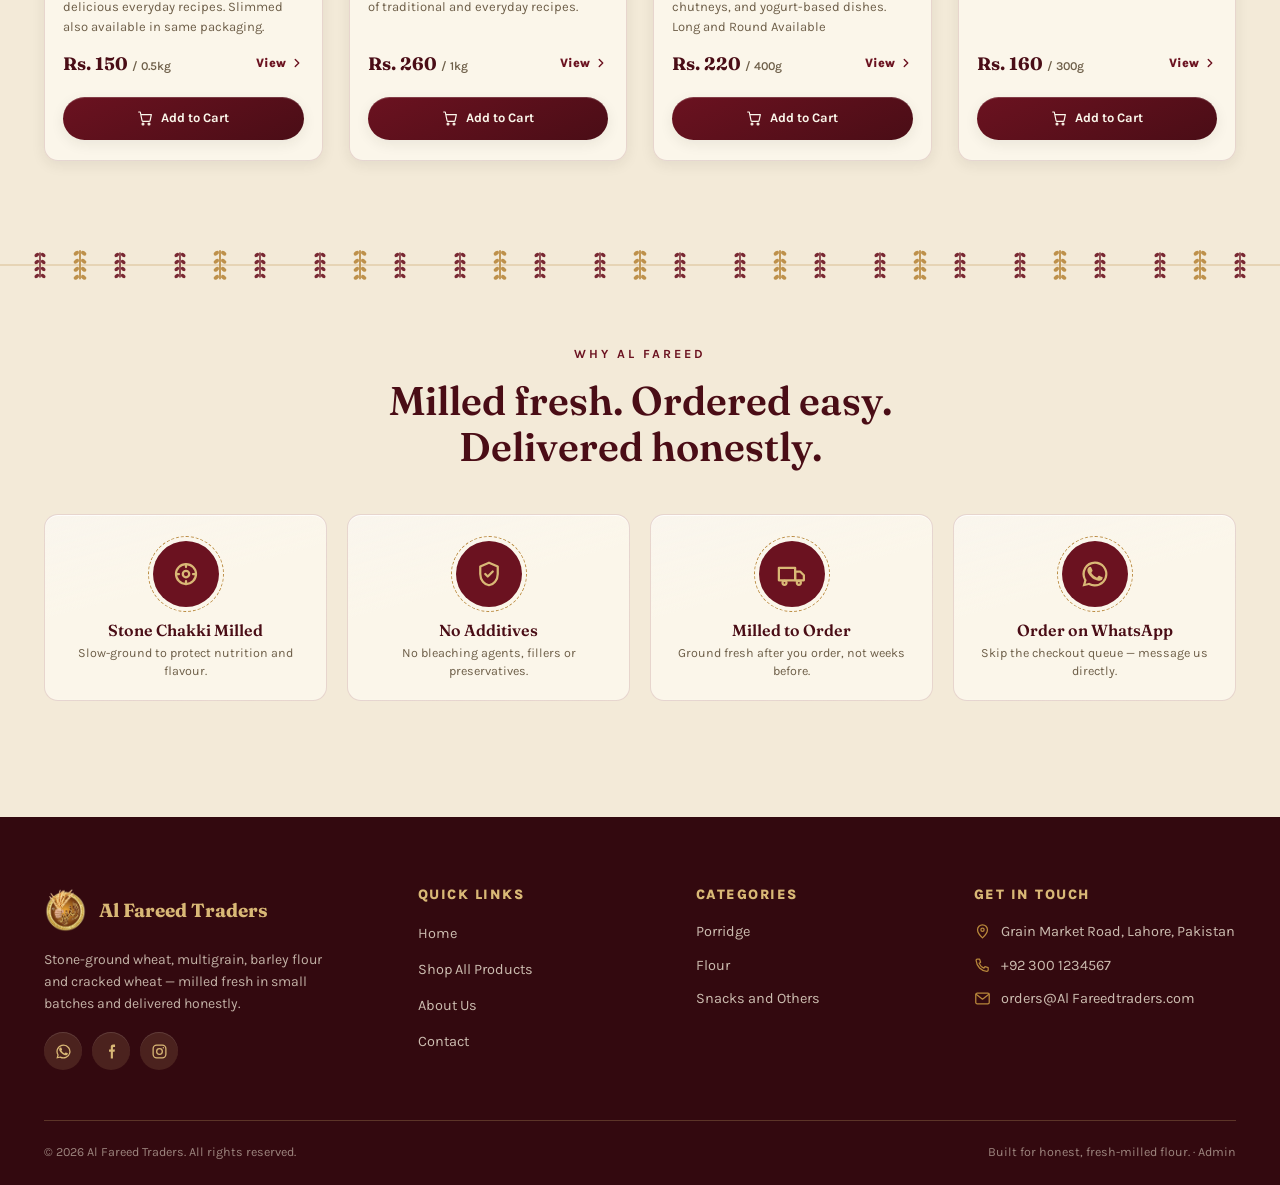
==== commit ddbe6984: "Add files via upload" ====
--- a/index.html
+++ b/index.html
@@ -231,8 +231,8 @@
         <p>Stone-ground wheat, multigrain, barley flour and cracked wheat &mdash; milled fresh in small batches and delivered honestly.</p>
         <div class="footer-social">
           <a href="#" data-wa-general target="_blank" rel="noopener" aria-label="WhatsApp"><svg viewBox="0 0 24 24" fill="currentColor"><path d="M17.5 14.4c-.3-.1-1.7-.9-2-1-.3-.1-.5-.1-.7.1-.2.3-.8 1-.9 1.1-.2.2-.3.2-.6.1-.3-.1-1.3-.5-2.4-1.5-.9-.8-1.5-1.8-1.7-2.1-.2-.3 0-.5.1-.6.1-.1.3-.3.4-.5.1-.1.2-.3.3-.4.1-.2 0-.4 0-.5 0-.1-.7-1.7-1-2.3-.3-.6-.5-.5-.7-.5h-.6c-.2 0-.5.1-.8.4-.3.3-1 1-1 2.4s1.1 2.8 1.2 3c.1.2 2.1 3.3 5.2 4.5.7.3 1.3.5 1.7.6.7.2 1.4.2 1.9.1.6-.1 1.7-.7 2-1.4.2-.7.2-1.2.2-1.4-.1-.1-.3-.2-.6-.3z"/><path d="M12 2a10 10 0 0 0-8.6 15.1L2 22l5-1.3A10 10 0 1 0 12 2zm0 18.2a8.2 8.2 0 0 1-4.2-1.1l-.3-.2-3 .8.8-2.9-.2-.3A8.2 8.2 0 1 1 20.2 12 8.2 8.2 0 0 1 12 20.2z"/></svg></a>
-          <a href="https://facebook.com/" target="_blank" rel="noopener" aria-label="Facebook"><svg viewBox="0 0 24 24" fill="currentColor"><path d="M14 9V6.5c0-.8.5-1 .9-1H17V2h-2.7C11.9 2 11 3.7 11 5.7V9H8.5v3.5H11V22h3v-9.5h2.4l.4-3.5H14z"/></svg></a>
-          <a href="https://instagram.com/" target="_blank" rel="noopener" aria-label="Instagram"><svg viewBox="0 0 24 24" fill="none" stroke="currentColor" stroke-width="1.8"><rect x="3" y="3" width="18" height="18" rx="5"/><circle cx="12" cy="12" r="4"/><circle cx="17.4" cy="6.6" r="1" fill="currentColor" stroke="none"/></svg></a>
+          <a href="https://facebook.com/" data-social="facebook" target="_blank" rel="noopener" aria-label="Facebook"><svg viewBox="0 0 24 24" fill="currentColor"><path d="M14 9V6.5c0-.8.5-1 .9-1H17V2h-2.7C11.9 2 11 3.7 11 5.7V9H8.5v3.5H11V22h3v-9.5h2.4l.4-3.5H14z"/></svg></a>
+          <a href="https://instagram.com/" data-social="instagram" target="_blank" rel="noopener" aria-label="Instagram"><svg viewBox="0 0 24 24" fill="none" stroke="currentColor" stroke-width="1.8"><rect x="3" y="3" width="18" height="18" rx="5"/><circle cx="12" cy="12" r="4"/><circle cx="17.4" cy="6.6" r="1" fill="currentColor" stroke="none"/></svg></a>
         </div>
       </div>
       <div class="footer-col">
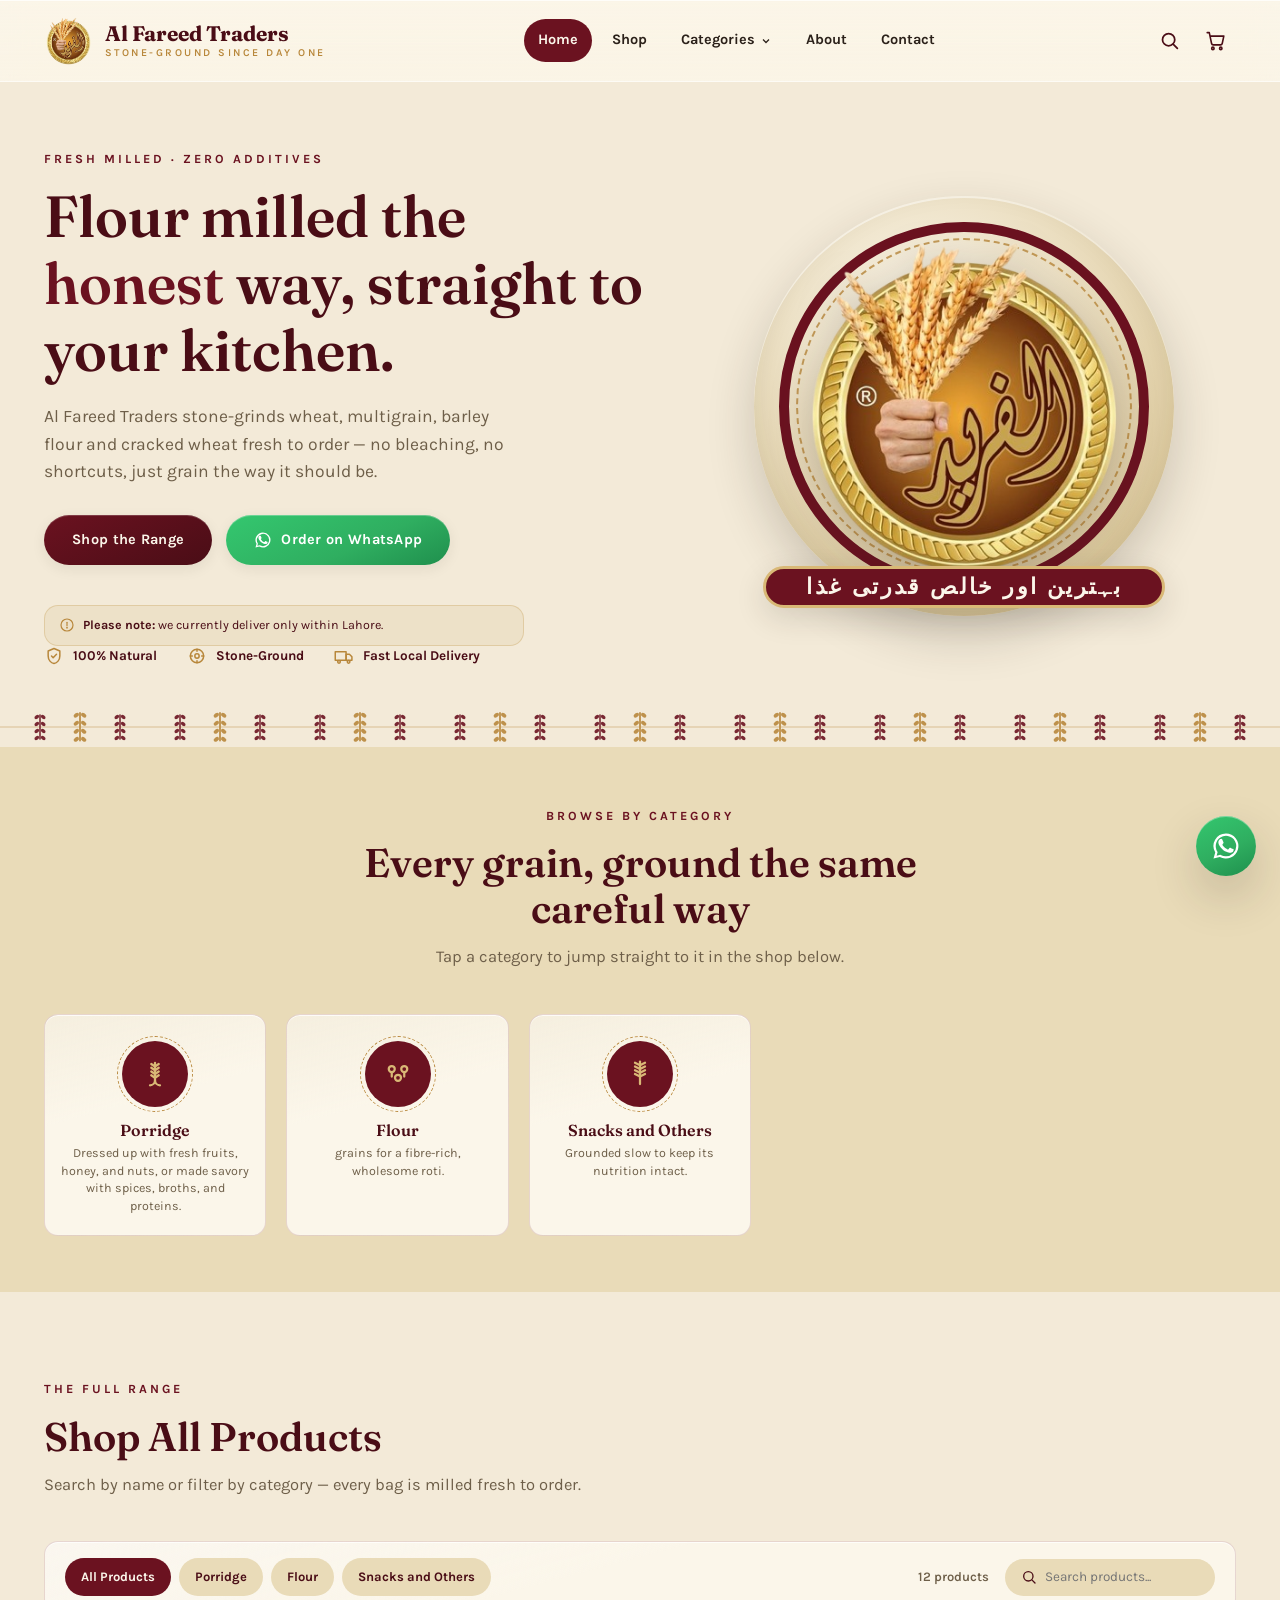
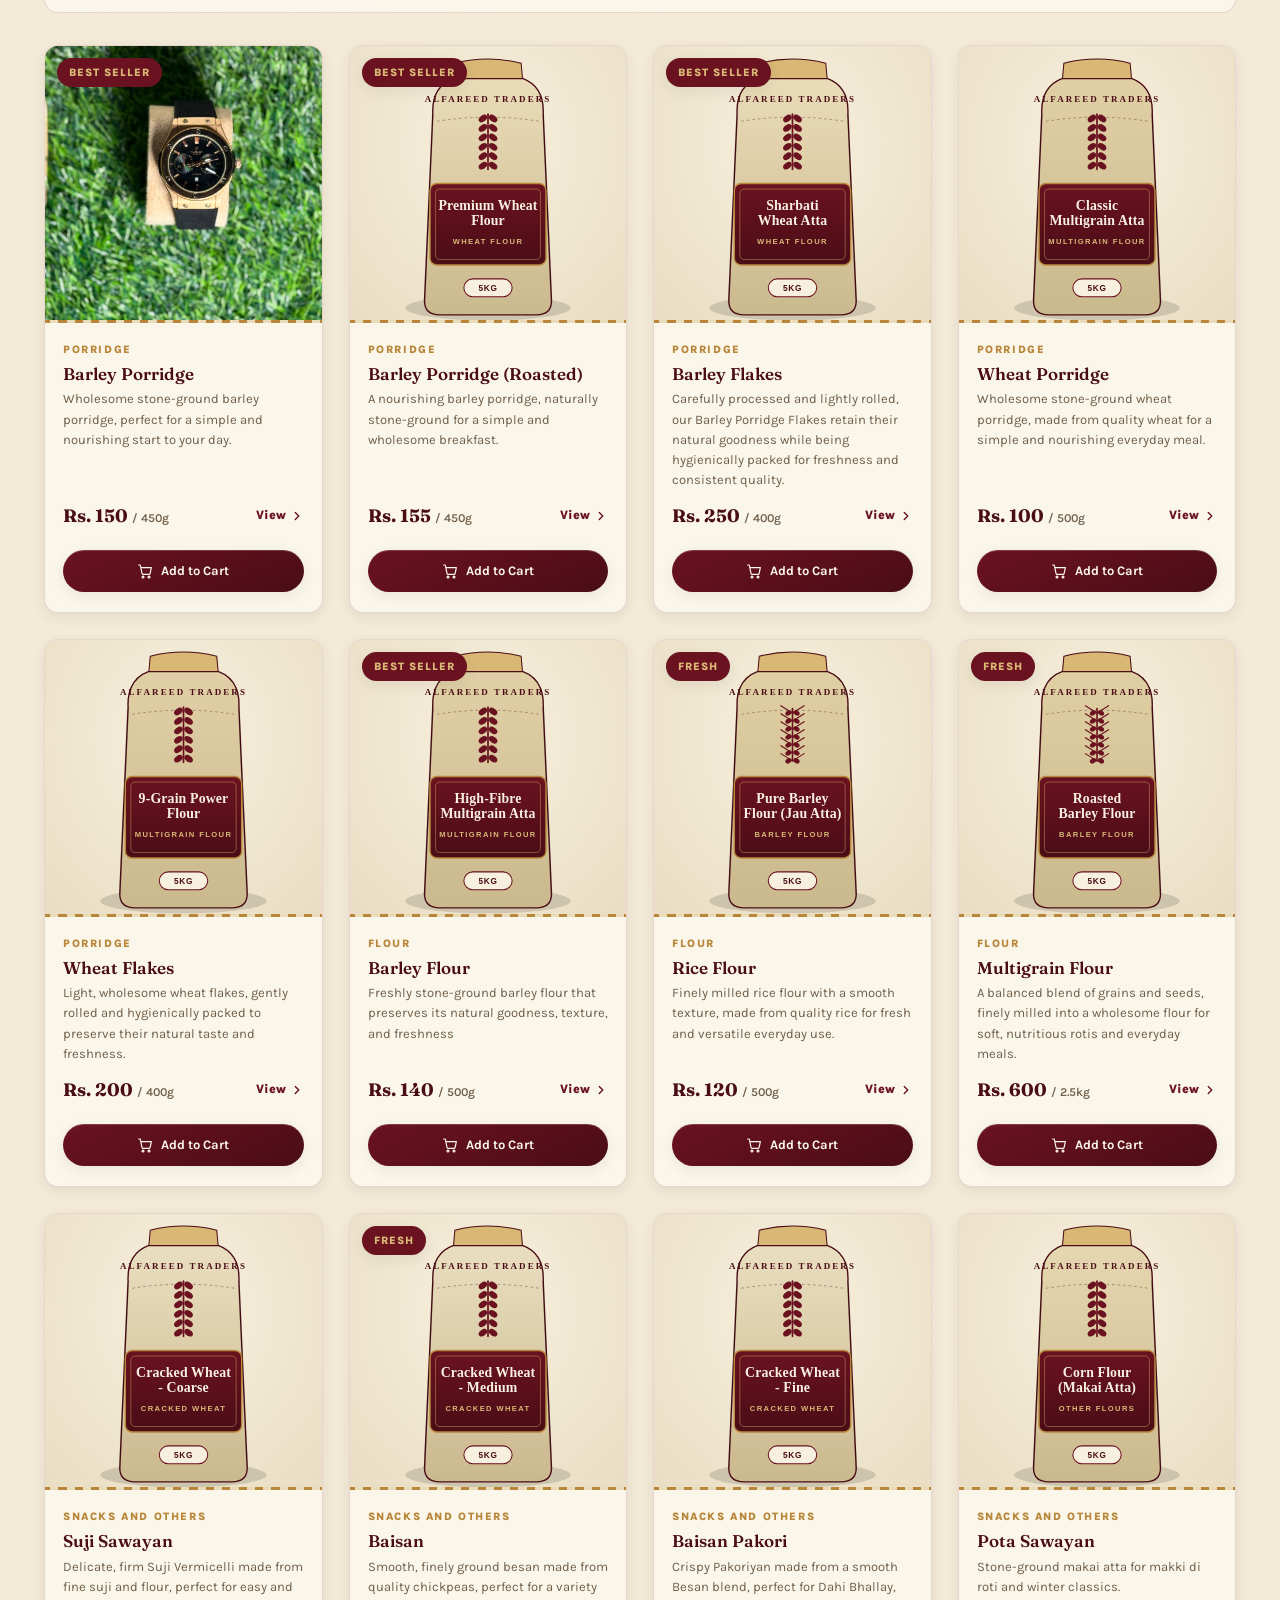
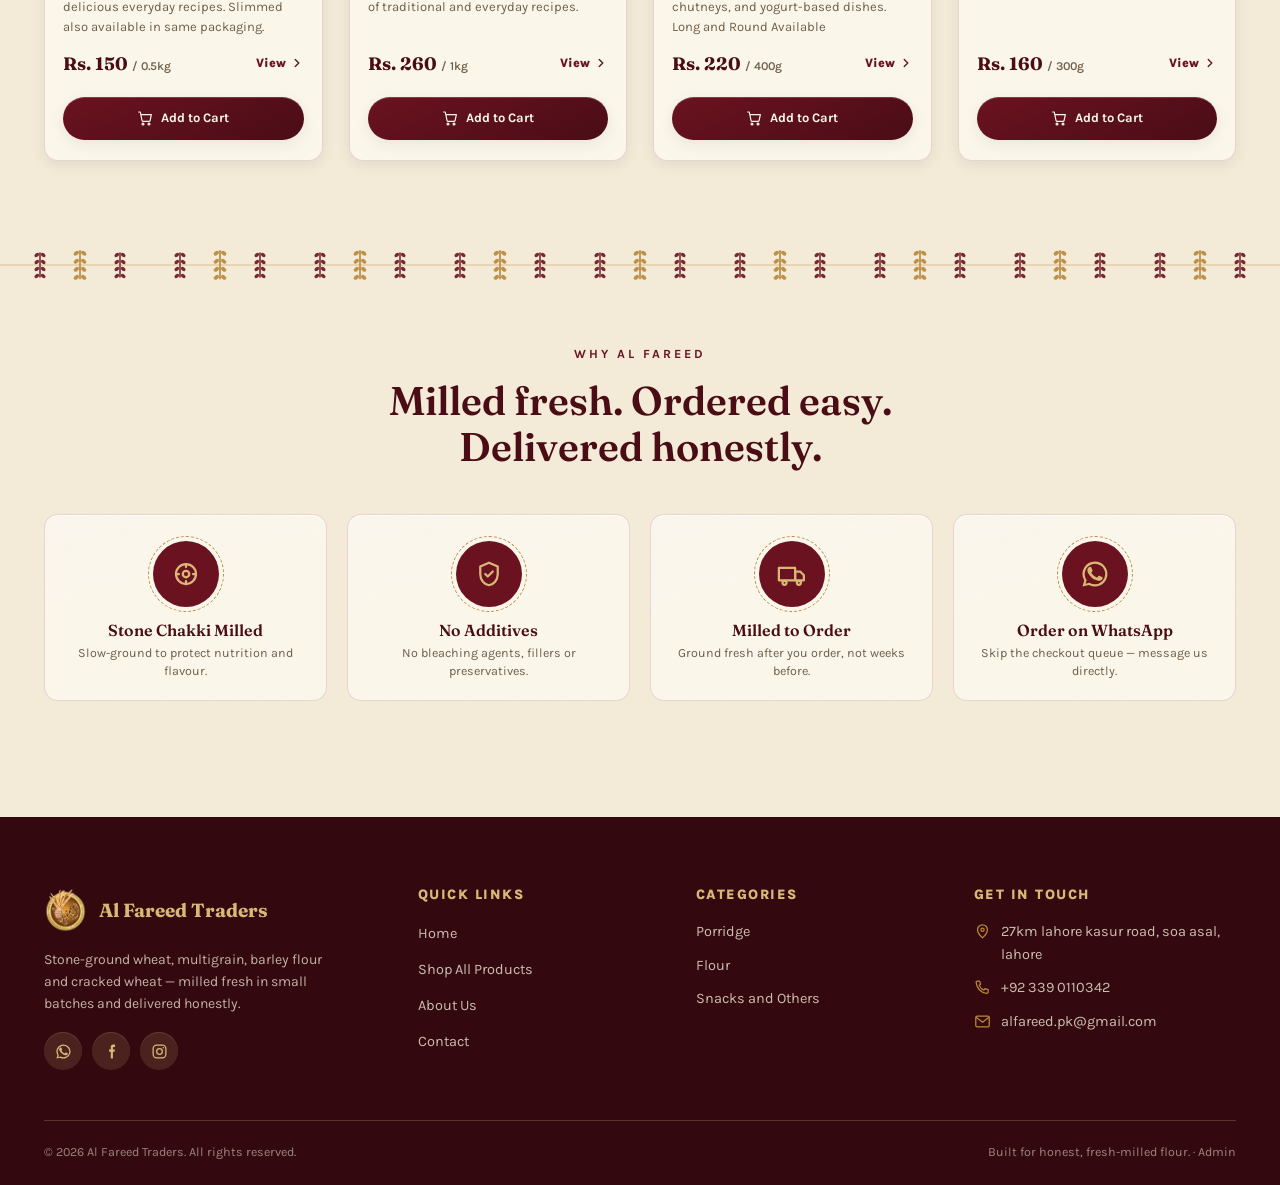
==== commit d65c010e: "Add files via upload" ====
--- a/index.html
+++ b/index.html
@@ -251,9 +251,9 @@
       <div class="footer-col">
         <h4>Get in Touch</h4>
         <ul class="footer-contact">
-          <li><svg viewBox="0 0 24 24" fill="none" stroke="currentColor" stroke-width="1.8" stroke-linecap="round" stroke-linejoin="round"><path d="M12 21s-7-6.3-7-11.5A7 7 0 0 1 19 9.5C19 14.7 12 21 12 21z"/><circle cx="12" cy="9.5" r="2.3"/></svg><span>Grain Market Road, Lahore, Pakistan</span></li>
-          <li><svg viewBox="0 0 24 24" fill="none" stroke="currentColor" stroke-width="1.8" stroke-linecap="round" stroke-linejoin="round"><path d="M4.5 3h3.4l1.4 4.5-2 1.5a12 12 0 0 0 6.7 6.7l1.5-2 4.5 1.4v3.4c0 1-.9 1.8-1.9 1.7-8-.6-14.4-7-15-15C2.7 3.9 3.5 3 4.5 3z"/></svg><span>+92 300 1234567</span></li>
-          <li><svg viewBox="0 0 24 24" fill="none" stroke="currentColor" stroke-width="1.8" stroke-linecap="round" stroke-linejoin="round"><rect x="2.5" y="4.5" width="19" height="15" rx="2"/><path d="M3 6l9 7 9-7"/></svg><span>orders@Al Fareedtraders.com</span></li>
+          <li><svg viewBox="0 0 24 24" fill="none" stroke="currentColor" stroke-width="1.8" stroke-linecap="round" stroke-linejoin="round"><path d="M12 21s-7-6.3-7-11.5A7 7 0 0 1 19 9.5C19 14.7 12 21 12 21z"/><circle cx="12" cy="9.5" r="2.3"/></svg><span>27km lahore kasur road, soa asal, lahore</span></li>
+          <li><svg viewBox="0 0 24 24" fill="none" stroke="currentColor" stroke-width="1.8" stroke-linecap="round" stroke-linejoin="round"><path d="M4.5 3h3.4l1.4 4.5-2 1.5a12 12 0 0 0 6.7 6.7l1.5-2 4.5 1.4v3.4c0 1-.9 1.8-1.9 1.7-8-.6-14.4-7-15-15C2.7 3.9 3.5 3 4.5 3z"/></svg><span>+92 339 0110342</span></li>
+          <li><svg viewBox="0 0 24 24" fill="none" stroke="currentColor" stroke-width="1.8" stroke-linecap="round" stroke-linejoin="round"><rect x="2.5" y="4.5" width="19" height="15" rx="2"/><path d="M3 6l9 7 9-7"/></svg><span>alfareed.pk@gmail.com</span></li>
         </ul>
       </div>
     </div>
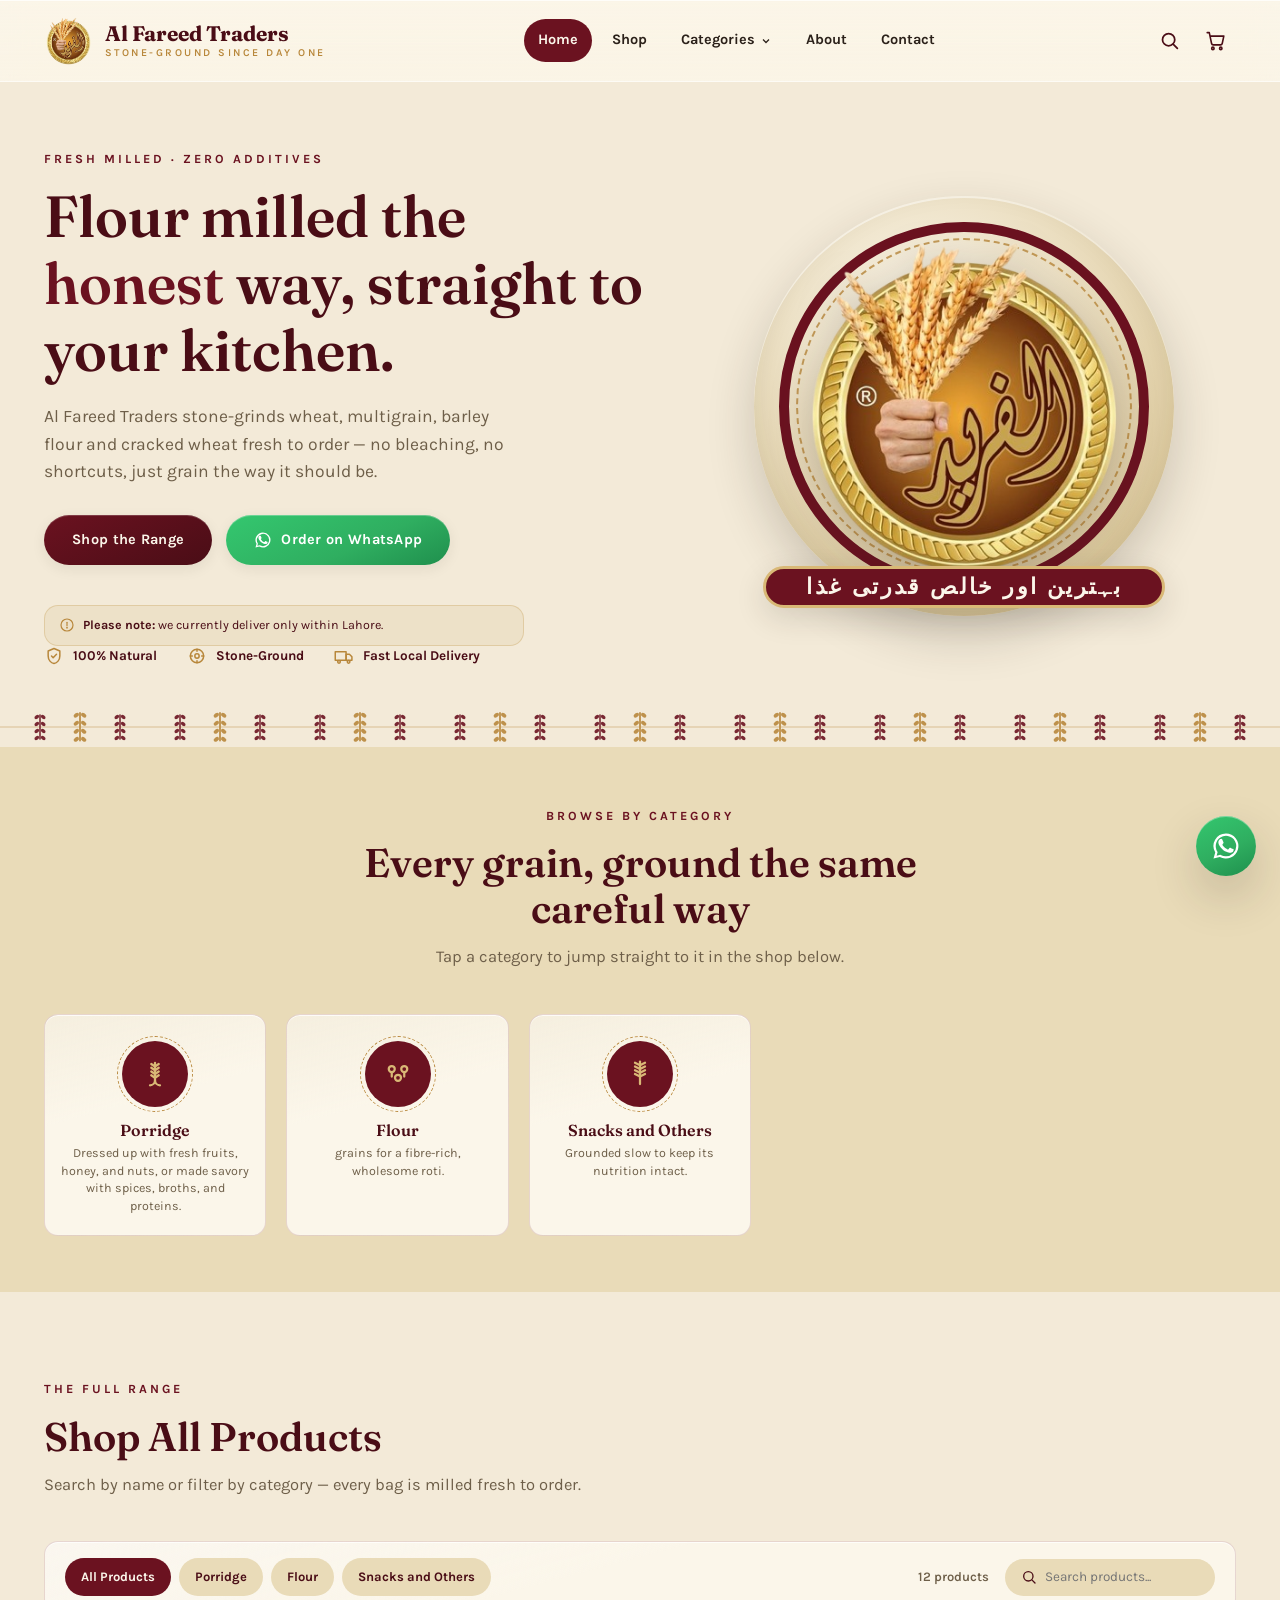
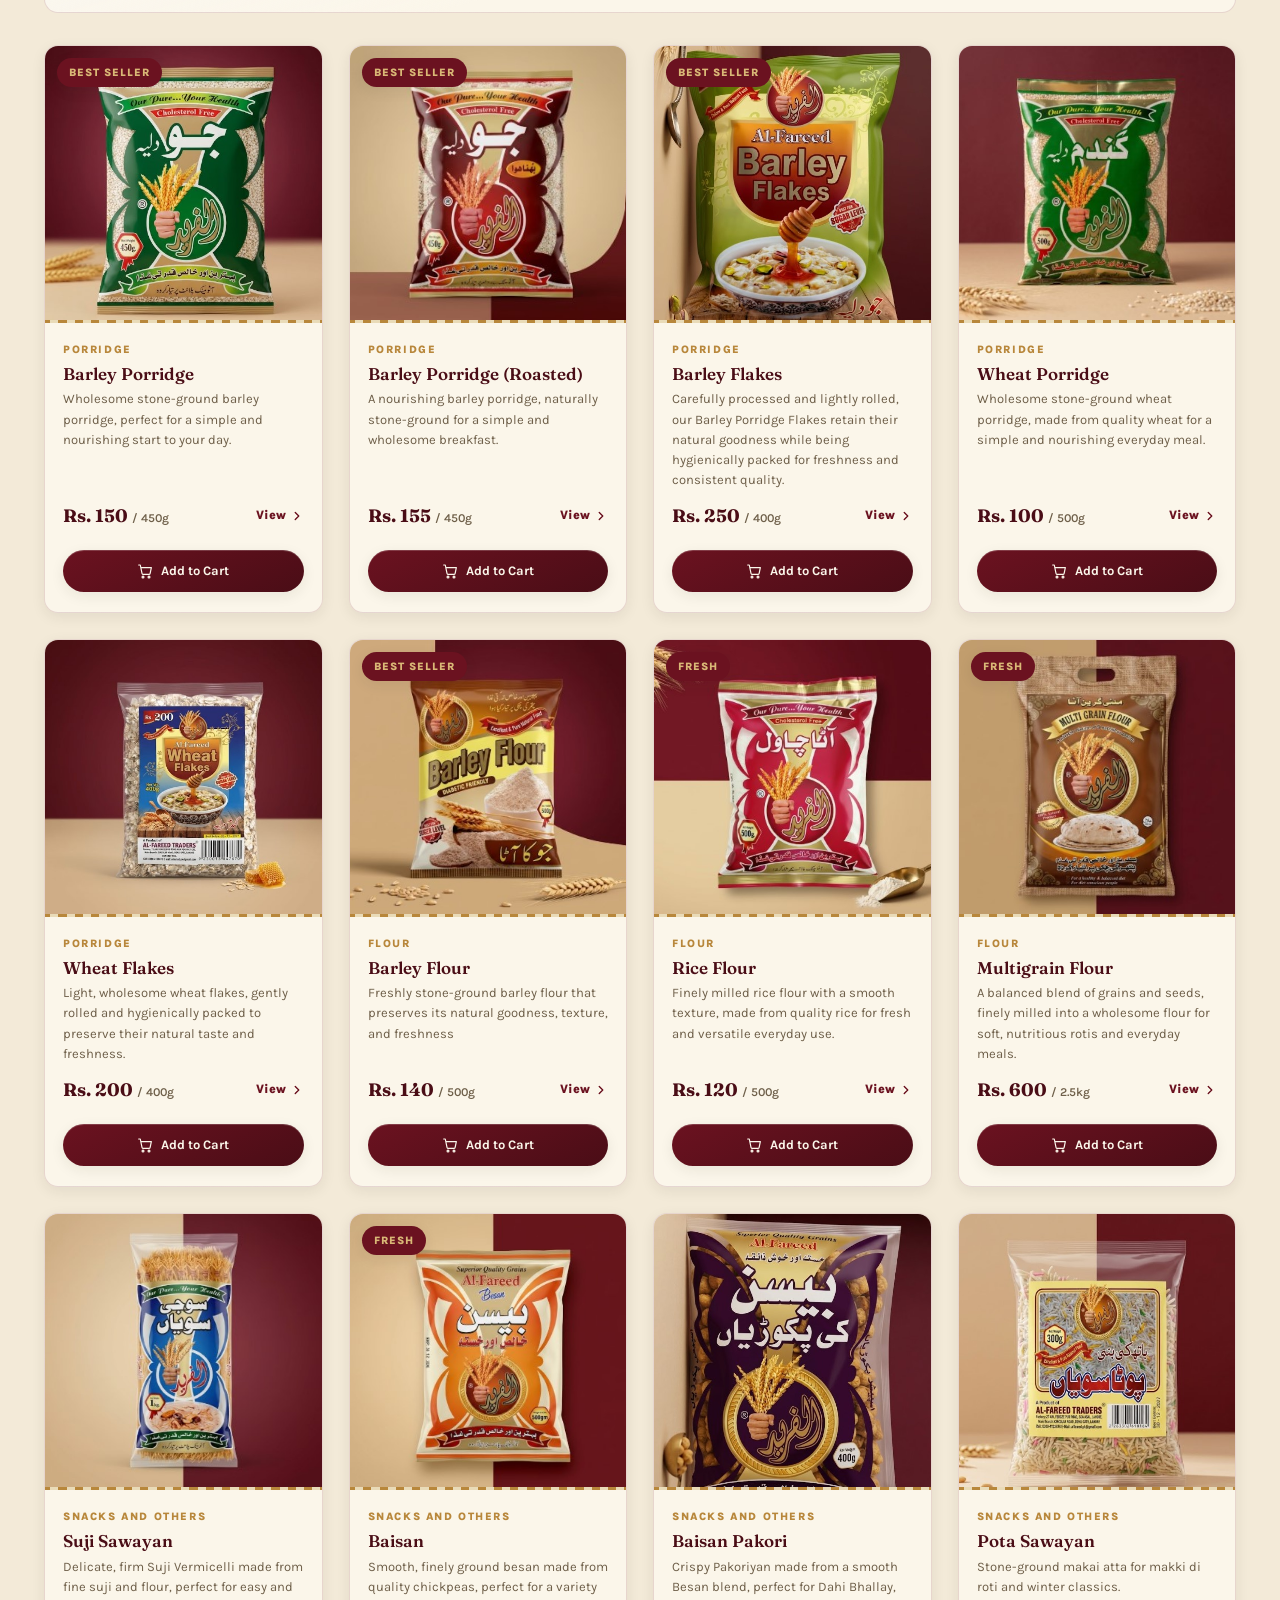
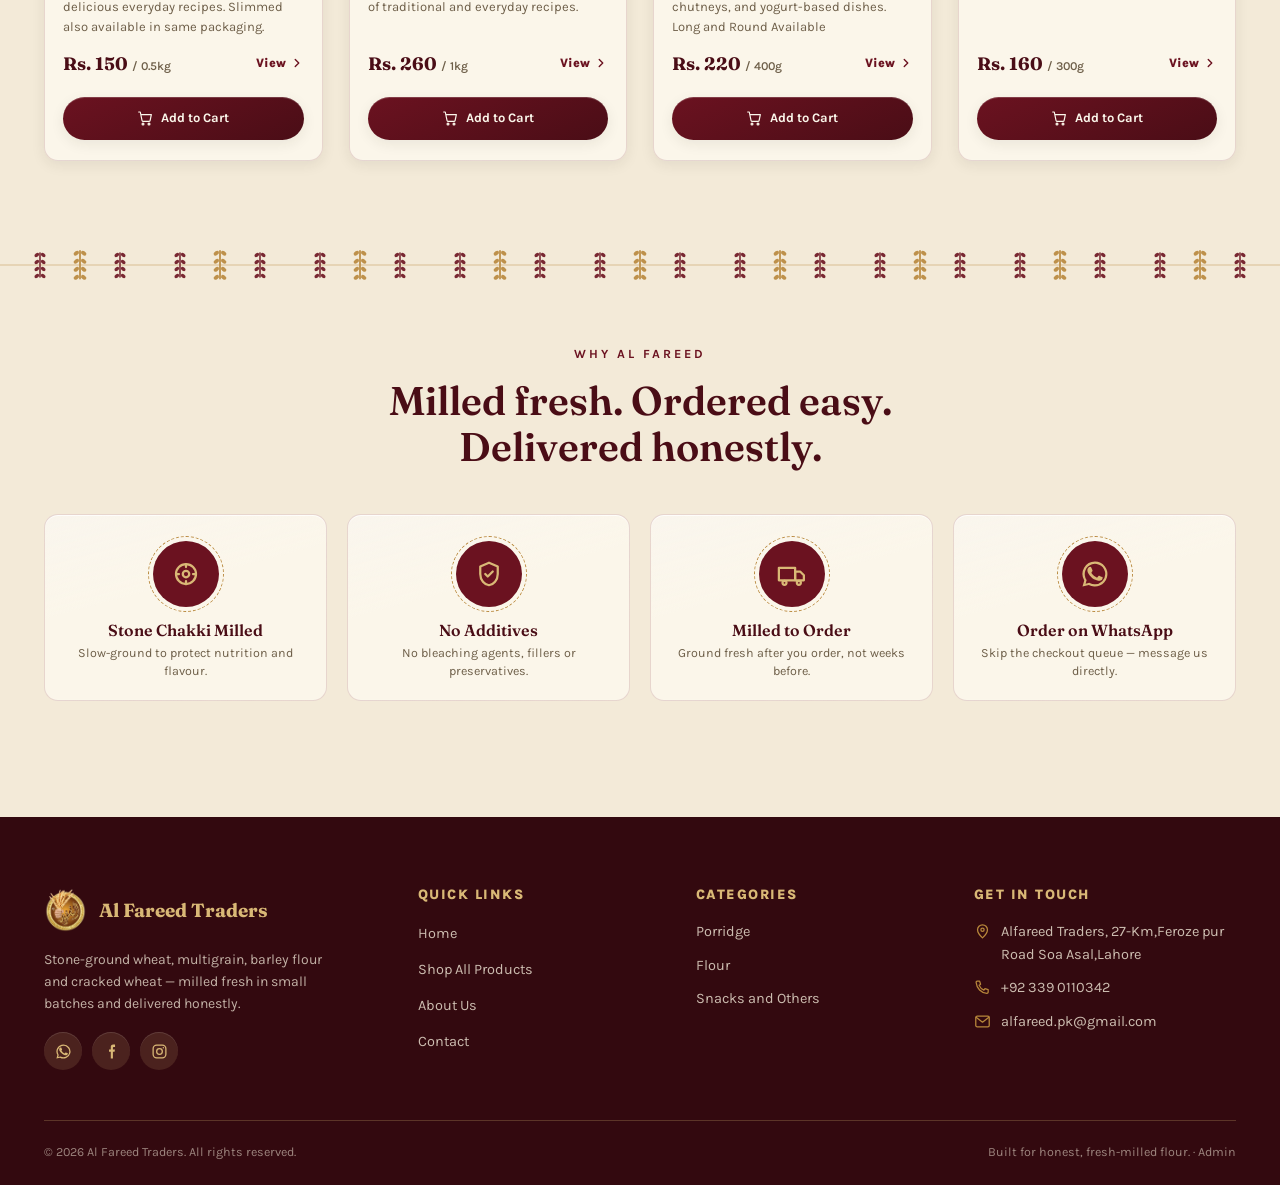
==== commit 3ef115f8: "Add files via upload" ====
--- a/index.html
+++ b/index.html
@@ -251,9 +251,9 @@
       <div class="footer-col">
         <h4>Get in Touch</h4>
         <ul class="footer-contact">
-          <li><svg viewBox="0 0 24 24" fill="none" stroke="currentColor" stroke-width="1.8" stroke-linecap="round" stroke-linejoin="round"><path d="M12 21s-7-6.3-7-11.5A7 7 0 0 1 19 9.5C19 14.7 12 21 12 21z"/><circle cx="12" cy="9.5" r="2.3"/></svg><span>27km lahore kasur road, soa asal, lahore</span></li>
-          <li><svg viewBox="0 0 24 24" fill="none" stroke="currentColor" stroke-width="1.8" stroke-linecap="round" stroke-linejoin="round"><path d="M4.5 3h3.4l1.4 4.5-2 1.5a12 12 0 0 0 6.7 6.7l1.5-2 4.5 1.4v3.4c0 1-.9 1.8-1.9 1.7-8-.6-14.4-7-15-15C2.7 3.9 3.5 3 4.5 3z"/></svg><span>+92 339 0110342</span></li>
-          <li><svg viewBox="0 0 24 24" fill="none" stroke="currentColor" stroke-width="1.8" stroke-linecap="round" stroke-linejoin="round"><rect x="2.5" y="4.5" width="19" height="15" rx="2"/><path d="M3 6l9 7 9-7"/></svg><span>alfareed.pk@gmail.com</span></li>
+          <li><svg viewBox="0 0 24 24" fill="none" stroke="currentColor" stroke-width="1.8" stroke-linecap="round" stroke-linejoin="round"><path d="M12 21s-7-6.3-7-11.5A7 7 0 0 1 19 9.5C19 14.7 12 21 12 21z"/><circle cx="12" cy="9.5" r="2.3"/></svg><span data-field="address">Grain Market Road, Lahore, Pakistan</span></li>
+          <li><svg viewBox="0 0 24 24" fill="none" stroke="currentColor" stroke-width="1.8" stroke-linecap="round" stroke-linejoin="round"><path d="M4.5 3h3.4l1.4 4.5-2 1.5a12 12 0 0 0 6.7 6.7l1.5-2 4.5 1.4v3.4c0 1-.9 1.8-1.9 1.7-8-.6-14.4-7-15-15C2.7 3.9 3.5 3 4.5 3z"/></svg><span data-field="phoneDisplay">+92 300 1234567</span></li>
+          <li><svg viewBox="0 0 24 24" fill="none" stroke="currentColor" stroke-width="1.8" stroke-linecap="round" stroke-linejoin="round"><rect x="2.5" y="4.5" width="19" height="15" rx="2"/><path d="M3 6l9 7 9-7"/></svg><span data-field="email">orders@Al Fareedtraders.com</span></li>
         </ul>
       </div>
     </div>
